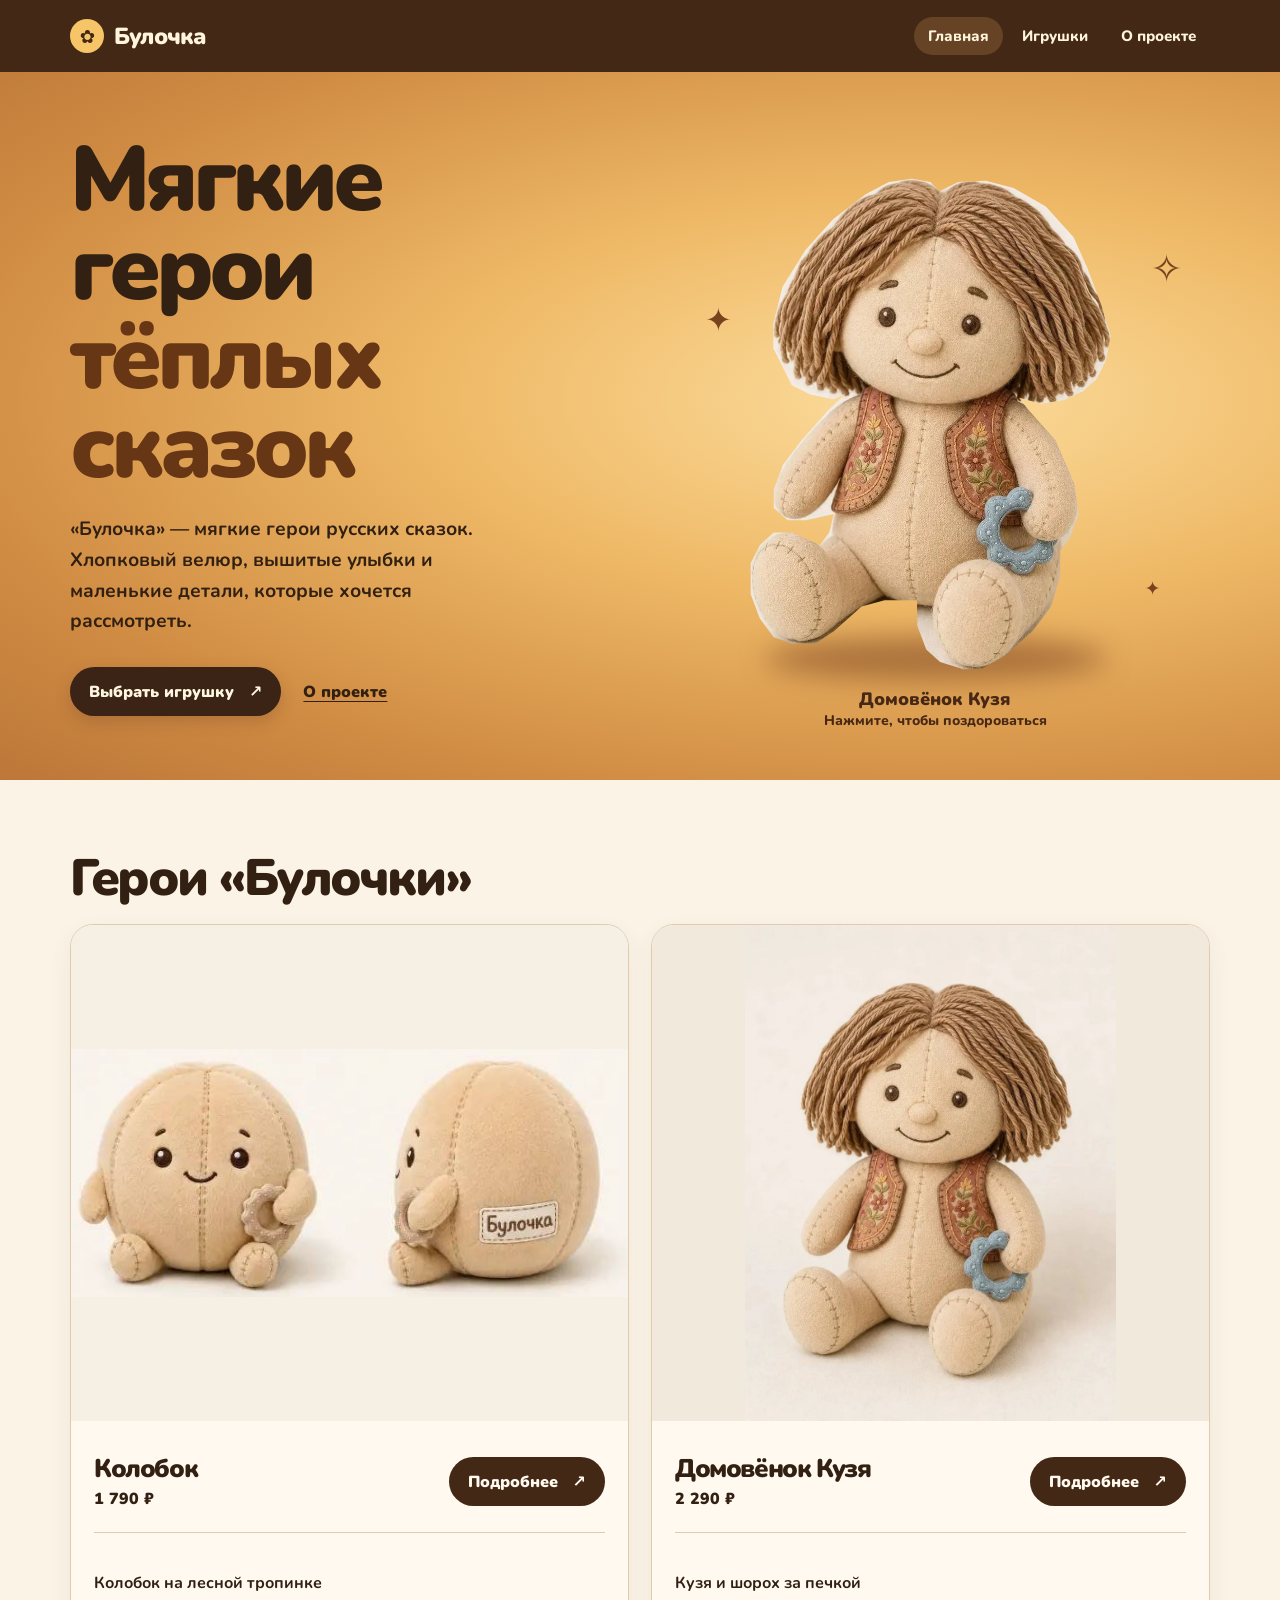
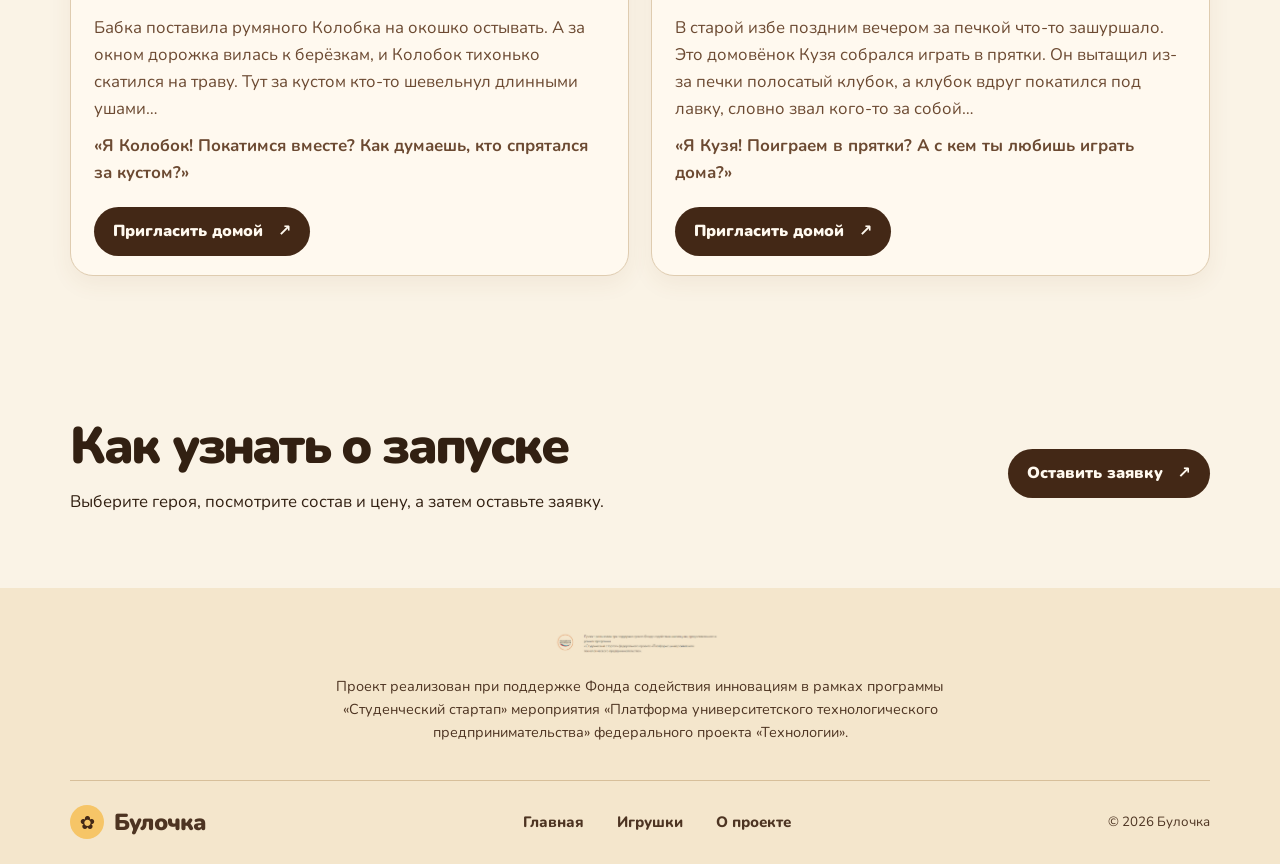
==== index.html @ 4745852c "Save site inquiries to a private Excel-compatible register" ====
<!doctype html>
<html lang="ru"><head><meta charset="utf-8"><meta name="viewport" content="width=device-width, initial-scale=1">
<title>Булочка — мягкие герои тёплых сказок</title><meta name="description" content="Проект мягких текстильных игрушек по мотивам русских сказок.">
<link rel="preconnect" href="https://fonts.googleapis.com"><link rel="preconnect" href="https://fonts.gstatic.com" crossorigin>
<link href="https://fonts.googleapis.com/css2?family=Nunito:wght@400;600;700;800;900;1000&display=swap" rel="stylesheet">
<link rel="stylesheet" href="./css/footage-20261115.css"></head>
<body><a class="skip" href="#main">К содержанию</a><header class="site-header"><div class="wrap header-row">
<a class="brand" href="index.html"><span class="brand-mark" aria-hidden="true">✿</span> Булочка</a>
<nav aria-label="Основная навигация"><a href="index.html" aria-current="page">Главная</a><a href="toys.html">Игрушки</a><a href="about.html">О проекте</a></nav>
</div></header><main id="main"><section class="hero" data-hero>
<div class="wrap hero-grid">
  <div class="hero-copy"><h1>Мягкие герои<br> <em>тёплых сказок</em></h1>
    <p>«Булочка» — мягкие герои русских сказок. Хлопковый велюр, вышитые улыбки и маленькие детали, которые хочется рассмотреть.</p>
    <div class="actions"><a class="button primary" href="#characters">Выбрать игрушку <span aria-hidden="true">↗</span></a><a class="text-link" href="about.html">О проекте</a></div>
  </div>
  <div class="mascot-scene">
    <span class="spark spark-a" aria-hidden="true">✦</span><span class="spark spark-b" aria-hidden="true">✧</span><span class="spark spark-c" aria-hidden="true">✦</span>
    <button class="mascot" type="button" data-mascot aria-label="Поздороваться с Кузей">
      <span class="mascot-shadow"></span>
      <img class="mascot-fallback" src="img/toys/domovenok.jpg" alt="" width="900" height="1200" fetchpriority="high">
      <span class="mascot-body" aria-hidden="true"></span><span class="mascot-head" aria-hidden="true"></span>
    </button>
    <div class="mascot-caption"><strong>Домовёнок Кузя</strong><span>Нажмите, чтобы поздороваться</span></div>
    <p class="greeting" data-greeting aria-live="polite"></p>
  </div>
</div></section>
<section class="section wrap" aria-labelledby="characters">
<div class="section-heading"><h2 id="characters">Герои «Булочки»</h2></div>
<div class="cards">
<article class="product">
  <div class="portrait bun"><img src="img/toys/bulochka.jpg" alt="Мягкая игрушка «Колобок»" width="618" height="275" loading="lazy"></div>
  <div class="product-copy">
    <div class="offer-row">
      <div><h3>Колобок</h3><span class="card-price">1 790 ₽</span></div>
      <a class="button dark request-link" href="toys.html#bulochka" aria-label="Подробнее об игрушке «Колобок»">Подробнее <span aria-hidden="true">↗</span></a>
    </div>
    <div class="specs"><h4>Колобок на лесной тропинке</h4>
      <p>Бабка поставила румяного Колобка на окошко остывать. А за окном дорожка вилась к берёзкам, и Колобок тихонько скатился на траву. Тут за кустом кто-то шевельнул длинными ушами…</p>
      <p><strong>«Я Колобок! Покатимся вместе? Как думаешь, кто спрятался за кустом?»</strong></p>
      <a class="button dark" href="toys.html?toy=bulochka#request">Пригласить домой <span aria-hidden="true">↗</span></a>
    </div>
  </div>
</article>
<article class="product">
  <div class="portrait house"><img src="img/toys/domovenok.jpg" alt="Мягкая игрушка «Домовёнок Кузя»" width="900" height="1200" loading="lazy"></div>
  <div class="product-copy">
    <div class="offer-row">
      <div><h3>Домовёнок Кузя</h3><span class="card-price">2 290 ₽</span></div>
      <a class="button dark request-link" href="toys.html#domovenok" aria-label="Подробнее об игрушке «Домовёнок Кузя»">Подробнее <span aria-hidden="true">↗</span></a>
    </div>
    <div class="specs"><h4>Кузя и шорох за печкой</h4>
      <p>В старой избе поздним вечером за печкой что-то зашуршало. Это домовёнок Кузя собрался играть в прятки. Он вытащил из-за печки полосатый клубок, а клубок вдруг покатился под лавку, словно звал кого-то за собой…</p>
      <p><strong>«Я Кузя! Поиграем в прятки? А с кем ты любишь играть дома?»</strong></p>
      <a class="button dark" href="toys.html?toy=domovenok#request">Пригласить домой <span aria-hidden="true">↗</span></a>
    </div>
  </div>
</article>
</div></section><section class="wrap section home-order"><div><h2>Как узнать о запуске</h2><p>Выберите героя, посмотрите состав и цену, а затем оставьте заявку.</p></div><a class="button dark" href="toys.html#request">Оставить заявку <span aria-hidden="true">↗</span></a></section></main><footer class="footer"><div class="wrap">
<div class="grant"><img src="[data-uri]" alt="Фонд содействия инновациям" width="174" loading="lazy"><p>Проект реализован при поддержке Фонда содействия инновациям в рамках программы «Студенческий стартап» мероприятия «Платформа университетского технологического предпринимательства» федерального проекта «Технологии».</p></div>
<div class="footer-bottom"><a class="brand" href="index.html"><span class="brand-mark" aria-hidden="true">✿</span> Булочка</a><nav aria-label="Навигация внизу"><a href="index.html">Главная</a><a href="toys.html">Игрушки</a><a href="about.html">О проекте</a></nav><small>© 2026 Булочка</small></div></div></footer><script src="./js/site-inquiries-20261115.js" defer></script>
</body></html>
---- css/footage-20261115.css ----
:root {
  color-scheme: light;
  --ink: #322012;
  --muted: #6c4a32;
  --paper: #faf3e6;
  --cream: #fff9ef;
  --gold: #f6c567;
  --line: #dfccb0;
  font-family: Nunito, system-ui, sans-serif;
  color: var(--ink);
  background: var(--paper);
  font-synthesis: none;
}
*, *::before, *::after { box-sizing: border-box; }
body { margin: 0; }
img { max-width: 100%; display: block; }
a { color: inherit; }
button { font: inherit; color: inherit; }
:focus-visible { outline: 3px solid #834014; outline-offset: 5px; }
.wrap { width: min(1140px, calc(100% - 64px)); margin-inline: auto; }
.skip { position: fixed; z-index: 10; left: 1rem; top: 1rem; padding: 12px; background: var(--cream); transform: translateY(-200%); }
.skip:focus { transform: none; }
.site-header { background: #432816; color: #fff4dc; }
.site-header :focus-visible { outline-color: var(--gold); }
.header-row, .footer-bottom { display: flex; align-items: center; justify-content: space-between; gap: 24px; }
.header-row { min-height: 72px; }
.brand { display: inline-flex; align-items: center; gap: 10px; text-decoration: none; font-weight: 1000; font-size: 1.45rem; white-space: nowrap; letter-spacing: -.035em; }
.brand-mark { display: inline-grid; place-items: center; width: 34px; height: 34px; background: var(--gold); border-radius: 50%; color: #432816; font-size: 1.15rem; }
nav { display: flex; align-items: center; flex-wrap: wrap; gap: 5px; }
nav a { padding: 9px 14px; border-radius: 999px; text-decoration: none; font-size: .94rem; font-weight: 800; }
.site-header nav a:hover, .site-header nav a[aria-current=page] { background: #664325; }
.hero {
  background: radial-gradient(ellipse at 72% 46%, #fcdd9e 0%, #efba68 36%, #d08c43 75%, #bc7739 100%);
  overflow: hidden;
}
.hero-grid { display: grid; grid-template-columns: 1.04fr 1fr; align-items: center; gap: 20px; min-height: min(650px, 76vw); }
.hero-copy { position: relative; z-index: 2; padding-block: 64px; }
h1, h2, h3, p { margin-top: 0; }
h1, h2, h3 { font-weight: 1000; letter-spacing: -.055em; }
h1 { margin-bottom: 22px; font-size: clamp(3.25rem, 7.1vw, 6.15rem); line-height: .98; }
h1 em { font-style: normal; color: #673615; }
h2 { margin-bottom: 16px; font-size: clamp(2rem, 4vw, 3.3rem); line-height: 1.05; }
h3 { margin: 0; font-size: 1.6rem; line-height: 1.15; }
p { font-size: 1.05rem; line-height: 1.6; }
.hero-copy p, .subhero p { max-width: 37ch; font-weight: 700; font-size: clamp(1.05rem, 2vw, 1.2rem); }
.actions { display: flex; flex-wrap: wrap; align-items: center; gap: 16px 22px; margin-top: 30px; }
.button { display: inline-flex; gap: 15px; align-items: center; justify-content: center; min-height: 49px; padding: 12px 19px; border-radius: 999px; text-decoration: none; font-weight: 900; }
.primary { background: #3b2315; color: #fff6df; box-shadow: 0 6px 15px #683b2b40; }
.primary:hover, .dark:hover { background: #60371d; }
.dark { margin-top: 10px; background: #432816; color: var(--cream); }
.text-link { font-weight: 900; text-underline-offset: .24em; text-decoration-thickness: .09em; }
.text-link:hover { text-decoration-thickness: .15em; }
.mascot-scene { position: relative; display: grid; place-items: center; min-width: 0; isolation: isolate; padding: 34px 0 55px; }
.mascot { position: relative; width: min(100%, 462px); aspect-ratio: 3/4; padding: 0; border: 0; background: transparent; cursor: pointer; -webkit-tap-highlight-color: transparent; }
.mascot-fallback { width: 100%; height: 100%; object-fit: cover; border-radius: 45% 45% 22% 22%; }
.mascot-body, .mascot-head { display: none; }
.mascot-shadow { position: absolute; left: 13%; right: 13%; bottom: 7%; height: 7%; border-radius: 50%; filter: blur(14px); background: #6e371b80; }
@supports (clip-path: polygon(0 0, 100% 0, 0 100%)) {
  .mascot-fallback { opacity: 0; }
  .mascot-body, .mascot-head { display: block; position: absolute; inset: 0; background: url("../img/toys/domovenok.jpg") center / 100% 100% no-repeat; pointer-events: none; }
  .mascot-body {
    clip-path: polygon(34% 44%, 65% 44%, 70% 49%, 76% 54%, 80% 61%, 81% 66%, 79% 70%, 77% 72%, 77% 76%, 75% 81%, 71% 85%, 65% 89%, 60% 91.1%, 56% 91.2%, 51% 90%, 48% 88%, 46% 84%, 46% 80%, 39% 80%, 34% 81%, 28% 85%, 24% 87%, 19% 87%, 15% 86%, 12% 83%, 10% 79%, 10% 74%, 12% 71%, 15% 69%, 19% 69%, 25% 71%, 27% 69%, 28% 66%, 22% 67%, 18% 67%, 15% 65%, 15% 62%, 17% 58%, 21% 54%, 27% 49%);
  }
  .mascot-head {
    clip-path: polygon(15% 35%, 17% 29%, 22% 23%, 28% 18%, 35% 14%, 40% 12%, 45% 11.5%, 49% 12%, 51% 13.5%, 55% 12%, 61% 11.8%, 67% 13%, 74% 16%, 80% 21%, 83% 26%, 86% 32%, 88% 37%, 87% 41%, 85% 44%, 82% 46%, 78% 47.4%, 73% 48%, 68% 47%, 65% 46%, 60% 47.5%, 55% 48.5%, 48% 48.8%, 42% 48.2%, 36% 47%, 32% 46%, 28% 47.3%, 23% 46.5%, 19% 45%, 17% 42%, 15% 39%);
    transform-origin: 50% 46%;
    transform: perspective(720px) translate(var(--x, 0px), var(--y, 0px)) rotateY(var(--yaw, 0deg)) rotateX(var(--pitch, 0deg)) rotate(var(--tilt, 0deg));
    transition: transform 175ms ease-out;
  }
  .mascot.is-greeting .mascot-head { animation: nod 600ms ease-in-out; }
}
@keyframes nod {
  0%, 100% { transform: none; }
  30% { transform: translateY(10px) rotate(5deg) scaleY(.97); }
  65% { transform: translateY(-4px) rotate(-3deg); }
}
.spark { position: absolute; pointer-events: none; color: #78421f; }
.spark-a { left: 8%; top: 32%; font-size: 2rem; }
.spark-b { right: 5%; top: 24%; font-size: 2.4rem; }
.spark-c { right: 9%; bottom: 25%; font-size: 1.2rem; }
.mascot-caption { position: absolute; bottom: 49px; left: 50%; width: max-content; max-width: 100%; transform: translateX(-50%); text-align: center; color: #472814; }
.mascot-caption strong, .mascot-caption span { display: block; }
.mascot-caption strong { font-size: 1.12rem; font-weight: 1000; }
.mascot-caption span { font-weight: 800; font-size: .87rem; }
.greeting { position: absolute; z-index: 3; bottom: 52%; right: 1%; max-width: calc(100% - 16px); pointer-events: none; margin: 0; background: var(--cream); border-radius: 20px 20px 20px 5px; padding: 8px 15px; font-size: .94rem; font-weight: 900; box-shadow: 0 4px 20px #6a3d2726; }
.greeting:empty { display: none; }
.section { padding-block: 72px; }
.section-heading { display: flex; justify-content: space-between; gap: 12px 20px; flex-wrap: wrap; align-items: baseline; margin-bottom: 18px; }
.section-heading h2 { margin-bottom: 0; }
.cards, .product-grid { display: grid; grid-template-columns: repeat(2,minmax(0,1fr)); gap: 22px; }
.character-card, .product { display: block; text-decoration: none; overflow: hidden; border: 1px solid var(--line); background: var(--cream); border-radius: 23px; box-shadow: 0 8px 22px #81582912; }
.character-card { transition: transform 180ms, box-shadow 180ms; }
.character-card:hover { transform: translateY(-5px); box-shadow: 0 14px 24px #81582925; }
.portrait { overflow: hidden; aspect-ratio: 16/9; background: #eee0c8; }
.portrait img { width: 100%; height: 100%; object-fit: cover; }
.portrait.bun img { object-fit: contain; background: #f5efe4; }
.portrait.house img { object-fit: contain; background: #f2e9dd; }
.card-copy, .product-copy { padding: 19px 23px; }
.card-copy { display: flex; justify-content: space-between; align-items: center; gap: 12px; }
.card-arrow { display: grid; place-items: center; width: 37px; aspect-ratio: 1; border-radius: 50%; background: #efd5a5; font-weight: 1000; }
.story { background: #f0dfc0; padding-block: 62px; }
.story-grid { display: grid; grid-template-columns: 1fr 1fr; gap: 34px 55px; align-items: start; }
.story-grid p { color: var(--muted); }
.accordion details { border-bottom: 1px solid #bca27e; }
.accordion summary { padding: 15px 0; cursor: pointer; font-weight: 900; font-size: 1.06rem; }
.accordion p { margin-bottom: 15px; }
.subhero { padding-block: 62px; background: radial-gradient(ellipse at 75% 20%, #ffe3a6, #eab469); }
.subhero h1 { font-size: clamp(3rem, 7vw, 5.6rem); }
.subhero p { margin-bottom: 0; }
.product { scroll-margin: 20px; }
.product .portrait { aspect-ratio: 618/550; }
.product-copy p { margin-bottom: 10px; color: var(--muted); }
.gallery { background: #f5efe4 url("../img/toys/bulochka.jpg") left center / 200% auto no-repeat; transition: background-position 240ms; }
.gallery[data-view=side] { background-position: right center; }
.view-controls { display: flex; flex-wrap: wrap; gap: 7px; margin-bottom: 16px; }
.view-controls button { min-height: 42px; padding: 5px 14px; border: 1px solid #bc9f77; border-radius: 999px; background: transparent; font-weight: 800; cursor: pointer; }
.view-controls [aria-pressed=true] { background: #432816; border-color: #432816; color: var(--cream); }
.footer { background: #f4e6cc; color: #4d3422; }
.grant { display: grid; justify-items: center; text-align: center; gap: 15px; padding: 40px 0 35px; }
.grant img { width: min(174px, 65vw); height: auto; background: transparent; mix-blend-mode: multiply; }
.grant p { max-width: 73ch; margin: 0; font-size: .9rem; }
.footer-bottom { min-height: 84px; padding-block: 14px; border-top: 1px solid #d7bf9a; }
.footer nav a:hover { background: #ead4ac; }
@media (max-width: 760px) {
  .wrap { width: calc(100% - 36px); }
  .hero-grid, .story-grid { grid-template-columns: 1fr; }
  .hero-grid { gap: 0; }
  .hero-copy { padding: 46px 0 0; }
  .mascot-scene { padding: 0 0 37px; }
  .mascot { width: min(100%, 340px); }
  .mascot-caption { bottom: 24px; }
  .section, .story, .subhero { padding-block: 46px; }
}
@media (max-width: 480px) {
  .header-row { gap: 6px; flex-wrap: wrap; padding-block: 12px; }
  .brand { font-size: 1.24rem; }
  nav a { padding: 8px; font-size: .85rem; }
  .cards, .product-grid { grid-template-columns: 1fr; }
  .footer-bottom { flex-wrap: wrap; gap: 10px; }
}
@media (prefers-reduced-motion: reduce) {
  *, *::before, *::after { animation-duration: 0s !important; transition-duration: 0s !important; }
}

.product-heading, .offer-row { display: flex; align-items: center; justify-content: space-between; gap: 12px; flex-wrap: wrap; }
.product-heading h2 { margin-bottom: 0; }
.age-label { display: inline-grid; place-items: center; min-width: 45px; height: 38px; border-radius: 999px; background: #f1d69e; font-weight: 1000; }
.offer-row { margin: 14px 0 18px; }
.price, .card-price { display: block; font-weight: 1000; }
.price { font-size: 1.65rem; line-height: 1.1; }
.card-price { margin-top: 5px; }
.price-note, .small-note, .optional, .card-price small { color: var(--muted); font-size: .85rem; }
.card-price small { font-weight: 700; }
.request-link { margin: 0; }
.specs { margin-top: 22px; padding-top: 18px; border-top: 1px solid var(--line); }
.specs h3 { font-size: 1.21rem; letter-spacing: -.03em; }
.specs dl { margin: 8px 0 12px; }
.specs dl div { display: grid; grid-template-columns: minmax(78px, 32%) 1fr; gap: 8px; padding: 8px 0; border-bottom: 1px solid var(--line); }
.specs dt { font-weight: 900; }
.specs dd { margin: 0; }
.order-guide { background: #f1e2c7; }
.steps { display: grid; grid-template-columns: repeat(3,minmax(0,1fr)); gap: 19px; margin: 24px 0 0; padding: 0; list-style: none; }
.steps li { padding: 20px; background: var(--cream); border: 1px solid var(--line); border-radius: 19px; }
.steps strong { display: block; margin-bottom: 6px; font-size: 1.16rem; font-weight: 1000; }
.steps p { margin: 0; color: var(--muted); }
.request-section, .home-order { scroll-margin: 24px; }
.request-form { padding: 21px; background: var(--cream); border: 1px solid var(--line); border-radius: 21px; }
.request-form label { display: block; margin-bottom: 13px; font-weight: 900; }
.request-form input, .request-form select, .request-form textarea { display: block; width: 100%; margin-top: 5px; border: 1px solid #b99873; border-radius: 10px; background: #fffaf0; color: var(--ink); padding: 9px 11px; font: inherit; font-weight: 700; }
.request-form textarea { resize: vertical; }
.request-form button { border: 0; cursor: pointer; margin: 0 0 9px; }
.request-form .small-note, .request-status { margin: 0; }
.request-status:not(:empty) { margin-top: 8px; }
.home-order { display: flex; align-items: center; justify-content: space-between; gap: 16px 30px; flex-wrap: wrap; }
.home-order p { margin-bottom: 0; }
@media(max-width: 650px) { .steps { grid-template-columns: 1fr; gap: 10px; } }

.toy-scale { display:flex; align-items:baseline; flex-wrap:wrap; gap:6px 12px; margin: 0 0 13px; }
.toy-scale strong { font-size: 1.16rem; font-weight: 1000; }
.toy-scale span { color: var(--muted); font-size: .86rem; }
.toy-footage { margin: 0 0 18px; border: 1px solid var(--line); border-radius: 17px; background: #f6ead4; overflow: hidden; }
.toy-footage summary { min-height: 55px; padding: 9px 12px; display: flex; align-items: center; gap: 10px; cursor:pointer; list-style:none; font-weight: 900; }
.toy-footage summary::-webkit-details-marker { display: none; }
.toy-footage summary:focus-visible { outline-offset: -4px; border-radius: 16px; }
.footage-play { display:grid; place-items:center; flex: 0 0 31px; height:31px; border-radius: 50%; background:#432816; color:var(--cream); font-size:.73rem; }
.footage-chevron { margin-inline-start:auto; font-size:1.25rem; line-height:1; }
.toy-footage[open] .footage-chevron { transform:rotate(180deg); }
.footage-body { display:grid; grid-template-columns:minmax(0,1fr) minmax(0,1fr); align-items:start; gap:10px; padding:0 10px 12px; }
.footage-body video { display:block; width:100%; aspect-ratio:9/16; object-fit:contain; background:#38281c; border-radius:12px; }
.footage-details { display:grid; gap:10px; }
.footage-details figure { margin:0; }
.footage-details img { width:100%; aspect-ratio:4/3; object-fit:cover; border-radius: 10px; }
.footage-details figcaption { margin-top:4px; color:var(--muted); font-size:.85rem; font-weight:800; line-height:1.25; }
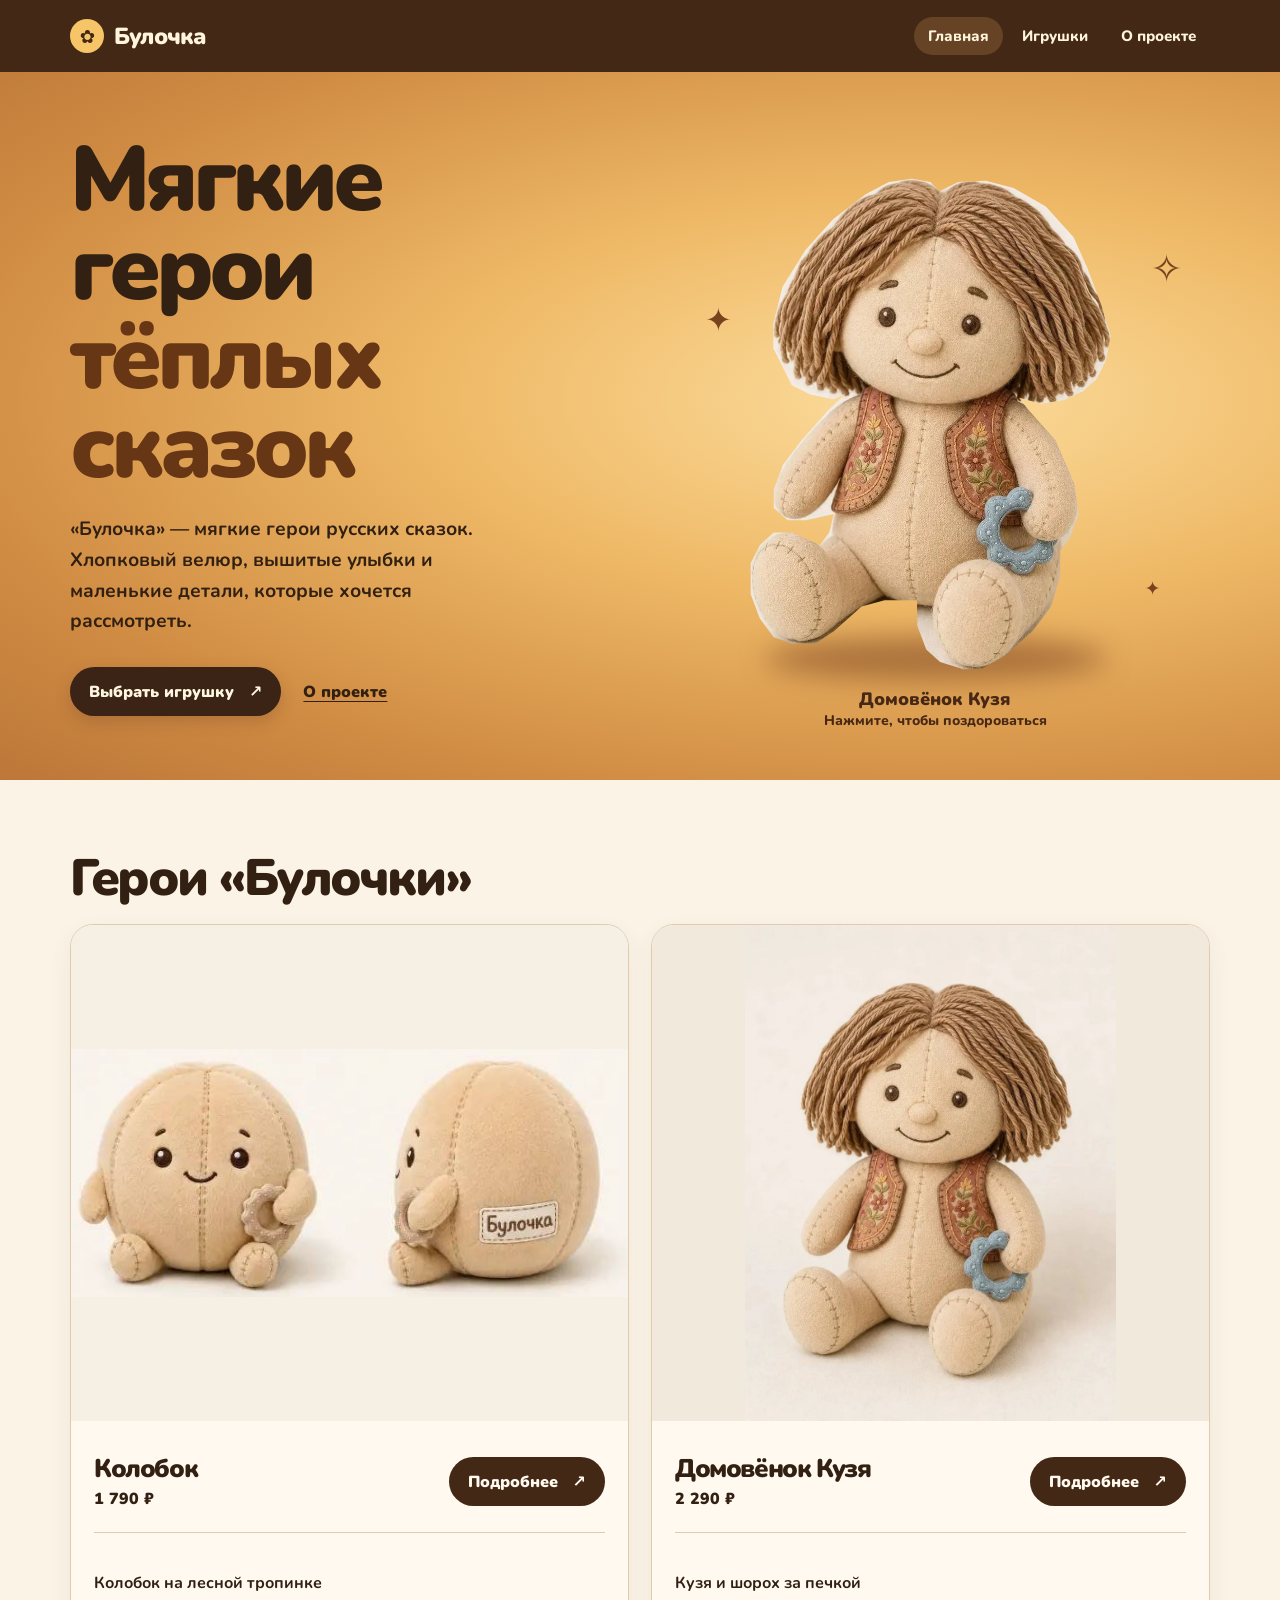
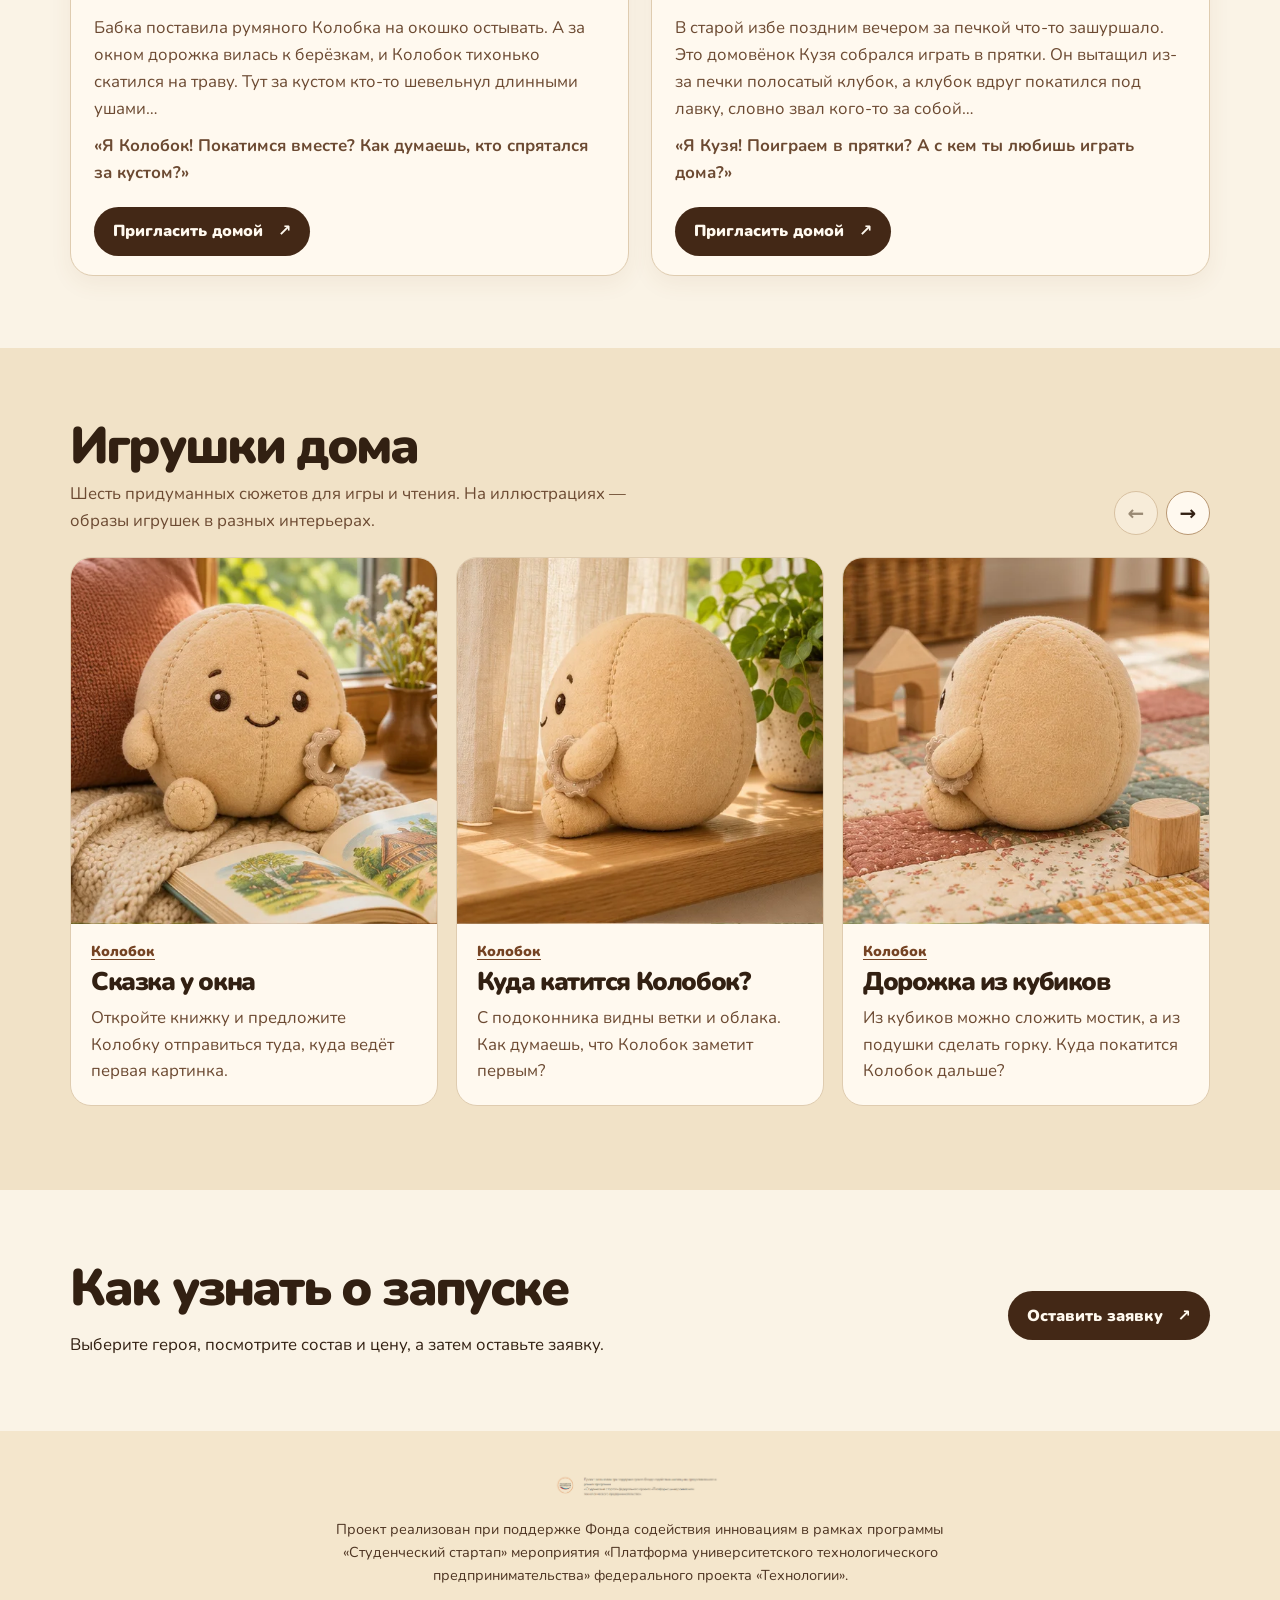
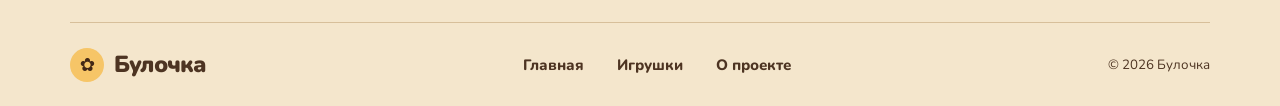
==== commit bfc0a3de: "Add an illustrated six-scene carousel after the toy cards" ====
--- a/index.html
+++ b/index.html
@@ -3,7 +3,7 @@
 <title>Булочка — мягкие герои тёплых сказок</title><meta name="description" content="Проект мягких текстильных игрушек по мотивам русских сказок.">
 <link rel="preconnect" href="https://fonts.googleapis.com"><link rel="preconnect" href="https://fonts.gstatic.com" crossorigin>
 <link href="https://fonts.googleapis.com/css2?family=Nunito:wght@400;600;700;800;900;1000&display=swap" rel="stylesheet">
-<link rel="stylesheet" href="./css/footage-20261115.css"></head>
+<link rel="stylesheet" href="./css/home-scenes-20261115.css"></head>
 <body><a class="skip" href="#main">К содержанию</a><header class="site-header"><div class="wrap header-row">
 <a class="brand" href="index.html"><span class="brand-mark" aria-hidden="true">✿</span> Булочка</a>
 <nav aria-label="Основная навигация"><a href="index.html" aria-current="page">Главная</a><a href="toys.html">Игрушки</a><a href="about.html">О проекте</a></nav>
@@ -55,7 +55,40 @@
     </div>
   </div>
 </article>
+</div></section><section class="scene-section" aria-labelledby="home-scenes"><div class="wrap section" data-scenes>
+  <div class="scene-heading"><div><h2 id="home-scenes">Игрушки дома</h2><p>Шесть придуманных сюжетов для игры и чтения. На иллюстрациях — образы игрушек в разных интерьерах.</p></div>
+    <div class="scene-controls" aria-label="Листать сюжеты">
+      <button type="button" data-scenes-prev aria-controls="home-scene-list" aria-label="Предыдущий сюжет">←</button>
+      <button type="button" data-scenes-next aria-controls="home-scene-list" aria-label="Следующий сюжет">→</button>
+    </div>
+  </div>
+  <ul class="scene-list" id="home-scene-list" tabindex="0" aria-label="Примеры игр с Колобком и Кузей">
+  <li class="scene-card">
+  <div class="scene-photo scene-photo-1"><img src="./img/toys/home-scenes.webp" alt="Колобок рядом с раскрытой книгой у окна" loading="lazy" decoding="async" width="1536" height="1024"></div>
+  <div class="scene-copy"><a class="scene-toy" href="toys.html#bulochka">Колобок</a><h3>Сказка у окна</h3><p>Откройте книжку и предложите Колобку отправиться туда, куда ведёт первая картинка.</p></div>
+</li>
+<li class="scene-card">
+  <div class="scene-photo scene-photo-2"><img src="./img/toys/home-scenes.webp" alt="Колобок сбоку на деревянном подоконнике" loading="lazy" decoding="async" width="1536" height="1024"></div>
+  <div class="scene-copy"><a class="scene-toy" href="toys.html#bulochka">Колобок</a><h3>Куда катится Колобок?</h3><p>С подоконника видны ветки и облака. Как думаешь, что Колобок заметит первым?</p></div>
+</li>
+<li class="scene-card">
+  <div class="scene-photo scene-photo-3"><img src="./img/toys/home-scenes.webp" alt="Колобок на лоскутном коврике рядом с кубиками" loading="lazy" decoding="async" width="1536" height="1024"></div>
+  <div class="scene-copy"><a class="scene-toy" href="toys.html#bulochka">Колобок</a><h3>Дорожка из кубиков</h3><p>Из кубиков можно сложить мостик, а из подушки сделать горку. Куда покатится Колобок дальше?</p></div>
+</li>
+<li class="scene-card">
+  <div class="scene-photo scene-photo-4"><img src="./img/toys/home-scenes.webp" alt="Кузя на плетёном ковре рядом с книгой" loading="lazy" decoding="async" width="1536" height="1024"></div>
+  <div class="scene-copy"><a class="scene-toy" href="toys.html#domovenok">Домовёнок Кузя</a><h3>Кузя слушает сказку</h3><p>Кузя устроился рядом с книжкой. Закончив читать, придумайте вместе ещё одну страничку.</p></div>
+</li>
+<li class="scene-card">
+  <div class="scene-photo scene-photo-5"><img src="./img/toys/home-scenes.webp" alt="Кузя сбоку на деревянной полке рядом с игрушками" loading="lazy" decoding="async" width="1536" height="1024"></div>
+  <div class="scene-copy"><a class="scene-toy" href="toys.html#domovenok">Домовёнок Кузя</a><h3>Прятки на полке</h3><p>Кузя выглядывает с полки. Можно загадать подсказку и предложить найти его по цвету жилета.</p></div>
+</li>
+<li class="scene-card">
+  <div class="scene-photo scene-photo-6"><img src="./img/toys/home-scenes.webp" alt="Детские руки держат Кузю в светлой комнате" loading="lazy" decoding="async" width="1536" height="1024"></div>
+  <div class="scene-copy"><a class="scene-toy" href="toys.html#domovenok">Домовёнок Кузя</a><h3>Знакомство с Кузей</h3><p>Рассмотрите героя вместе. Какого цвета его колечко и что вышито на жилете?</p></div>
+</li>
+  </ul>
 </div></section><section class="wrap section home-order"><div><h2>Как узнать о запуске</h2><p>Выберите героя, посмотрите состав и цену, а затем оставьте заявку.</p></div><a class="button dark" href="toys.html#request">Оставить заявку <span aria-hidden="true">↗</span></a></section></main><footer class="footer"><div class="wrap">
 <div class="grant"><img src="[data-uri]" alt="Фонд содействия инновациям" width="174" loading="lazy"><p>Проект реализован при поддержке Фонда содействия инновациям в рамках программы «Студенческий стартап» мероприятия «Платформа университетского технологического предпринимательства» федерального проекта «Технологии».</p></div>
-<div class="footer-bottom"><a class="brand" href="index.html"><span class="brand-mark" aria-hidden="true">✿</span> Булочка</a><nav aria-label="Навигация внизу"><a href="index.html">Главная</a><a href="toys.html">Игрушки</a><a href="about.html">О проекте</a></nav><small>© 2026 Булочка</small></div></div></footer><script src="./js/site-inquiries-20261115.js" defer></script>
+<div class="footer-bottom"><a class="brand" href="index.html"><span class="brand-mark" aria-hidden="true">✿</span> Булочка</a><nav aria-label="Навигация внизу"><a href="index.html">Главная</a><a href="toys.html">Игрушки</a><a href="about.html">О проекте</a></nav><small>© 2026 Булочка</small></div></div></footer><script src="./js/home-scenes-20261115.js" defer></script>
 </body></html>
--- a/css/home-scenes-20261115.css
+++ b/css/home-scenes-20261115.css
@@ -0,0 +1,215 @@
+:root {
+  color-scheme: light;
+  --ink: #322012;
+  --muted: #6c4a32;
+  --paper: #faf3e6;
+  --cream: #fff9ef;
+  --gold: #f6c567;
+  --line: #dfccb0;
+  font-family: Nunito, system-ui, sans-serif;
+  color: var(--ink);
+  background: var(--paper);
+  font-synthesis: none;
+}
+*, *::before, *::after { box-sizing: border-box; }
+body { margin: 0; }
+img { max-width: 100%; display: block; }
+a { color: inherit; }
+button { font: inherit; color: inherit; }
+:focus-visible { outline: 3px solid #834014; outline-offset: 5px; }
+.wrap { width: min(1140px, calc(100% - 64px)); margin-inline: auto; }
+.skip { position: fixed; z-index: 10; left: 1rem; top: 1rem; padding: 12px; background: var(--cream); transform: translateY(-200%); }
+.skip:focus { transform: none; }
+.site-header { background: #432816; color: #fff4dc; }
+.site-header :focus-visible { outline-color: var(--gold); }
+.header-row, .footer-bottom { display: flex; align-items: center; justify-content: space-between; gap: 24px; }
+.header-row { min-height: 72px; }
+.brand { display: inline-flex; align-items: center; gap: 10px; text-decoration: none; font-weight: 1000; font-size: 1.45rem; white-space: nowrap; letter-spacing: -.035em; }
+.brand-mark { display: inline-grid; place-items: center; width: 34px; height: 34px; background: var(--gold); border-radius: 50%; color: #432816; font-size: 1.15rem; }
+nav { display: flex; align-items: center; flex-wrap: wrap; gap: 5px; }
+nav a { padding: 9px 14px; border-radius: 999px; text-decoration: none; font-size: .94rem; font-weight: 800; }
+.site-header nav a:hover, .site-header nav a[aria-current=page] { background: #664325; }
+.hero {
+  background: radial-gradient(ellipse at 72% 46%, #fcdd9e 0%, #efba68 36%, #d08c43 75%, #bc7739 100%);
+  overflow: hidden;
+}
+.hero-grid { display: grid; grid-template-columns: 1.04fr 1fr; align-items: center; gap: 20px; min-height: min(650px, 76vw); }
+.hero-copy { position: relative; z-index: 2; padding-block: 64px; }
+h1, h2, h3, p { margin-top: 0; }
+h1, h2, h3 { font-weight: 1000; letter-spacing: -.055em; }
+h1 { margin-bottom: 22px; font-size: clamp(3.25rem, 7.1vw, 6.15rem); line-height: .98; }
+h1 em { font-style: normal; color: #673615; }
+h2 { margin-bottom: 16px; font-size: clamp(2rem, 4vw, 3.3rem); line-height: 1.05; }
+h3 { margin: 0; font-size: 1.6rem; line-height: 1.15; }
+p { font-size: 1.05rem; line-height: 1.6; }
+.hero-copy p, .subhero p { max-width: 37ch; font-weight: 700; font-size: clamp(1.05rem, 2vw, 1.2rem); }
+.actions { display: flex; flex-wrap: wrap; align-items: center; gap: 16px 22px; margin-top: 30px; }
+.button { display: inline-flex; gap: 15px; align-items: center; justify-content: center; min-height: 49px; padding: 12px 19px; border-radius: 999px; text-decoration: none; font-weight: 900; }
+.primary { background: #3b2315; color: #fff6df; box-shadow: 0 6px 15px #683b2b40; }
+.primary:hover, .dark:hover { background: #60371d; }
+.dark { margin-top: 10px; background: #432816; color: var(--cream); }
+.text-link { font-weight: 900; text-underline-offset: .24em; text-decoration-thickness: .09em; }
+.text-link:hover { text-decoration-thickness: .15em; }
+.mascot-scene { position: relative; display: grid; place-items: center; min-width: 0; isolation: isolate; padding: 34px 0 55px; }
+.mascot { position: relative; width: min(100%, 462px); aspect-ratio: 3/4; padding: 0; border: 0; background: transparent; cursor: pointer; -webkit-tap-highlight-color: transparent; }
+.mascot-fallback { width: 100%; height: 100%; object-fit: cover; border-radius: 45% 45% 22% 22%; }
+.mascot-body, .mascot-head { display: none; }
+.mascot-shadow { position: absolute; left: 13%; right: 13%; bottom: 7%; height: 7%; border-radius: 50%; filter: blur(14px); background: #6e371b80; }
+@supports (clip-path: polygon(0 0, 100% 0, 0 100%)) {
+  .mascot-fallback { opacity: 0; }
+  .mascot-body, .mascot-head { display: block; position: absolute; inset: 0; background: url("../img/toys/domovenok.jpg") center / 100% 100% no-repeat; pointer-events: none; }
+  .mascot-body {
+    clip-path: polygon(34% 44%, 65% 44%, 70% 49%, 76% 54%, 80% 61%, 81% 66%, 79% 70%, 77% 72%, 77% 76%, 75% 81%, 71% 85%, 65% 89%, 60% 91.1%, 56% 91.2%, 51% 90%, 48% 88%, 46% 84%, 46% 80%, 39% 80%, 34% 81%, 28% 85%, 24% 87%, 19% 87%, 15% 86%, 12% 83%, 10% 79%, 10% 74%, 12% 71%, 15% 69%, 19% 69%, 25% 71%, 27% 69%, 28% 66%, 22% 67%, 18% 67%, 15% 65%, 15% 62%, 17% 58%, 21% 54%, 27% 49%);
+  }
+  .mascot-head {
+    clip-path: polygon(15% 35%, 17% 29%, 22% 23%, 28% 18%, 35% 14%, 40% 12%, 45% 11.5%, 49% 12%, 51% 13.5%, 55% 12%, 61% 11.8%, 67% 13%, 74% 16%, 80% 21%, 83% 26%, 86% 32%, 88% 37%, 87% 41%, 85% 44%, 82% 46%, 78% 47.4%, 73% 48%, 68% 47%, 65% 46%, 60% 47.5%, 55% 48.5%, 48% 48.8%, 42% 48.2%, 36% 47%, 32% 46%, 28% 47.3%, 23% 46.5%, 19% 45%, 17% 42%, 15% 39%);
+    transform-origin: 50% 46%;
+    transform: perspective(720px) translate(var(--x, 0px), var(--y, 0px)) rotateY(var(--yaw, 0deg)) rotateX(var(--pitch, 0deg)) rotate(var(--tilt, 0deg));
+    transition: transform 175ms ease-out;
+  }
+  .mascot.is-greeting .mascot-head { animation: nod 600ms ease-in-out; }
+}
+@keyframes nod {
+  0%, 100% { transform: none; }
+  30% { transform: translateY(10px) rotate(5deg) scaleY(.97); }
+  65% { transform: translateY(-4px) rotate(-3deg); }
+}
+.spark { position: absolute; pointer-events: none; color: #78421f; }
+.spark-a { left: 8%; top: 32%; font-size: 2rem; }
+.spark-b { right: 5%; top: 24%; font-size: 2.4rem; }
+.spark-c { right: 9%; bottom: 25%; font-size: 1.2rem; }
+.mascot-caption { position: absolute; bottom: 49px; left: 50%; width: max-content; max-width: 100%; transform: translateX(-50%); text-align: center; color: #472814; }
+.mascot-caption strong, .mascot-caption span { display: block; }
+.mascot-caption strong { font-size: 1.12rem; font-weight: 1000; }
+.mascot-caption span { font-weight: 800; font-size: .87rem; }
+.greeting { position: absolute; z-index: 3; bottom: 52%; right: 1%; max-width: calc(100% - 16px); pointer-events: none; margin: 0; background: var(--cream); border-radius: 20px 20px 20px 5px; padding: 8px 15px; font-size: .94rem; font-weight: 900; box-shadow: 0 4px 20px #6a3d2726; }
+.greeting:empty { display: none; }
+.section { padding-block: 72px; }
+.section-heading { display: flex; justify-content: space-between; gap: 12px 20px; flex-wrap: wrap; align-items: baseline; margin-bottom: 18px; }
+.section-heading h2 { margin-bottom: 0; }
+.cards, .product-grid { display: grid; grid-template-columns: repeat(2,minmax(0,1fr)); gap: 22px; }
+.character-card, .product { display: block; text-decoration: none; overflow: hidden; border: 1px solid var(--line); background: var(--cream); border-radius: 23px; box-shadow: 0 8px 22px #81582912; }
+.character-card { transition: transform 180ms, box-shadow 180ms; }
+.character-card:hover { transform: translateY(-5px); box-shadow: 0 14px 24px #81582925; }
+.portrait { overflow: hidden; aspect-ratio: 16/9; background: #eee0c8; }
+.portrait img { width: 100%; height: 100%; object-fit: cover; }
+.portrait.bun img { object-fit: contain; background: #f5efe4; }
+.portrait.house img { object-fit: contain; background: #f2e9dd; }
+.card-copy, .product-copy { padding: 19px 23px; }
+.card-copy { display: flex; justify-content: space-between; align-items: center; gap: 12px; }
+.card-arrow { display: grid; place-items: center; width: 37px; aspect-ratio: 1; border-radius: 50%; background: #efd5a5; font-weight: 1000; }
+.story { background: #f0dfc0; padding-block: 62px; }
+.story-grid { display: grid; grid-template-columns: 1fr 1fr; gap: 34px 55px; align-items: start; }
+.story-grid p { color: var(--muted); }
+.accordion details { border-bottom: 1px solid #bca27e; }
+.accordion summary { padding: 15px 0; cursor: pointer; font-weight: 900; font-size: 1.06rem; }
+.accordion p { margin-bottom: 15px; }
+.subhero { padding-block: 62px; background: radial-gradient(ellipse at 75% 20%, #ffe3a6, #eab469); }
+.subhero h1 { font-size: clamp(3rem, 7vw, 5.6rem); }
+.subhero p { margin-bottom: 0; }
+.product { scroll-margin: 20px; }
+.product .portrait { aspect-ratio: 618/550; }
+.product-copy p { margin-bottom: 10px; color: var(--muted); }
+.gallery { background: #f5efe4 url("../img/toys/bulochka.jpg") left center / 200% auto no-repeat; transition: background-position 240ms; }
+.gallery[data-view=side] { background-position: right center; }
+.view-controls { display: flex; flex-wrap: wrap; gap: 7px; margin-bottom: 16px; }
+.view-controls button { min-height: 42px; padding: 5px 14px; border: 1px solid #bc9f77; border-radius: 999px; background: transparent; font-weight: 800; cursor: pointer; }
+.view-controls [aria-pressed=true] { background: #432816; border-color: #432816; color: var(--cream); }
+.footer { background: #f4e6cc; color: #4d3422; }
+.grant { display: grid; justify-items: center; text-align: center; gap: 15px; padding: 40px 0 35px; }
+.grant img { width: min(174px, 65vw); height: auto; background: transparent; mix-blend-mode: multiply; }
+.grant p { max-width: 73ch; margin: 0; font-size: .9rem; }
+.footer-bottom { min-height: 84px; padding-block: 14px; border-top: 1px solid #d7bf9a; }
+.footer nav a:hover { background: #ead4ac; }
+@media (max-width: 760px) {
+  .wrap { width: calc(100% - 36px); }
+  .hero-grid, .story-grid { grid-template-columns: 1fr; }
+  .hero-grid { gap: 0; }
+  .hero-copy { padding: 46px 0 0; }
+  .mascot-scene { padding: 0 0 37px; }
+  .mascot { width: min(100%, 340px); }
+  .mascot-caption { bottom: 24px; }
+  .section, .story, .subhero { padding-block: 46px; }
+}
+@media (max-width: 480px) {
+  .header-row { gap: 6px; flex-wrap: wrap; padding-block: 12px; }
+  .brand { font-size: 1.24rem; }
+  nav a { padding: 8px; font-size: .85rem; }
+  .cards, .product-grid { grid-template-columns: 1fr; }
+  .footer-bottom { flex-wrap: wrap; gap: 10px; }
+}
+@media (prefers-reduced-motion: reduce) {
+  *, *::before, *::after { animation-duration: 0s !important; transition-duration: 0s !important; }
+}
+
+.product-heading, .offer-row { display: flex; align-items: center; justify-content: space-between; gap: 12px; flex-wrap: wrap; }
+.product-heading h2 { margin-bottom: 0; }
+.age-label { display: inline-grid; place-items: center; min-width: 45px; height: 38px; border-radius: 999px; background: #f1d69e; font-weight: 1000; }
+.offer-row { margin: 14px 0 18px; }
+.price, .card-price { display: block; font-weight: 1000; }
+.price { font-size: 1.65rem; line-height: 1.1; }
+.card-price { margin-top: 5px; }
+.price-note, .small-note, .optional, .card-price small { color: var(--muted); font-size: .85rem; }
+.card-price small { font-weight: 700; }
+.request-link { margin: 0; }
+.specs { margin-top: 22px; padding-top: 18px; border-top: 1px solid var(--line); }
+.specs h3 { font-size: 1.21rem; letter-spacing: -.03em; }
+.specs dl { margin: 8px 0 12px; }
+.specs dl div { display: grid; grid-template-columns: minmax(78px, 32%) 1fr; gap: 8px; padding: 8px 0; border-bottom: 1px solid var(--line); }
+.specs dt { font-weight: 900; }
+.specs dd { margin: 0; }
+.order-guide { background: #f1e2c7; }
+.steps { display: grid; grid-template-columns: repeat(3,minmax(0,1fr)); gap: 19px; margin: 24px 0 0; padding: 0; list-style: none; }
+.steps li { padding: 20px; background: var(--cream); border: 1px solid var(--line); border-radius: 19px; }
+.steps strong { display: block; margin-bottom: 6px; font-size: 1.16rem; font-weight: 1000; }
+.steps p { margin: 0; color: var(--muted); }
+.request-section, .home-order { scroll-margin: 24px; }
+.request-form { padding: 21px; background: var(--cream); border: 1px solid var(--line); border-radius: 21px; }
+.request-form label { display: block; margin-bottom: 13px; font-weight: 900; }
+.request-form input, .request-form select, .request-form textarea { display: block; width: 100%; margin-top: 5px; border: 1px solid #b99873; border-radius: 10px; background: #fffaf0; color: var(--ink); padding: 9px 11px; font: inherit; font-weight: 700; }
+.request-form textarea { resize: vertical; }
+.request-form button { border: 0; cursor: pointer; margin: 0 0 9px; }
+.request-form .small-note, .request-status { margin: 0; }
+.request-status:not(:empty) { margin-top: 8px; }
+.home-order { display: flex; align-items: center; justify-content: space-between; gap: 16px 30px; flex-wrap: wrap; }
+.home-order p { margin-bottom: 0; }
+@media(max-width: 650px) { .steps { grid-template-columns: 1fr; gap: 10px; } }
+
+.toy-scale { display:flex; align-items:baseline; flex-wrap:wrap; gap:6px 12px; margin: 0 0 13px; }
+.toy-scale strong { font-size: 1.16rem; font-weight: 1000; }
+.toy-scale span { color: var(--muted); font-size: .86rem; }
+.toy-footage { margin: 0 0 18px; border: 1px solid var(--line); border-radius: 17px; background: #f6ead4; overflow: hidden; }
+.toy-footage summary { min-height: 55px; padding: 9px 12px; display: flex; align-items: center; gap: 10px; cursor:pointer; list-style:none; font-weight: 900; }
+.toy-footage summary::-webkit-details-marker { display: none; }
+.toy-footage summary:focus-visible { outline-offset: -4px; border-radius: 16px; }
+.footage-play { display:grid; place-items:center; flex: 0 0 31px; height:31px; border-radius: 50%; background:#432816; color:var(--cream); font-size:.73rem; }
+.footage-chevron { margin-inline-start:auto; font-size:1.25rem; line-height:1; }
+.toy-footage[open] .footage-chevron { transform:rotate(180deg); }
+.footage-body { display:grid; grid-template-columns:minmax(0,1fr) minmax(0,1fr); align-items:start; gap:10px; padding:0 10px 12px; }
+.footage-body video { display:block; width:100%; aspect-ratio:9/16; object-fit:contain; background:#38281c; border-radius:12px; }
+.footage-details { display:grid; gap:10px; }
+.footage-details figure { margin:0; }
+.footage-details img { width:100%; aspect-ratio:4/3; object-fit:cover; border-radius: 10px; }
+.footage-details figcaption { margin-top:4px; color:var(--muted); font-size:.85rem; font-weight:800; line-height:1.25; }
+
+.scene-section { background: #f1e2c7; }
+.scene-heading { display: flex; justify-content: space-between; align-items: flex-end; gap: 16px; margin-bottom: 22px; }
+.scene-heading h2 { margin-bottom: 8px; }
+.scene-heading p { margin: 0; color: var(--muted); max-width: 57ch; }
+.scene-controls { display: flex; gap: 8px; }
+.scene-controls button { width: 44px; height: 44px; display: grid; place-items: center; border: 1px solid #b99873; background: var(--cream); border-radius: 50%; cursor: pointer; font-size: 1.25rem; font-weight: 900; }
+.scene-controls button:hover:not(:disabled) { background: var(--gold); }
+.scene-controls button:disabled { opacity: .45; cursor: default; }
+.scene-list { display: grid; grid-auto-flow: column; grid-auto-columns: calc((100% - 36px) / 3); gap: 18px; margin: 0; padding: 0 0 12px; list-style: none; overflow-x: auto; scroll-snap-type: x mandatory; scrollbar-color: #a9794c #e9d5b4; }
+.scene-card { min-width: 0; scroll-snap-align: start; overflow: hidden; background: var(--cream); border: 1px solid var(--line); border-radius: 21px; }
+.scene-photo { position: relative; overflow: hidden; aspect-ratio: 1; background: #e8d3ad; }
+.scene-photo img { position: absolute; width: 300%; height: 200%; max-width: none; bottom: auto; right: auto; top: var(--image-y, 0%); left: var(--image-x, 0%); }
+.scene-photo-2, .scene-photo-5 { --image-x: -100%; }
+.scene-photo-3, .scene-photo-6 { --image-x: -200%; }
+.scene-photo-4, .scene-photo-5, .scene-photo-6 { --image-y: -100%; }
+.scene-copy { padding: 16px 20px 20px; }
+.scene-copy h3 { margin: 5px 0 8px; }
+.scene-copy p { margin: 0; color: var(--muted); }
+.scene-toy { color: #754323; font-size: .9rem; font-weight: 900; text-underline-offset: .18em; }
+@media (max-width: 800px) { .scene-list { grid-auto-columns: calc((100% - 18px) / 2); } }
+@media (max-width: 510px) { .scene-list { grid-auto-columns: 85%; gap: 12px; } .scene-heading { align-items: flex-start; flex-wrap: wrap; } }
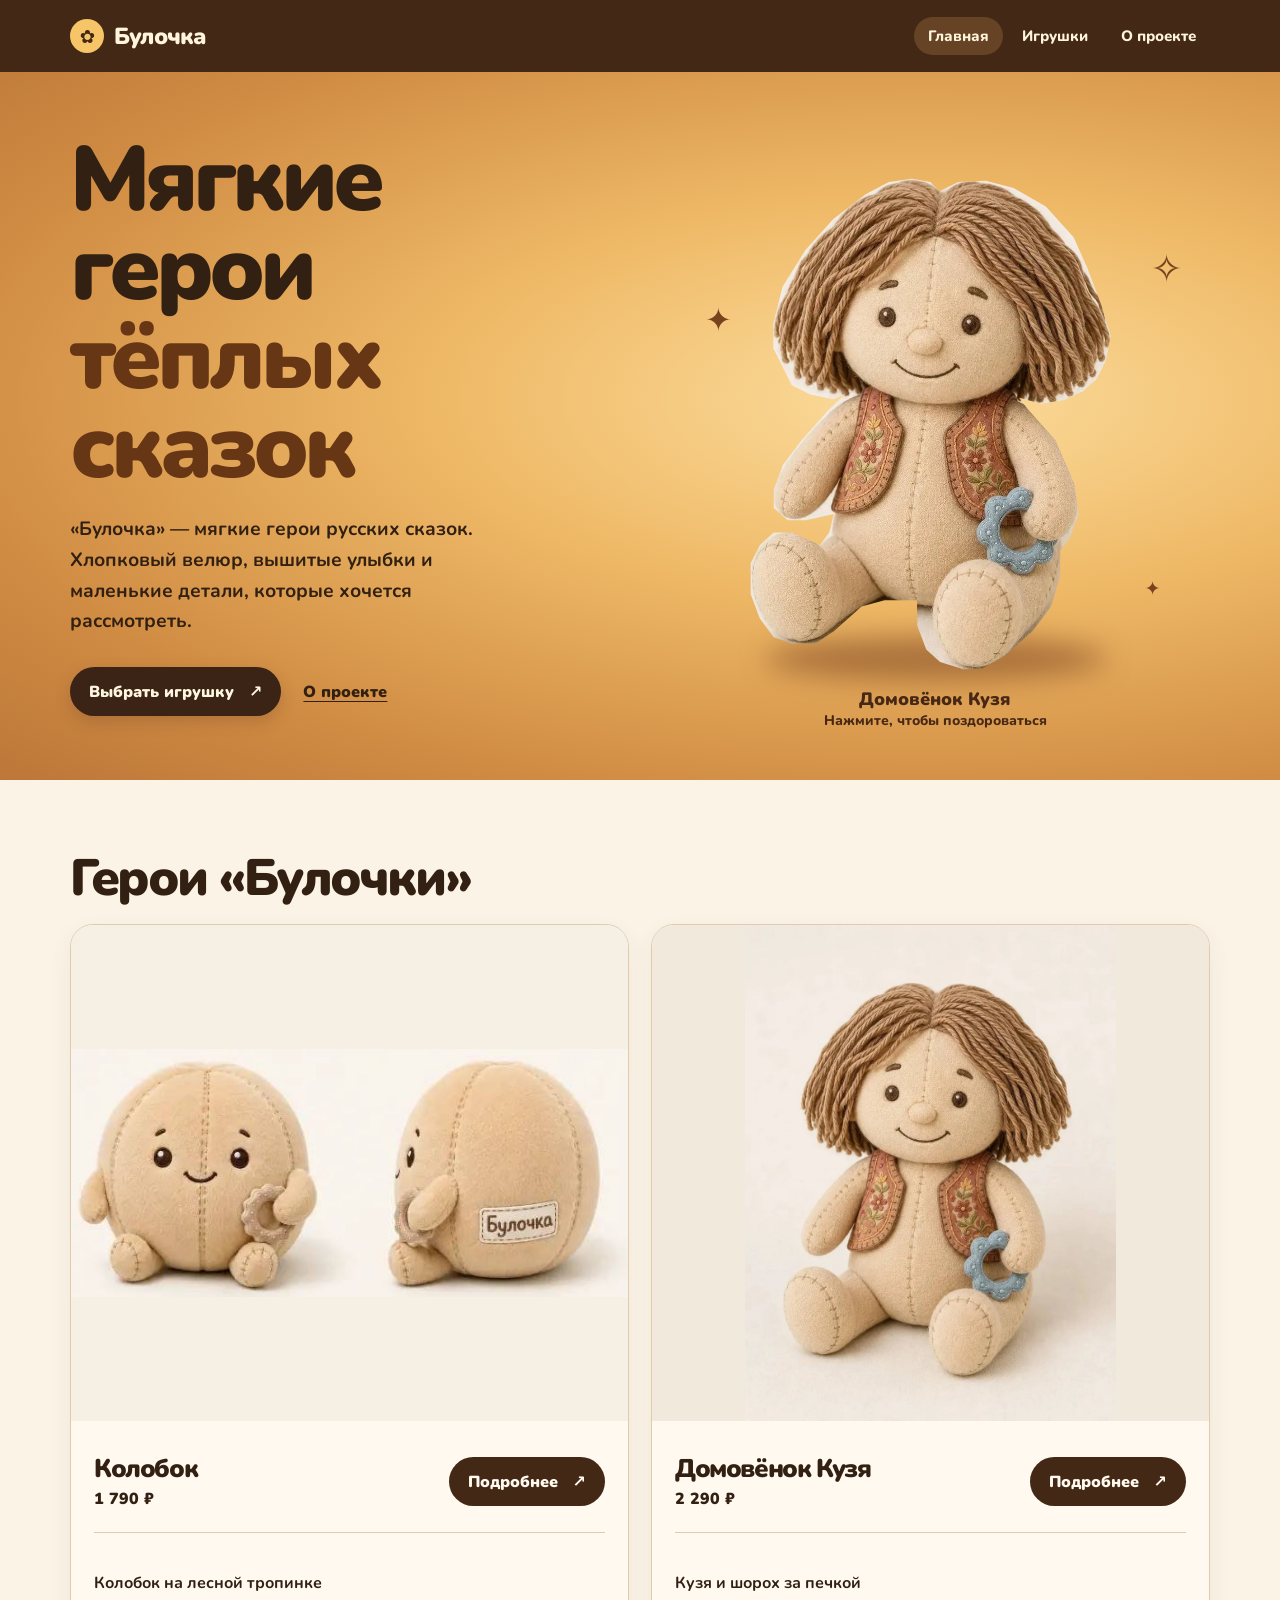
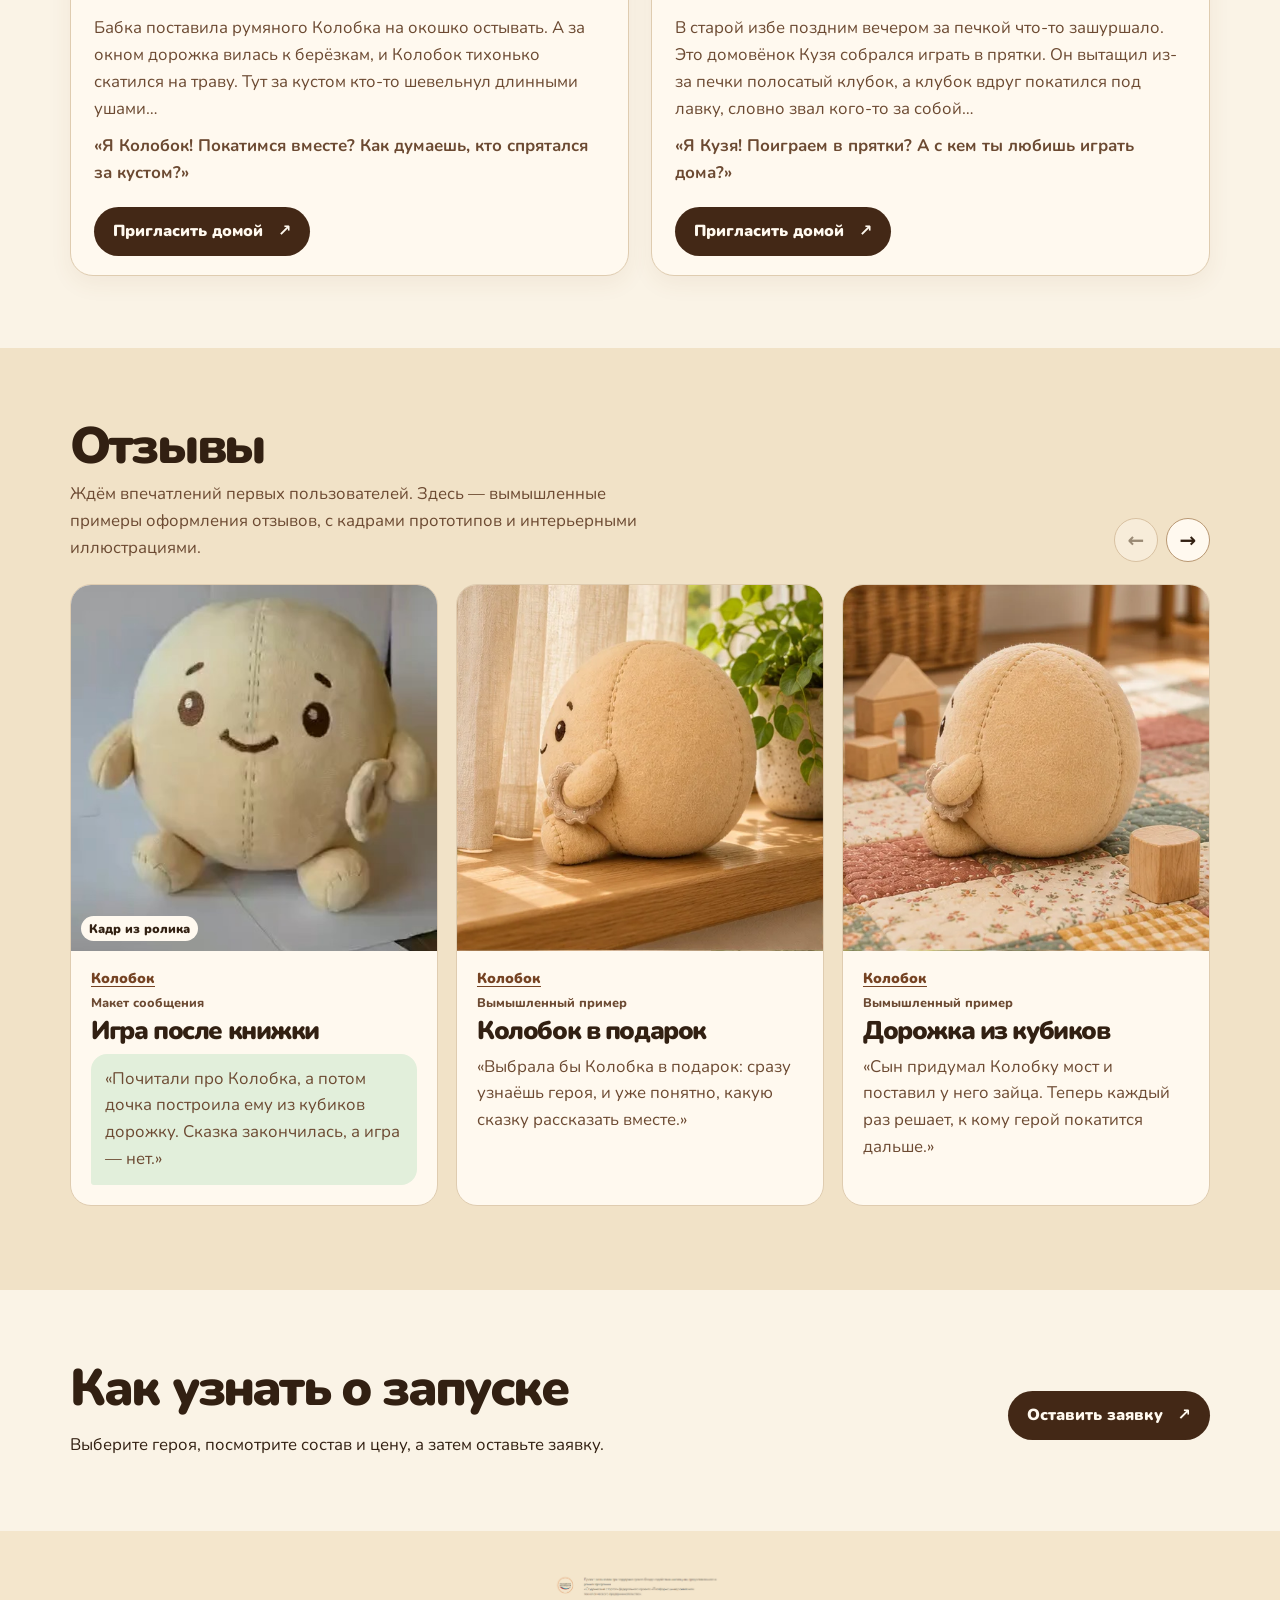
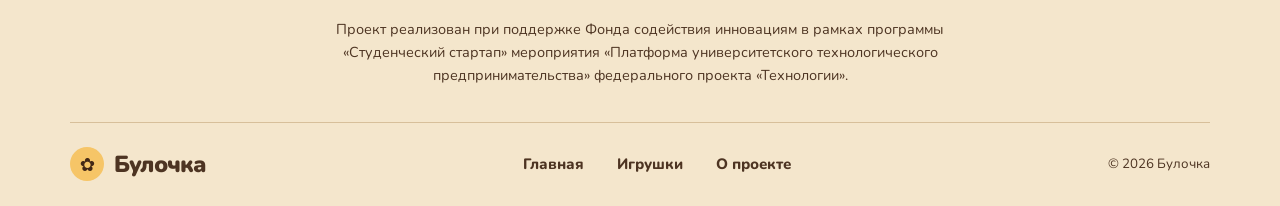
==== commit 3e101b39: "Style six clearly labeled example reviews with real prototype frames" ====
--- a/index.html
+++ b/index.html
@@ -3,7 +3,7 @@
 <title>Булочка — мягкие герои тёплых сказок</title><meta name="description" content="Проект мягких текстильных игрушек по мотивам русских сказок.">
 <link rel="preconnect" href="https://fonts.googleapis.com"><link rel="preconnect" href="https://fonts.gstatic.com" crossorigin>
 <link href="https://fonts.googleapis.com/css2?family=Nunito:wght@400;600;700;800;900;1000&display=swap" rel="stylesheet">
-<link rel="stylesheet" href="./css/home-scenes-20261115.css"></head>
+<link rel="stylesheet" href="./css/reviews-20261115.css"></head>
 <body><a class="skip" href="#main">К содержанию</a><header class="site-header"><div class="wrap header-row">
 <a class="brand" href="index.html"><span class="brand-mark" aria-hidden="true">✿</span> Булочка</a>
 <nav aria-label="Основная навигация"><a href="index.html" aria-current="page">Главная</a><a href="toys.html">Игрушки</a><a href="about.html">О проекте</a></nav>
@@ -56,36 +56,36 @@
   </div>
 </article>
 </div></section><section class="scene-section" aria-labelledby="home-scenes"><div class="wrap section" data-scenes>
-  <div class="scene-heading"><div><h2 id="home-scenes">Игрушки дома</h2><p>Шесть придуманных сюжетов для игры и чтения. На иллюстрациях — образы игрушек в разных интерьерах.</p></div>
+  <div class="scene-heading"><div><h2 id="home-scenes">Отзывы</h2><p>Ждём впечатлений первых пользователей. Здесь — вымышленные примеры оформления отзывов, с кадрами прототипов и интерьерными иллюстрациями.</p></div>
     <div class="scene-controls" aria-label="Листать сюжеты">
       <button type="button" data-scenes-prev aria-controls="home-scene-list" aria-label="Предыдущий сюжет">←</button>
       <button type="button" data-scenes-next aria-controls="home-scene-list" aria-label="Следующий сюжет">→</button>
     </div>
   </div>
-  <ul class="scene-list" id="home-scene-list" tabindex="0" aria-label="Примеры игр с Колобком и Кузей">
+  <ul class="scene-list" id="home-scene-list" tabindex="0" aria-label="Вымышленные примеры отзывов о Колобке и Кузе">
   <li class="scene-card">
-  <div class="scene-photo scene-photo-1"><img src="./img/toys/home-scenes.webp" alt="Колобок рядом с раскрытой книгой у окна" loading="lazy" decoding="async" width="1536" height="1024"></div>
-  <div class="scene-copy"><a class="scene-toy" href="toys.html#bulochka">Колобок</a><h3>Сказка у окна</h3><p>Откройте книжку и предложите Колобку отправиться туда, куда ведёт первая картинка.</p></div>
+  <div class="scene-photo review-footage"><img src="./img/toys/footage/bulochka-poster.jpg" alt="Колобок, кадр из видео прототипа" loading="lazy" decoding="async"><span>Кадр из ролика</span></div>
+  <div class="scene-copy"><a class="scene-toy" href="toys.html#bulochka">Колобок</a><span class="review-example">Макет сообщения</span><h3>Игра после книжки</h3><blockquote class="review-message"><p>«Почитали про Колобка, а потом дочка построила ему из кубиков дорожку. Сказка закончилась, а игра — нет.»</p></blockquote></div>
 </li>
 <li class="scene-card">
   <div class="scene-photo scene-photo-2"><img src="./img/toys/home-scenes.webp" alt="Колобок сбоку на деревянном подоконнике" loading="lazy" decoding="async" width="1536" height="1024"></div>
-  <div class="scene-copy"><a class="scene-toy" href="toys.html#bulochka">Колобок</a><h3>Куда катится Колобок?</h3><p>С подоконника видны ветки и облака. Как думаешь, что Колобок заметит первым?</p></div>
+  <div class="scene-copy"><a class="scene-toy" href="toys.html#bulochka">Колобок</a><span class="review-example">Вымышленный пример</span><h3>Колобок в подарок</h3><blockquote><p>«Выбрала бы Колобка в подарок: сразу узнаёшь героя, и уже понятно, какую сказку рассказать вместе.»</p></blockquote></div>
 </li>
 <li class="scene-card">
   <div class="scene-photo scene-photo-3"><img src="./img/toys/home-scenes.webp" alt="Колобок на лоскутном коврике рядом с кубиками" loading="lazy" decoding="async" width="1536" height="1024"></div>
-  <div class="scene-copy"><a class="scene-toy" href="toys.html#bulochka">Колобок</a><h3>Дорожка из кубиков</h3><p>Из кубиков можно сложить мостик, а из подушки сделать горку. Куда покатится Колобок дальше?</p></div>
+  <div class="scene-copy"><a class="scene-toy" href="toys.html#bulochka">Колобок</a><span class="review-example">Вымышленный пример</span><h3>Дорожка из кубиков</h3><blockquote><p>«Сын придумал Колобку мост и поставил у него зайца. Теперь каждый раз решает, к кому герой покатится дальше.»</p></blockquote></div>
 </li>
 <li class="scene-card">
-  <div class="scene-photo scene-photo-4"><img src="./img/toys/home-scenes.webp" alt="Кузя на плетёном ковре рядом с книгой" loading="lazy" decoding="async" width="1536" height="1024"></div>
-  <div class="scene-copy"><a class="scene-toy" href="toys.html#domovenok">Домовёнок Кузя</a><h3>Кузя слушает сказку</h3><p>Кузя устроился рядом с книжкой. Закончив читать, придумайте вместе ещё одну страничку.</p></div>
+  <div class="scene-photo review-footage"><img src="./img/toys/footage/domovenok-poster.jpg" alt="Кузя, кадр из видео прототипа" loading="lazy" decoding="async"><span>Кадр из ролика</span></div>
+  <div class="scene-copy"><a class="scene-toy" href="toys.html#domovenok">Домовёнок Кузя</a><span class="review-example">Вымышленный пример</span><h3>Сказка перед сном</h3><blockquote><p>«Когда читаем сказку, Кузя сидит рядом и слушает. Ребёнок потом сам пересказывает ему любимый кусочек.»</p></blockquote></div>
 </li>
 <li class="scene-card">
   <div class="scene-photo scene-photo-5"><img src="./img/toys/home-scenes.webp" alt="Кузя сбоку на деревянной полке рядом с игрушками" loading="lazy" decoding="async" width="1536" height="1024"></div>
-  <div class="scene-copy"><a class="scene-toy" href="toys.html#domovenok">Домовёнок Кузя</a><h3>Прятки на полке</h3><p>Кузя выглядывает с полки. Можно загадать подсказку и предложить найти его по цвету жилета.</p></div>
+  <div class="scene-copy"><a class="scene-toy" href="toys.html#domovenok">Домовёнок Кузя</a><span class="review-example">Вымышленный пример</span><h3>Прятки с Кузей</h3><blockquote><p>«Спрятали Кузю на полке и искали по подсказкам. Самой удачной оказалась: «У кого жилет в цветочек?»»</p></blockquote></div>
 </li>
 <li class="scene-card">
   <div class="scene-photo scene-photo-6"><img src="./img/toys/home-scenes.webp" alt="Детские руки держат Кузю в светлой комнате" loading="lazy" decoding="async" width="1536" height="1024"></div>
-  <div class="scene-copy"><a class="scene-toy" href="toys.html#domovenok">Домовёнок Кузя</a><h3>Знакомство с Кузей</h3><p>Рассмотрите героя вместе. Какого цвета его колечко и что вышито на жилете?</p></div>
+  <div class="scene-copy"><a class="scene-toy" href="toys.html#domovenok">Домовёнок Кузя</a><span class="review-example">Вымышленный пример</span><h3>Рассматриваем детали</h3><blockquote><p>«Дочка первым делом заметила синее колечко, а потом стала искать цветы на жилете. Придумали, что это Кузина праздничная одежда.»</p></blockquote></div>
 </li>
   </ul>
 </div></section><section class="wrap section home-order"><div><h2>Как узнать о запуске</h2><p>Выберите героя, посмотрите состав и цену, а затем оставьте заявку.</p></div><a class="button dark" href="toys.html#request">Оставить заявку <span aria-hidden="true">↗</span></a></section></main><footer class="footer"><div class="wrap">
--- a/css/reviews-20261115.css
+++ b/css/reviews-20261115.css
@@ -0,0 +1,221 @@
+:root {
+  color-scheme: light;
+  --ink: #322012;
+  --muted: #6c4a32;
+  --paper: #faf3e6;
+  --cream: #fff9ef;
+  --gold: #f6c567;
+  --line: #dfccb0;
+  font-family: Nunito, system-ui, sans-serif;
+  color: var(--ink);
+  background: var(--paper);
+  font-synthesis: none;
+}
+*, *::before, *::after { box-sizing: border-box; }
+body { margin: 0; }
+img { max-width: 100%; display: block; }
+a { color: inherit; }
+button { font: inherit; color: inherit; }
+:focus-visible { outline: 3px solid #834014; outline-offset: 5px; }
+.wrap { width: min(1140px, calc(100% - 64px)); margin-inline: auto; }
+.skip { position: fixed; z-index: 10; left: 1rem; top: 1rem; padding: 12px; background: var(--cream); transform: translateY(-200%); }
+.skip:focus { transform: none; }
+.site-header { background: #432816; color: #fff4dc; }
+.site-header :focus-visible { outline-color: var(--gold); }
+.header-row, .footer-bottom { display: flex; align-items: center; justify-content: space-between; gap: 24px; }
+.header-row { min-height: 72px; }
+.brand { display: inline-flex; align-items: center; gap: 10px; text-decoration: none; font-weight: 1000; font-size: 1.45rem; white-space: nowrap; letter-spacing: -.035em; }
+.brand-mark { display: inline-grid; place-items: center; width: 34px; height: 34px; background: var(--gold); border-radius: 50%; color: #432816; font-size: 1.15rem; }
+nav { display: flex; align-items: center; flex-wrap: wrap; gap: 5px; }
+nav a { padding: 9px 14px; border-radius: 999px; text-decoration: none; font-size: .94rem; font-weight: 800; }
+.site-header nav a:hover, .site-header nav a[aria-current=page] { background: #664325; }
+.hero {
+  background: radial-gradient(ellipse at 72% 46%, #fcdd9e 0%, #efba68 36%, #d08c43 75%, #bc7739 100%);
+  overflow: hidden;
+}
+.hero-grid { display: grid; grid-template-columns: 1.04fr 1fr; align-items: center; gap: 20px; min-height: min(650px, 76vw); }
+.hero-copy { position: relative; z-index: 2; padding-block: 64px; }
+h1, h2, h3, p { margin-top: 0; }
+h1, h2, h3 { font-weight: 1000; letter-spacing: -.055em; }
+h1 { margin-bottom: 22px; font-size: clamp(3.25rem, 7.1vw, 6.15rem); line-height: .98; }
+h1 em { font-style: normal; color: #673615; }
+h2 { margin-bottom: 16px; font-size: clamp(2rem, 4vw, 3.3rem); line-height: 1.05; }
+h3 { margin: 0; font-size: 1.6rem; line-height: 1.15; }
+p { font-size: 1.05rem; line-height: 1.6; }
+.hero-copy p, .subhero p { max-width: 37ch; font-weight: 700; font-size: clamp(1.05rem, 2vw, 1.2rem); }
+.actions { display: flex; flex-wrap: wrap; align-items: center; gap: 16px 22px; margin-top: 30px; }
+.button { display: inline-flex; gap: 15px; align-items: center; justify-content: center; min-height: 49px; padding: 12px 19px; border-radius: 999px; text-decoration: none; font-weight: 900; }
+.primary { background: #3b2315; color: #fff6df; box-shadow: 0 6px 15px #683b2b40; }
+.primary:hover, .dark:hover { background: #60371d; }
+.dark { margin-top: 10px; background: #432816; color: var(--cream); }
+.text-link { font-weight: 900; text-underline-offset: .24em; text-decoration-thickness: .09em; }
+.text-link:hover { text-decoration-thickness: .15em; }
+.mascot-scene { position: relative; display: grid; place-items: center; min-width: 0; isolation: isolate; padding: 34px 0 55px; }
+.mascot { position: relative; width: min(100%, 462px); aspect-ratio: 3/4; padding: 0; border: 0; background: transparent; cursor: pointer; -webkit-tap-highlight-color: transparent; }
+.mascot-fallback { width: 100%; height: 100%; object-fit: cover; border-radius: 45% 45% 22% 22%; }
+.mascot-body, .mascot-head { display: none; }
+.mascot-shadow { position: absolute; left: 13%; right: 13%; bottom: 7%; height: 7%; border-radius: 50%; filter: blur(14px); background: #6e371b80; }
+@supports (clip-path: polygon(0 0, 100% 0, 0 100%)) {
+  .mascot-fallback { opacity: 0; }
+  .mascot-body, .mascot-head { display: block; position: absolute; inset: 0; background: url("../img/toys/domovenok.jpg") center / 100% 100% no-repeat; pointer-events: none; }
+  .mascot-body {
+    clip-path: polygon(34% 44%, 65% 44%, 70% 49%, 76% 54%, 80% 61%, 81% 66%, 79% 70%, 77% 72%, 77% 76%, 75% 81%, 71% 85%, 65% 89%, 60% 91.1%, 56% 91.2%, 51% 90%, 48% 88%, 46% 84%, 46% 80%, 39% 80%, 34% 81%, 28% 85%, 24% 87%, 19% 87%, 15% 86%, 12% 83%, 10% 79%, 10% 74%, 12% 71%, 15% 69%, 19% 69%, 25% 71%, 27% 69%, 28% 66%, 22% 67%, 18% 67%, 15% 65%, 15% 62%, 17% 58%, 21% 54%, 27% 49%);
+  }
+  .mascot-head {
+    clip-path: polygon(15% 35%, 17% 29%, 22% 23%, 28% 18%, 35% 14%, 40% 12%, 45% 11.5%, 49% 12%, 51% 13.5%, 55% 12%, 61% 11.8%, 67% 13%, 74% 16%, 80% 21%, 83% 26%, 86% 32%, 88% 37%, 87% 41%, 85% 44%, 82% 46%, 78% 47.4%, 73% 48%, 68% 47%, 65% 46%, 60% 47.5%, 55% 48.5%, 48% 48.8%, 42% 48.2%, 36% 47%, 32% 46%, 28% 47.3%, 23% 46.5%, 19% 45%, 17% 42%, 15% 39%);
+    transform-origin: 50% 46%;
+    transform: perspective(720px) translate(var(--x, 0px), var(--y, 0px)) rotateY(var(--yaw, 0deg)) rotateX(var(--pitch, 0deg)) rotate(var(--tilt, 0deg));
+    transition: transform 175ms ease-out;
+  }
+  .mascot.is-greeting .mascot-head { animation: nod 600ms ease-in-out; }
+}
+@keyframes nod {
+  0%, 100% { transform: none; }
+  30% { transform: translateY(10px) rotate(5deg) scaleY(.97); }
+  65% { transform: translateY(-4px) rotate(-3deg); }
+}
+.spark { position: absolute; pointer-events: none; color: #78421f; }
+.spark-a { left: 8%; top: 32%; font-size: 2rem; }
+.spark-b { right: 5%; top: 24%; font-size: 2.4rem; }
+.spark-c { right: 9%; bottom: 25%; font-size: 1.2rem; }
+.mascot-caption { position: absolute; bottom: 49px; left: 50%; width: max-content; max-width: 100%; transform: translateX(-50%); text-align: center; color: #472814; }
+.mascot-caption strong, .mascot-caption span { display: block; }
+.mascot-caption strong { font-size: 1.12rem; font-weight: 1000; }
+.mascot-caption span { font-weight: 800; font-size: .87rem; }
+.greeting { position: absolute; z-index: 3; bottom: 52%; right: 1%; max-width: calc(100% - 16px); pointer-events: none; margin: 0; background: var(--cream); border-radius: 20px 20px 20px 5px; padding: 8px 15px; font-size: .94rem; font-weight: 900; box-shadow: 0 4px 20px #6a3d2726; }
+.greeting:empty { display: none; }
+.section { padding-block: 72px; }
+.section-heading { display: flex; justify-content: space-between; gap: 12px 20px; flex-wrap: wrap; align-items: baseline; margin-bottom: 18px; }
+.section-heading h2 { margin-bottom: 0; }
+.cards, .product-grid { display: grid; grid-template-columns: repeat(2,minmax(0,1fr)); gap: 22px; }
+.character-card, .product { display: block; text-decoration: none; overflow: hidden; border: 1px solid var(--line); background: var(--cream); border-radius: 23px; box-shadow: 0 8px 22px #81582912; }
+.character-card { transition: transform 180ms, box-shadow 180ms; }
+.character-card:hover { transform: translateY(-5px); box-shadow: 0 14px 24px #81582925; }
+.portrait { overflow: hidden; aspect-ratio: 16/9; background: #eee0c8; }
+.portrait img { width: 100%; height: 100%; object-fit: cover; }
+.portrait.bun img { object-fit: contain; background: #f5efe4; }
+.portrait.house img { object-fit: contain; background: #f2e9dd; }
+.card-copy, .product-copy { padding: 19px 23px; }
+.card-copy { display: flex; justify-content: space-between; align-items: center; gap: 12px; }
+.card-arrow { display: grid; place-items: center; width: 37px; aspect-ratio: 1; border-radius: 50%; background: #efd5a5; font-weight: 1000; }
+.story { background: #f0dfc0; padding-block: 62px; }
+.story-grid { display: grid; grid-template-columns: 1fr 1fr; gap: 34px 55px; align-items: start; }
+.story-grid p { color: var(--muted); }
+.accordion details { border-bottom: 1px solid #bca27e; }
+.accordion summary { padding: 15px 0; cursor: pointer; font-weight: 900; font-size: 1.06rem; }
+.accordion p { margin-bottom: 15px; }
+.subhero { padding-block: 62px; background: radial-gradient(ellipse at 75% 20%, #ffe3a6, #eab469); }
+.subhero h1 { font-size: clamp(3rem, 7vw, 5.6rem); }
+.subhero p { margin-bottom: 0; }
+.product { scroll-margin: 20px; }
+.product .portrait { aspect-ratio: 618/550; }
+.product-copy p { margin-bottom: 10px; color: var(--muted); }
+.gallery { background: #f5efe4 url("../img/toys/bulochka.jpg") left center / 200% auto no-repeat; transition: background-position 240ms; }
+.gallery[data-view=side] { background-position: right center; }
+.view-controls { display: flex; flex-wrap: wrap; gap: 7px; margin-bottom: 16px; }
+.view-controls button { min-height: 42px; padding: 5px 14px; border: 1px solid #bc9f77; border-radius: 999px; background: transparent; font-weight: 800; cursor: pointer; }
+.view-controls [aria-pressed=true] { background: #432816; border-color: #432816; color: var(--cream); }
+.footer { background: #f4e6cc; color: #4d3422; }
+.grant { display: grid; justify-items: center; text-align: center; gap: 15px; padding: 40px 0 35px; }
+.grant img { width: min(174px, 65vw); height: auto; background: transparent; mix-blend-mode: multiply; }
+.grant p { max-width: 73ch; margin: 0; font-size: .9rem; }
+.footer-bottom { min-height: 84px; padding-block: 14px; border-top: 1px solid #d7bf9a; }
+.footer nav a:hover { background: #ead4ac; }
+@media (max-width: 760px) {
+  .wrap { width: calc(100% - 36px); }
+  .hero-grid, .story-grid { grid-template-columns: 1fr; }
+  .hero-grid { gap: 0; }
+  .hero-copy { padding: 46px 0 0; }
+  .mascot-scene { padding: 0 0 37px; }
+  .mascot { width: min(100%, 340px); }
+  .mascot-caption { bottom: 24px; }
+  .section, .story, .subhero { padding-block: 46px; }
+}
+@media (max-width: 480px) {
+  .header-row { gap: 6px; flex-wrap: wrap; padding-block: 12px; }
+  .brand { font-size: 1.24rem; }
+  nav a { padding: 8px; font-size: .85rem; }
+  .cards, .product-grid { grid-template-columns: 1fr; }
+  .footer-bottom { flex-wrap: wrap; gap: 10px; }
+}
+@media (prefers-reduced-motion: reduce) {
+  *, *::before, *::after { animation-duration: 0s !important; transition-duration: 0s !important; }
+}
+
+.product-heading, .offer-row { display: flex; align-items: center; justify-content: space-between; gap: 12px; flex-wrap: wrap; }
+.product-heading h2 { margin-bottom: 0; }
+.age-label { display: inline-grid; place-items: center; min-width: 45px; height: 38px; border-radius: 999px; background: #f1d69e; font-weight: 1000; }
+.offer-row { margin: 14px 0 18px; }
+.price, .card-price { display: block; font-weight: 1000; }
+.price { font-size: 1.65rem; line-height: 1.1; }
+.card-price { margin-top: 5px; }
+.price-note, .small-note, .optional, .card-price small { color: var(--muted); font-size: .85rem; }
+.card-price small { font-weight: 700; }
+.request-link { margin: 0; }
+.specs { margin-top: 22px; padding-top: 18px; border-top: 1px solid var(--line); }
+.specs h3 { font-size: 1.21rem; letter-spacing: -.03em; }
+.specs dl { margin: 8px 0 12px; }
+.specs dl div { display: grid; grid-template-columns: minmax(78px, 32%) 1fr; gap: 8px; padding: 8px 0; border-bottom: 1px solid var(--line); }
+.specs dt { font-weight: 900; }
+.specs dd { margin: 0; }
+.order-guide { background: #f1e2c7; }
+.steps { display: grid; grid-template-columns: repeat(3,minmax(0,1fr)); gap: 19px; margin: 24px 0 0; padding: 0; list-style: none; }
+.steps li { padding: 20px; background: var(--cream); border: 1px solid var(--line); border-radius: 19px; }
+.steps strong { display: block; margin-bottom: 6px; font-size: 1.16rem; font-weight: 1000; }
+.steps p { margin: 0; color: var(--muted); }
+.request-section, .home-order { scroll-margin: 24px; }
+.request-form { padding: 21px; background: var(--cream); border: 1px solid var(--line); border-radius: 21px; }
+.request-form label { display: block; margin-bottom: 13px; font-weight: 900; }
+.request-form input, .request-form select, .request-form textarea { display: block; width: 100%; margin-top: 5px; border: 1px solid #b99873; border-radius: 10px; background: #fffaf0; color: var(--ink); padding: 9px 11px; font: inherit; font-weight: 700; }
+.request-form textarea { resize: vertical; }
+.request-form button { border: 0; cursor: pointer; margin: 0 0 9px; }
+.request-form .small-note, .request-status { margin: 0; }
+.request-status:not(:empty) { margin-top: 8px; }
+.home-order { display: flex; align-items: center; justify-content: space-between; gap: 16px 30px; flex-wrap: wrap; }
+.home-order p { margin-bottom: 0; }
+@media(max-width: 650px) { .steps { grid-template-columns: 1fr; gap: 10px; } }
+
+.toy-scale { display:flex; align-items:baseline; flex-wrap:wrap; gap:6px 12px; margin: 0 0 13px; }
+.toy-scale strong { font-size: 1.16rem; font-weight: 1000; }
+.toy-scale span { color: var(--muted); font-size: .86rem; }
+.toy-footage { margin: 0 0 18px; border: 1px solid var(--line); border-radius: 17px; background: #f6ead4; overflow: hidden; }
+.toy-footage summary { min-height: 55px; padding: 9px 12px; display: flex; align-items: center; gap: 10px; cursor:pointer; list-style:none; font-weight: 900; }
+.toy-footage summary::-webkit-details-marker { display: none; }
+.toy-footage summary:focus-visible { outline-offset: -4px; border-radius: 16px; }
+.footage-play { display:grid; place-items:center; flex: 0 0 31px; height:31px; border-radius: 50%; background:#432816; color:var(--cream); font-size:.73rem; }
+.footage-chevron { margin-inline-start:auto; font-size:1.25rem; line-height:1; }
+.toy-footage[open] .footage-chevron { transform:rotate(180deg); }
+.footage-body { display:grid; grid-template-columns:minmax(0,1fr) minmax(0,1fr); align-items:start; gap:10px; padding:0 10px 12px; }
+.footage-body video { display:block; width:100%; aspect-ratio:9/16; object-fit:contain; background:#38281c; border-radius:12px; }
+.footage-details { display:grid; gap:10px; }
+.footage-details figure { margin:0; }
+.footage-details img { width:100%; aspect-ratio:4/3; object-fit:cover; border-radius: 10px; }
+.footage-details figcaption { margin-top:4px; color:var(--muted); font-size:.85rem; font-weight:800; line-height:1.25; }
+
+.scene-section { background: #f1e2c7; }
+.scene-heading { display: flex; justify-content: space-between; align-items: flex-end; gap: 16px; margin-bottom: 22px; }
+.scene-heading h2 { margin-bottom: 8px; }
+.scene-heading p { margin: 0; color: var(--muted); max-width: 57ch; }
+.scene-controls { display: flex; gap: 8px; }
+.scene-controls button { width: 44px; height: 44px; display: grid; place-items: center; border: 1px solid #b99873; background: var(--cream); border-radius: 50%; cursor: pointer; font-size: 1.25rem; font-weight: 900; }
+.scene-controls button:hover:not(:disabled) { background: var(--gold); }
+.scene-controls button:disabled { opacity: .45; cursor: default; }
+.scene-list { display: grid; grid-auto-flow: column; grid-auto-columns: calc((100% - 36px) / 3); gap: 18px; margin: 0; padding: 0 0 12px; list-style: none; overflow-x: auto; scroll-snap-type: x mandatory; scrollbar-color: #a9794c #e9d5b4; }
+.scene-card { min-width: 0; scroll-snap-align: start; overflow: hidden; background: var(--cream); border: 1px solid var(--line); border-radius: 21px; }
+.scene-photo { position: relative; overflow: hidden; aspect-ratio: 1; background: #e8d3ad; }
+.scene-photo img { position: absolute; width: 300%; height: 200%; max-width: none; bottom: auto; right: auto; top: var(--image-y, 0%); left: var(--image-x, 0%); }
+.scene-photo-2, .scene-photo-5 { --image-x: -100%; }
+.scene-photo-3, .scene-photo-6 { --image-x: -200%; }
+.scene-photo-4, .scene-photo-5, .scene-photo-6 { --image-y: -100%; }
+.scene-copy { padding: 16px 20px 20px; }
+.scene-copy h3 { margin: 5px 0 8px; }
+.scene-copy p { margin: 0; color: var(--muted); }
+.scene-toy { color: #754323; font-size: .9rem; font-weight: 900; text-underline-offset: .18em; }
+@media (max-width: 800px) { .scene-list { grid-auto-columns: calc((100% - 18px) / 2); } }
+@media (max-width: 510px) { .scene-list { grid-auto-columns: 85%; gap: 12px; } .scene-heading { align-items: flex-start; flex-wrap: wrap; } }
+
+.review-example { display:block; margin-top:5px; color:var(--muted); font-size:.79rem; font-weight:800; }
+.scene-copy blockquote { margin:0; }
+.scene-copy .review-message { position:relative; padding:12px 14px; border-radius:16px 16px 16px 3px; background:#e2efdb; }
+.review-footage img { position:static; width:100%; height:100%; object-fit:cover; }
+.review-footage span { position:absolute; inset:auto auto 10px 10px; padding:4px 8px; border-radius:999px; background:var(--cream); font-size:.78rem; font-weight:900; }
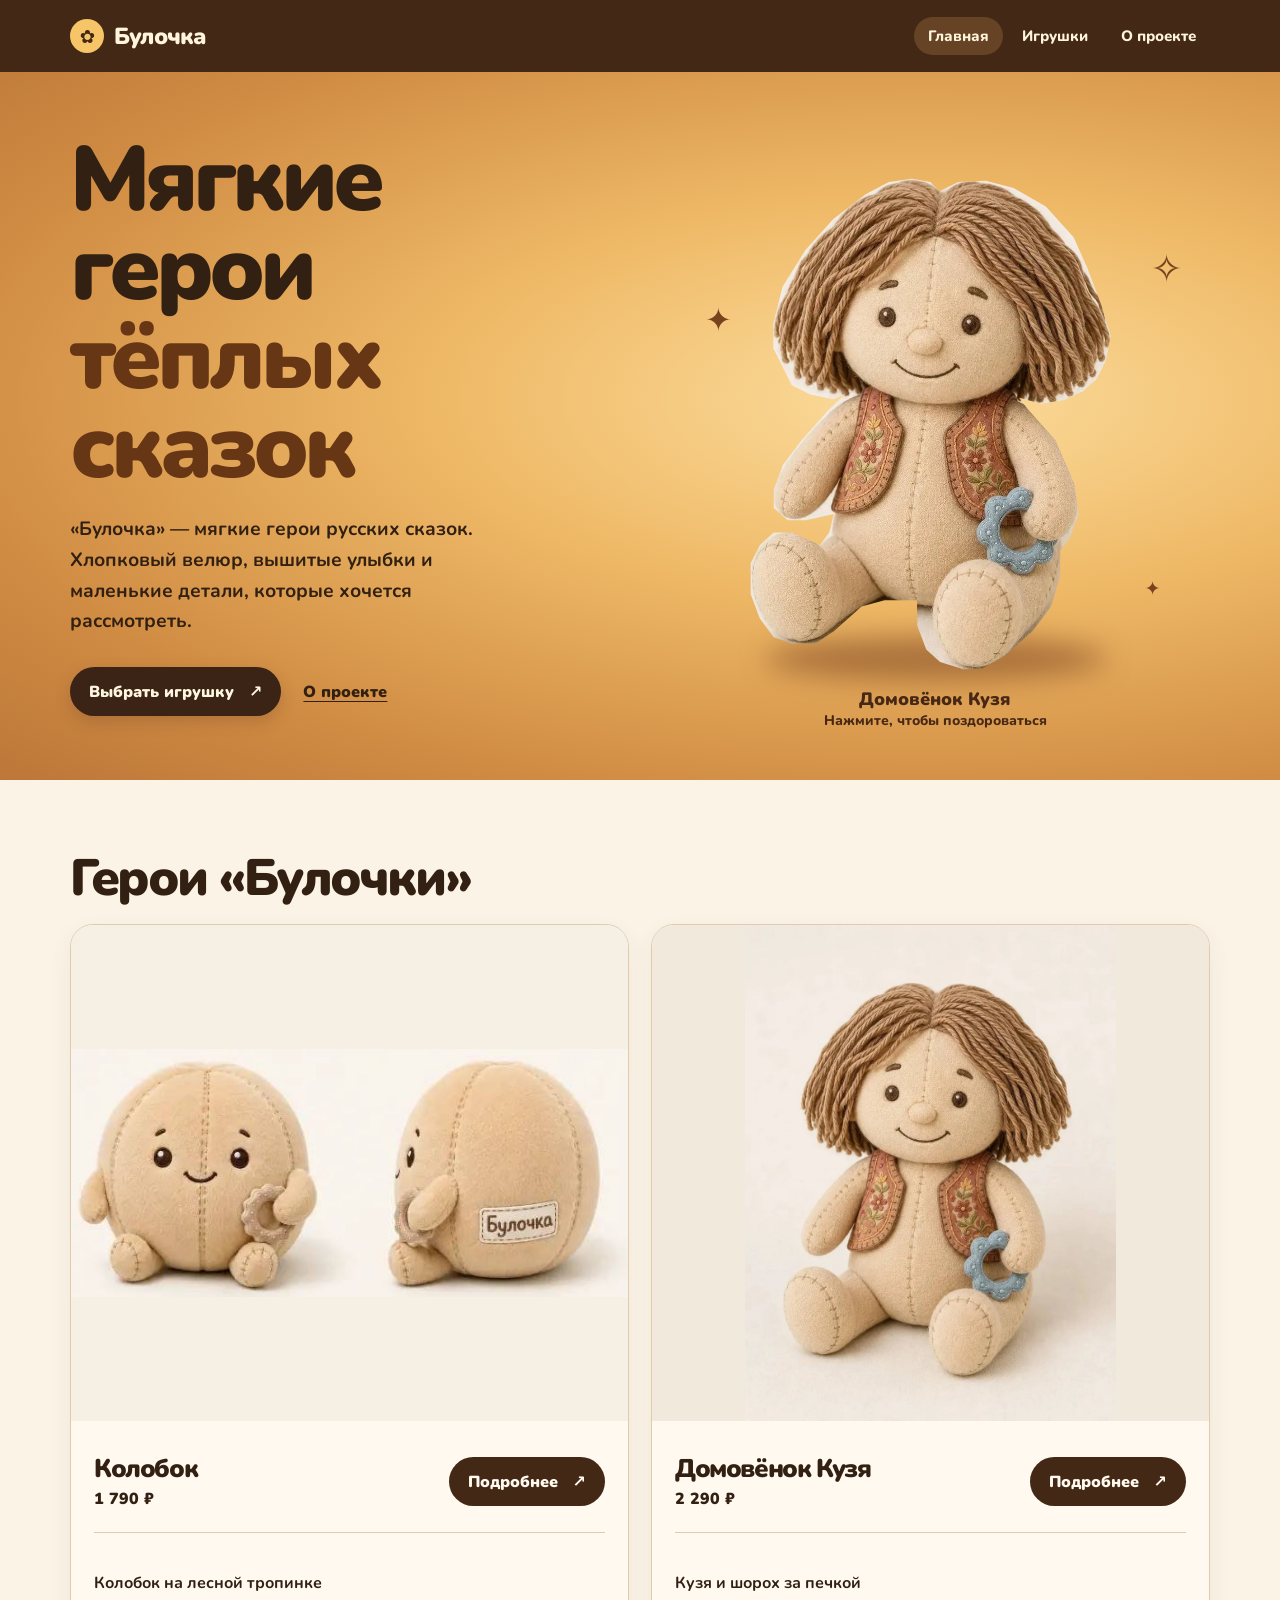
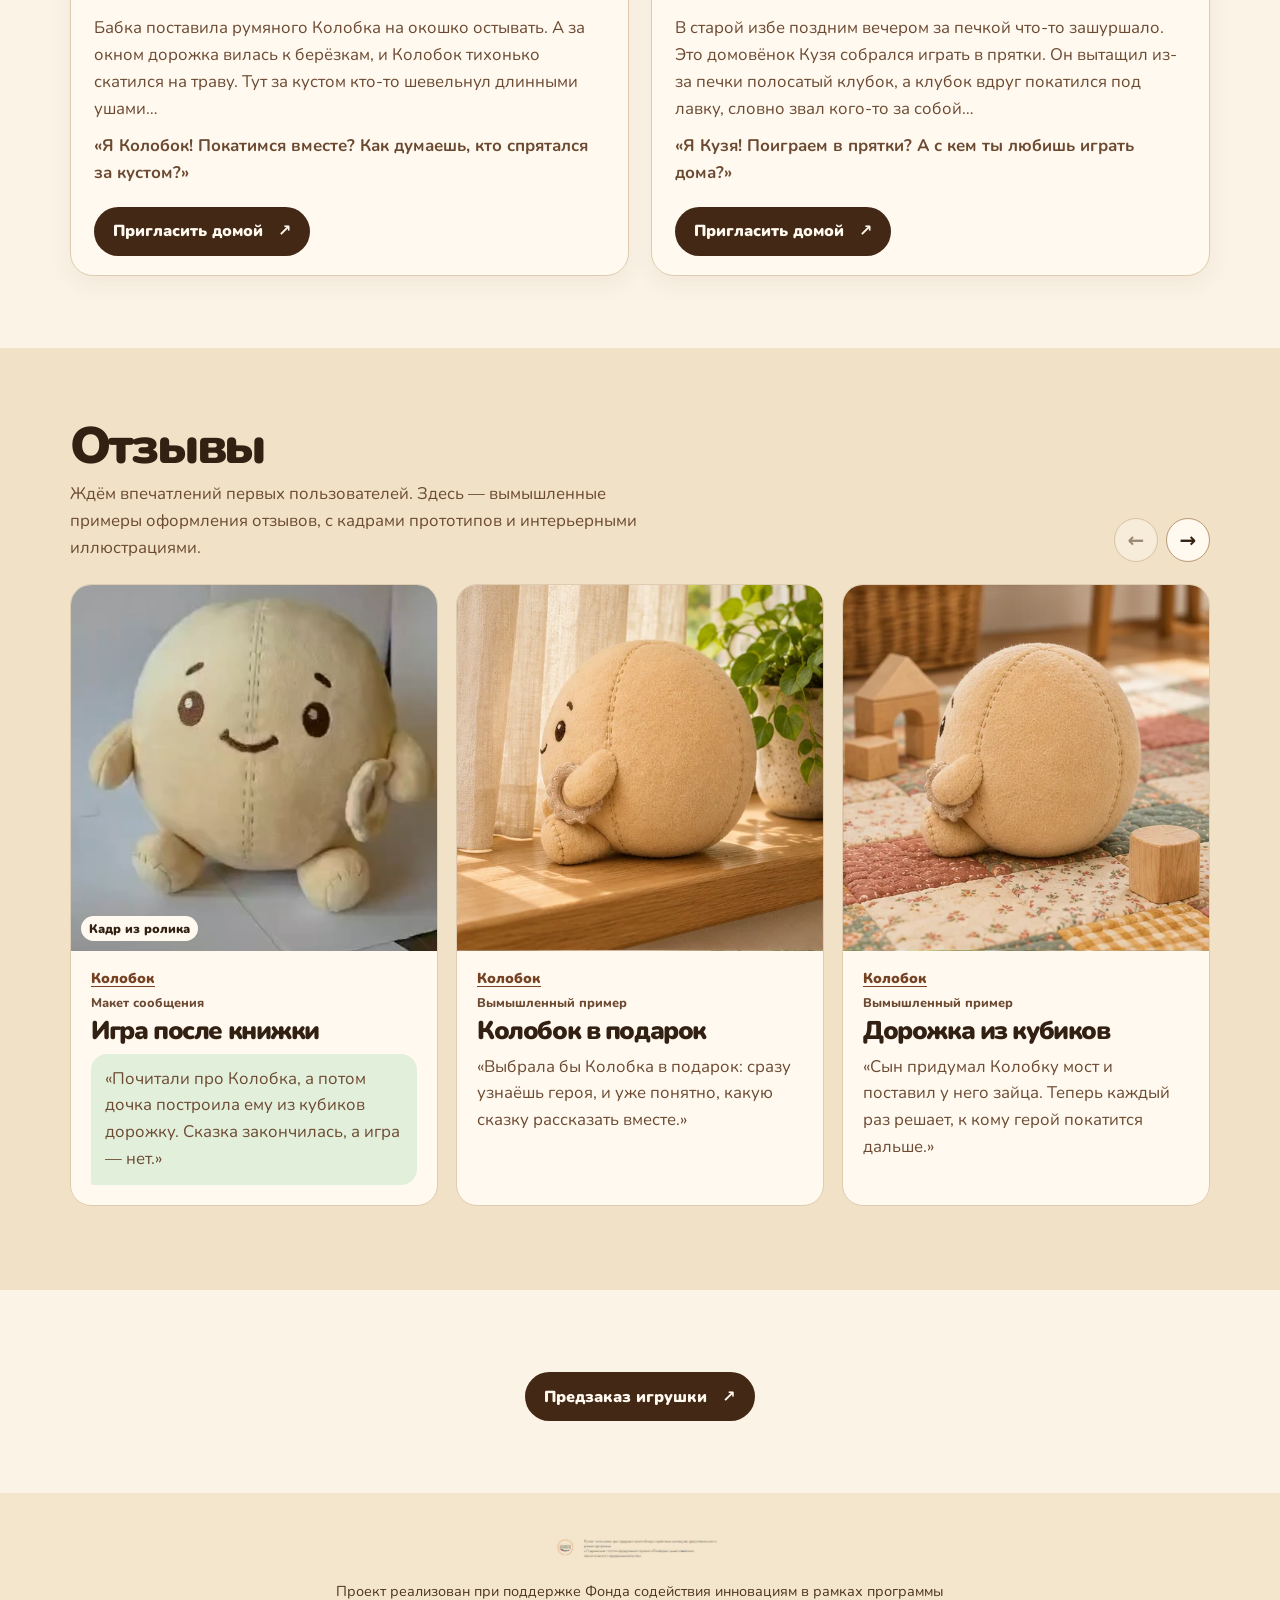
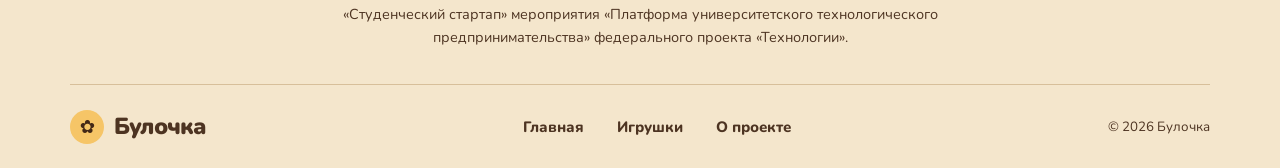
==== commit 7be300d5: "Replace launch information with a centered toy preorder button" ====
--- a/index.html
+++ b/index.html
@@ -88,7 +88,7 @@
   <div class="scene-copy"><a class="scene-toy" href="toys.html#domovenok">Домовёнок Кузя</a><span class="review-example">Вымышленный пример</span><h3>Рассматриваем детали</h3><blockquote><p>«Дочка первым делом заметила синее колечко, а потом стала искать цветы на жилете. Придумали, что это Кузина праздничная одежда.»</p></blockquote></div>
 </li>
   </ul>
-</div></section><section class="wrap section home-order"><div><h2>Как узнать о запуске</h2><p>Выберите героя, посмотрите состав и цену, а затем оставьте заявку.</p></div><a class="button dark" href="toys.html#request">Оставить заявку <span aria-hidden="true">↗</span></a></section></main><footer class="footer"><div class="wrap">
+</div></section><div class="wrap section home-order" style="justify-content:center"><a class="button dark" href="toys.html#request">Предзаказ игрушки <span aria-hidden="true">↗</span></a></div></main><footer class="footer"><div class="wrap">
 <div class="grant"><img src="[data-uri]" alt="Фонд содействия инновациям" width="174" loading="lazy"><p>Проект реализован при поддержке Фонда содействия инновациям в рамках программы «Студенческий стартап» мероприятия «Платформа университетского технологического предпринимательства» федерального проекта «Технологии».</p></div>
 <div class="footer-bottom"><a class="brand" href="index.html"><span class="brand-mark" aria-hidden="true">✿</span> Булочка</a><nav aria-label="Навигация внизу"><a href="index.html">Главная</a><a href="toys.html">Игрушки</a><a href="about.html">О проекте</a></nav><small>© 2026 Булочка</small></div></div></footer><script src="./js/home-scenes-20261115.js" defer></script>
 </body></html>
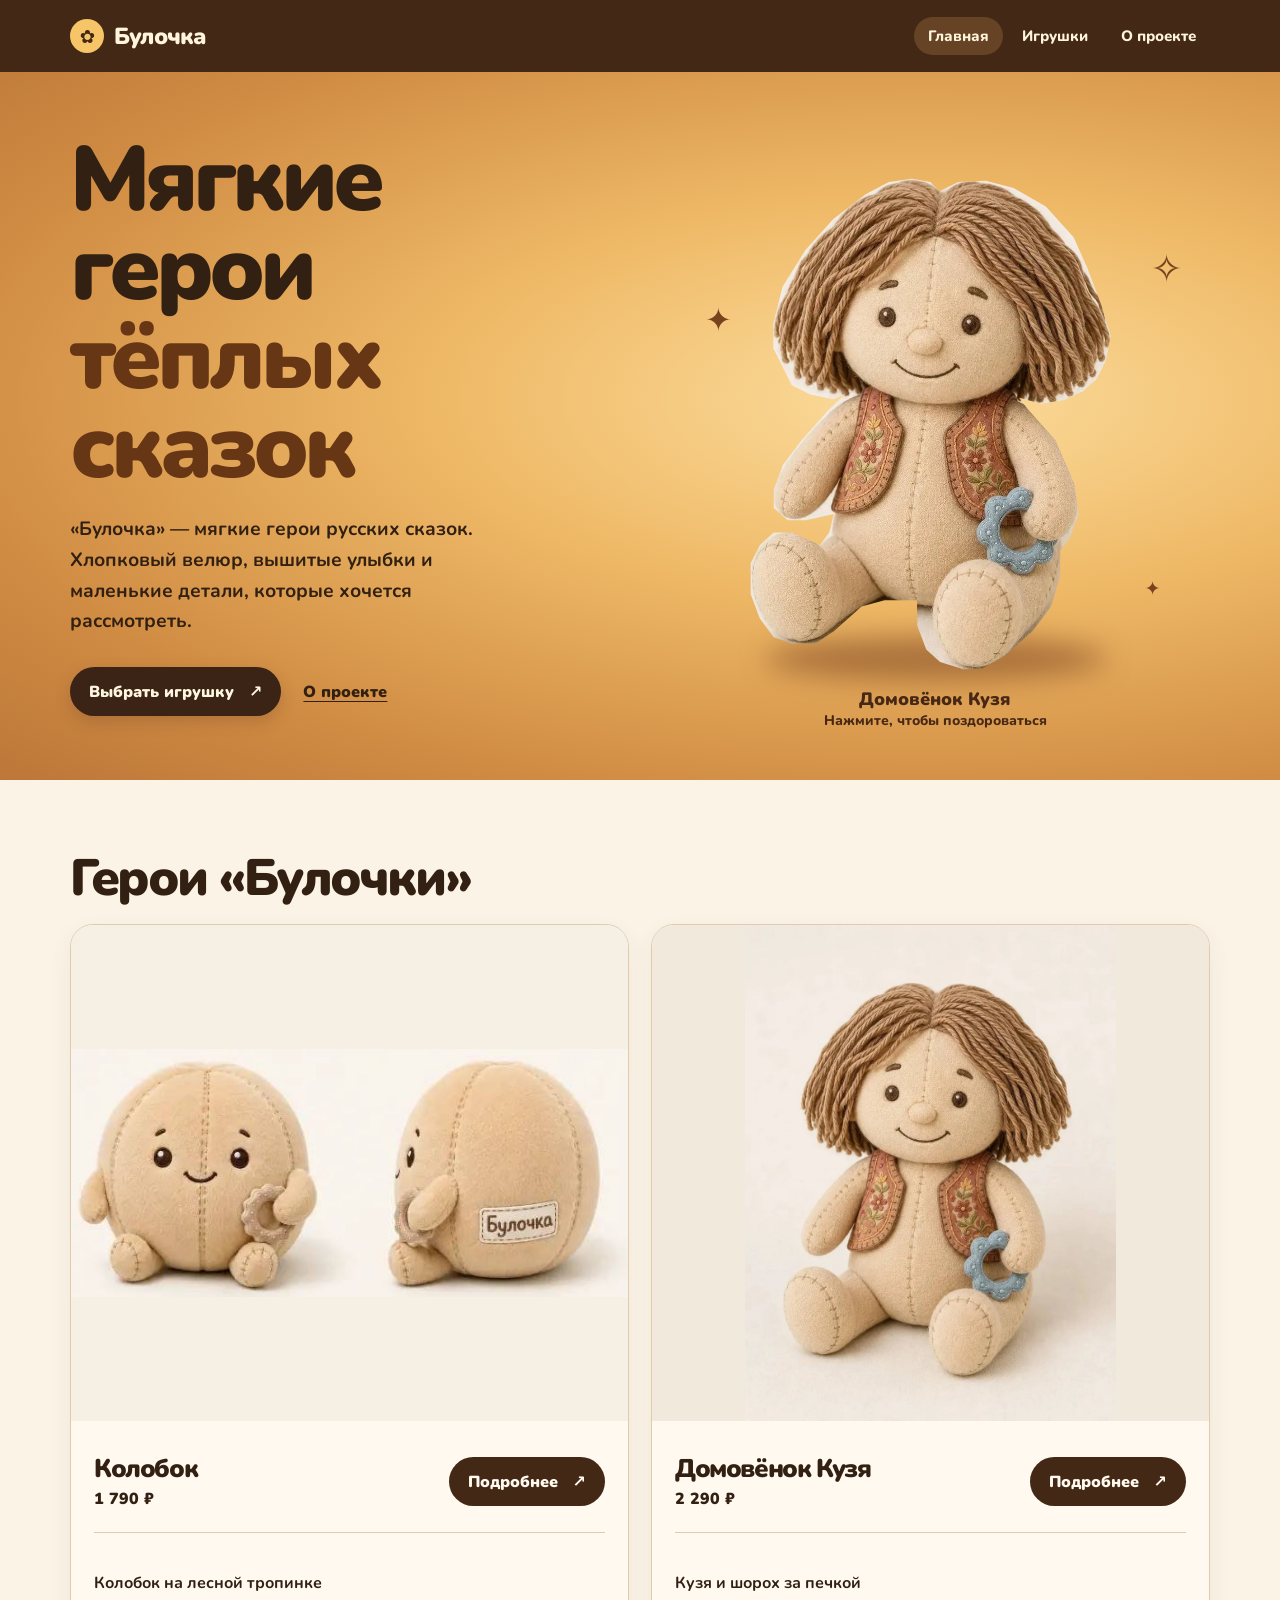
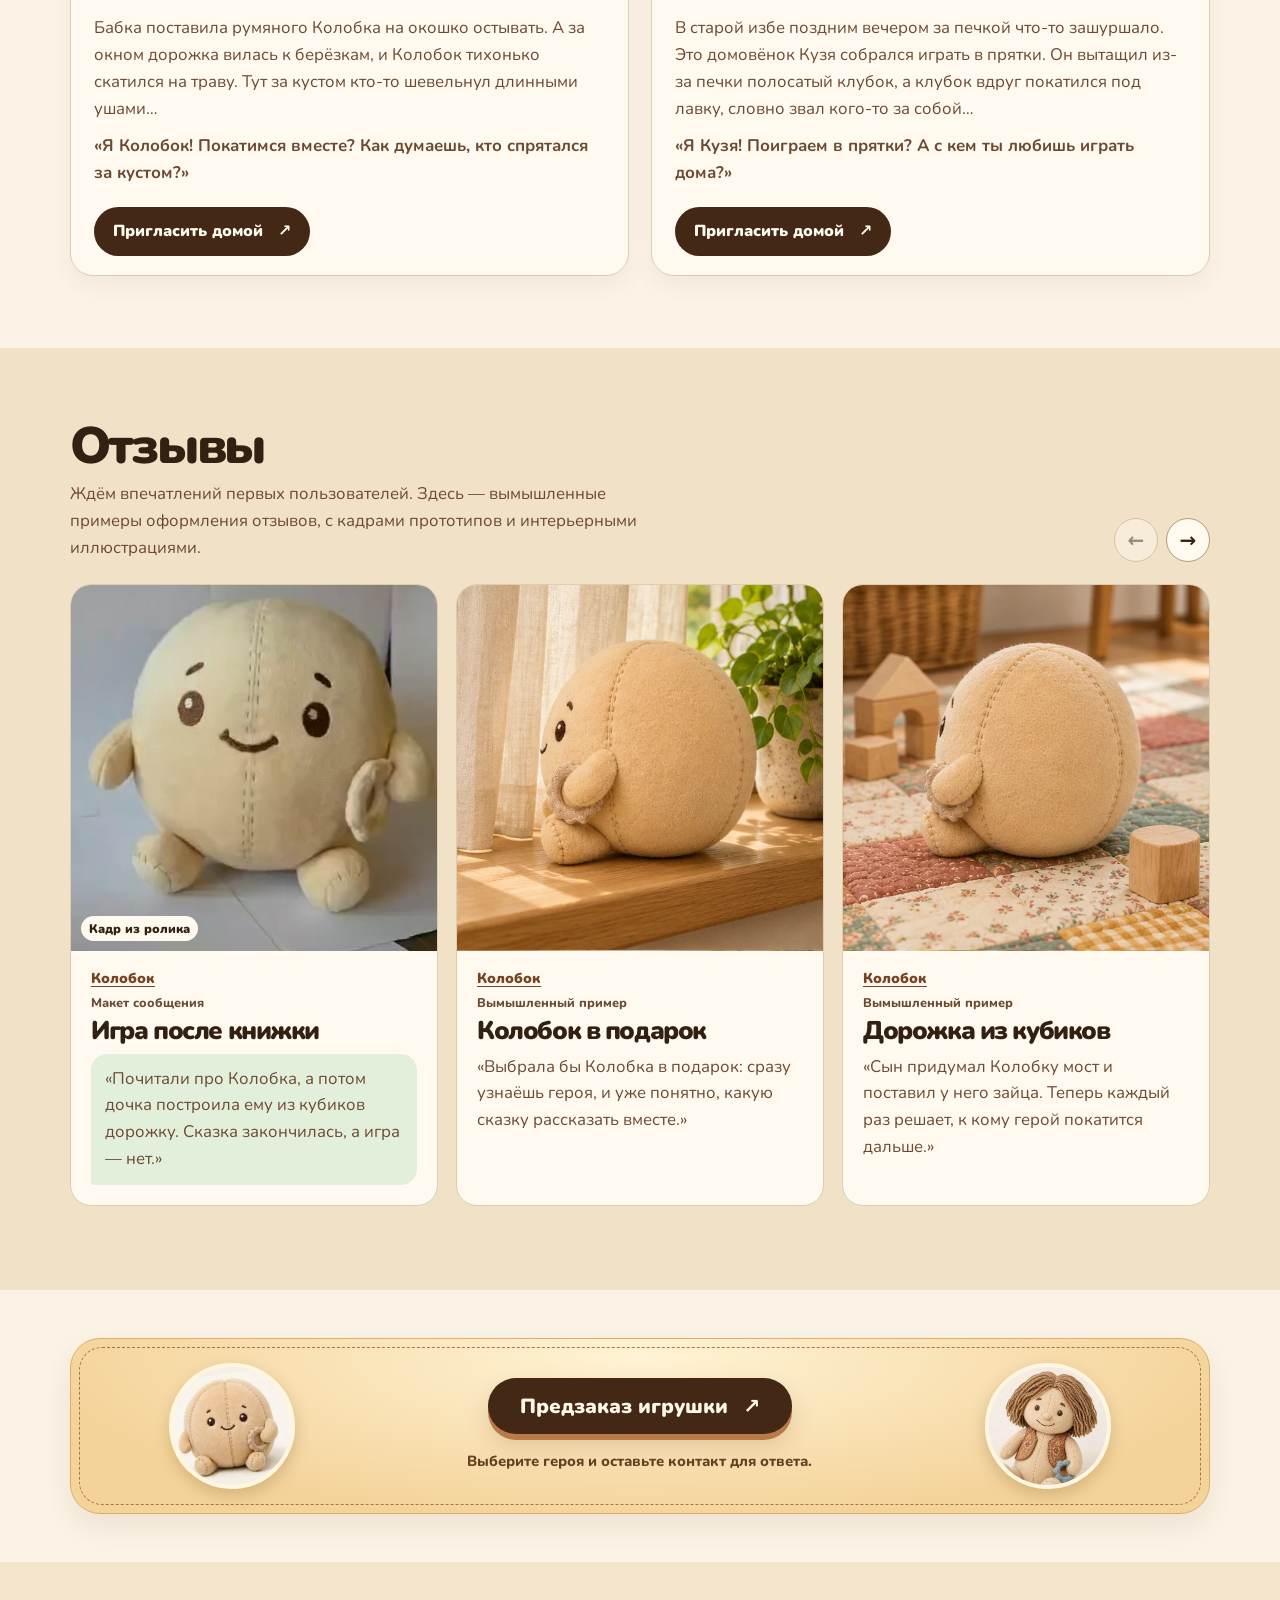
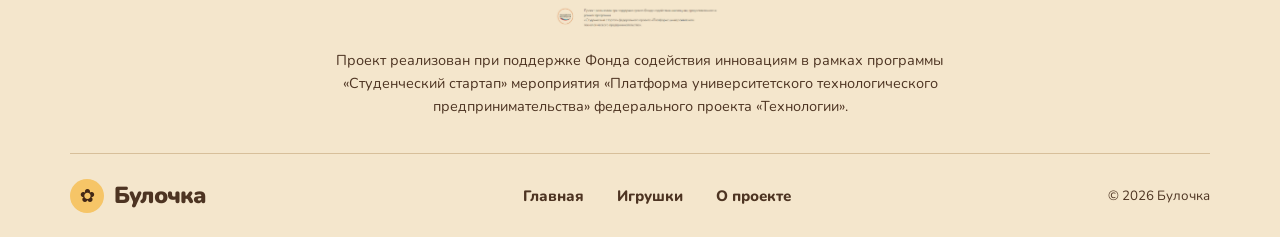
==== commit 6e4b4c77: "Frame the homepage preorder action with toy portraits" ====
--- a/index.html
+++ b/index.html
@@ -3,7 +3,7 @@
 <title>Булочка — мягкие герои тёплых сказок</title><meta name="description" content="Проект мягких текстильных игрушек по мотивам русских сказок.">
 <link rel="preconnect" href="https://fonts.googleapis.com"><link rel="preconnect" href="https://fonts.gstatic.com" crossorigin>
 <link href="https://fonts.googleapis.com/css2?family=Nunito:wght@400;600;700;800;900;1000&display=swap" rel="stylesheet">
-<link rel="stylesheet" href="./css/reviews-20261115.css"></head>
+<link rel="stylesheet" href="./css/preorder-20261115.css"></head>
 <body><a class="skip" href="#main">К содержанию</a><header class="site-header"><div class="wrap header-row">
 <a class="brand" href="index.html"><span class="brand-mark" aria-hidden="true">✿</span> Булочка</a>
 <nav aria-label="Основная навигация"><a href="index.html" aria-current="page">Главная</a><a href="toys.html">Игрушки</a><a href="about.html">О проекте</a></nav>
@@ -88,7 +88,16 @@
   <div class="scene-copy"><a class="scene-toy" href="toys.html#domovenok">Домовёнок Кузя</a><span class="review-example">Вымышленный пример</span><h3>Рассматриваем детали</h3><blockquote><p>«Дочка первым делом заметила синее колечко, а потом стала искать цветы на жилете. Придумали, что это Кузина праздничная одежда.»</p></blockquote></div>
 </li>
   </ul>
-</div></section><div class="wrap section home-order" style="justify-content:center"><a class="button dark" href="toys.html#request">Предзаказ игрушки <span aria-hidden="true">↗</span></a></div></main><footer class="footer"><div class="wrap">
+</div></section><section class="wrap preorder-section" aria-label="Предзаказ">
+  <div class="preorder-panel">
+    <div class="preorder-portrait preorder-kolobok" aria-hidden="true"></div>
+    <div class="preorder-content">
+      <a class="button preorder-button" href="toys.html#request">Предзаказ игрушки <span aria-hidden="true">↗</span></a>
+      <p>Выберите героя и оставьте контакт для ответа.</p>
+    </div>
+    <div class="preorder-portrait preorder-kuzya" aria-hidden="true"></div>
+  </div>
+</section></main><footer class="footer"><div class="wrap">
 <div class="grant"><img src="[data-uri]" alt="Фонд содействия инновациям" width="174" loading="lazy"><p>Проект реализован при поддержке Фонда содействия инновациям в рамках программы «Студенческий стартап» мероприятия «Платформа университетского технологического предпринимательства» федерального проекта «Технологии».</p></div>
 <div class="footer-bottom"><a class="brand" href="index.html"><span class="brand-mark" aria-hidden="true">✿</span> Булочка</a><nav aria-label="Навигация внизу"><a href="index.html">Главная</a><a href="toys.html">Игрушки</a><a href="about.html">О проекте</a></nav><small>© 2026 Булочка</small></div></div></footer><script src="./js/home-scenes-20261115.js" defer></script>
 </body></html>
--- a/css/preorder-20261115.css
+++ b/css/preorder-20261115.css
@@ -0,0 +1,276 @@
+:root {
+  color-scheme: light;
+  --ink: #322012;
+  --muted: #6c4a32;
+  --paper: #faf3e6;
+  --cream: #fff9ef;
+  --gold: #f6c567;
+  --line: #dfccb0;
+  font-family: Nunito, system-ui, sans-serif;
+  color: var(--ink);
+  background: var(--paper);
+  font-synthesis: none;
+}
+*, *::before, *::after { box-sizing: border-box; }
+body { margin: 0; }
+img { max-width: 100%; display: block; }
+a { color: inherit; }
+button { font: inherit; color: inherit; }
+:focus-visible { outline: 3px solid #834014; outline-offset: 5px; }
+.wrap { width: min(1140px, calc(100% - 64px)); margin-inline: auto; }
+.skip { position: fixed; z-index: 10; left: 1rem; top: 1rem; padding: 12px; background: var(--cream); transform: translateY(-200%); }
+.skip:focus { transform: none; }
+.site-header { background: #432816; color: #fff4dc; }
+.site-header :focus-visible { outline-color: var(--gold); }
+.header-row, .footer-bottom { display: flex; align-items: center; justify-content: space-between; gap: 24px; }
+.header-row { min-height: 72px; }
+.brand { display: inline-flex; align-items: center; gap: 10px; text-decoration: none; font-weight: 1000; font-size: 1.45rem; white-space: nowrap; letter-spacing: -.035em; }
+.brand-mark { display: inline-grid; place-items: center; width: 34px; height: 34px; background: var(--gold); border-radius: 50%; color: #432816; font-size: 1.15rem; }
+nav { display: flex; align-items: center; flex-wrap: wrap; gap: 5px; }
+nav a { padding: 9px 14px; border-radius: 999px; text-decoration: none; font-size: .94rem; font-weight: 800; }
+.site-header nav a:hover, .site-header nav a[aria-current=page] { background: #664325; }
+.hero {
+  background: radial-gradient(ellipse at 72% 46%, #fcdd9e 0%, #efba68 36%, #d08c43 75%, #bc7739 100%);
+  overflow: hidden;
+}
+.hero-grid { display: grid; grid-template-columns: 1.04fr 1fr; align-items: center; gap: 20px; min-height: min(650px, 76vw); }
+.hero-copy { position: relative; z-index: 2; padding-block: 64px; }
+h1, h2, h3, p { margin-top: 0; }
+h1, h2, h3 { font-weight: 1000; letter-spacing: -.055em; }
+h1 { margin-bottom: 22px; font-size: clamp(3.25rem, 7.1vw, 6.15rem); line-height: .98; }
+h1 em { font-style: normal; color: #673615; }
+h2 { margin-bottom: 16px; font-size: clamp(2rem, 4vw, 3.3rem); line-height: 1.05; }
+h3 { margin: 0; font-size: 1.6rem; line-height: 1.15; }
+p { font-size: 1.05rem; line-height: 1.6; }
+.hero-copy p, .subhero p { max-width: 37ch; font-weight: 700; font-size: clamp(1.05rem, 2vw, 1.2rem); }
+.actions { display: flex; flex-wrap: wrap; align-items: center; gap: 16px 22px; margin-top: 30px; }
+.button { display: inline-flex; gap: 15px; align-items: center; justify-content: center; min-height: 49px; padding: 12px 19px; border-radius: 999px; text-decoration: none; font-weight: 900; }
+.primary { background: #3b2315; color: #fff6df; box-shadow: 0 6px 15px #683b2b40; }
+.primary:hover, .dark:hover { background: #60371d; }
+.dark { margin-top: 10px; background: #432816; color: var(--cream); }
+.text-link { font-weight: 900; text-underline-offset: .24em; text-decoration-thickness: .09em; }
+.text-link:hover { text-decoration-thickness: .15em; }
+.mascot-scene { position: relative; display: grid; place-items: center; min-width: 0; isolation: isolate; padding: 34px 0 55px; }
+.mascot { position: relative; width: min(100%, 462px); aspect-ratio: 3/4; padding: 0; border: 0; background: transparent; cursor: pointer; -webkit-tap-highlight-color: transparent; }
+.mascot-fallback { width: 100%; height: 100%; object-fit: cover; border-radius: 45% 45% 22% 22%; }
+.mascot-body, .mascot-head { display: none; }
+.mascot-shadow { position: absolute; left: 13%; right: 13%; bottom: 7%; height: 7%; border-radius: 50%; filter: blur(14px); background: #6e371b80; }
+@supports (clip-path: polygon(0 0, 100% 0, 0 100%)) {
+  .mascot-fallback { opacity: 0; }
+  .mascot-body, .mascot-head { display: block; position: absolute; inset: 0; background: url("../img/toys/domovenok.jpg") center / 100% 100% no-repeat; pointer-events: none; }
+  .mascot-body {
+    clip-path: polygon(34% 44%, 65% 44%, 70% 49%, 76% 54%, 80% 61%, 81% 66%, 79% 70%, 77% 72%, 77% 76%, 75% 81%, 71% 85%, 65% 89%, 60% 91.1%, 56% 91.2%, 51% 90%, 48% 88%, 46% 84%, 46% 80%, 39% 80%, 34% 81%, 28% 85%, 24% 87%, 19% 87%, 15% 86%, 12% 83%, 10% 79%, 10% 74%, 12% 71%, 15% 69%, 19% 69%, 25% 71%, 27% 69%, 28% 66%, 22% 67%, 18% 67%, 15% 65%, 15% 62%, 17% 58%, 21% 54%, 27% 49%);
+  }
+  .mascot-head {
+    clip-path: polygon(15% 35%, 17% 29%, 22% 23%, 28% 18%, 35% 14%, 40% 12%, 45% 11.5%, 49% 12%, 51% 13.5%, 55% 12%, 61% 11.8%, 67% 13%, 74% 16%, 80% 21%, 83% 26%, 86% 32%, 88% 37%, 87% 41%, 85% 44%, 82% 46%, 78% 47.4%, 73% 48%, 68% 47%, 65% 46%, 60% 47.5%, 55% 48.5%, 48% 48.8%, 42% 48.2%, 36% 47%, 32% 46%, 28% 47.3%, 23% 46.5%, 19% 45%, 17% 42%, 15% 39%);
+    transform-origin: 50% 46%;
+    transform: perspective(720px) translate(var(--x, 0px), var(--y, 0px)) rotateY(var(--yaw, 0deg)) rotateX(var(--pitch, 0deg)) rotate(var(--tilt, 0deg));
+    transition: transform 175ms ease-out;
+  }
+  .mascot.is-greeting .mascot-head { animation: nod 600ms ease-in-out; }
+}
+@keyframes nod {
+  0%, 100% { transform: none; }
+  30% { transform: translateY(10px) rotate(5deg) scaleY(.97); }
+  65% { transform: translateY(-4px) rotate(-3deg); }
+}
+.spark { position: absolute; pointer-events: none; color: #78421f; }
+.spark-a { left: 8%; top: 32%; font-size: 2rem; }
+.spark-b { right: 5%; top: 24%; font-size: 2.4rem; }
+.spark-c { right: 9%; bottom: 25%; font-size: 1.2rem; }
+.mascot-caption { position: absolute; bottom: 49px; left: 50%; width: max-content; max-width: 100%; transform: translateX(-50%); text-align: center; color: #472814; }
+.mascot-caption strong, .mascot-caption span { display: block; }
+.mascot-caption strong { font-size: 1.12rem; font-weight: 1000; }
+.mascot-caption span { font-weight: 800; font-size: .87rem; }
+.greeting { position: absolute; z-index: 3; bottom: 52%; right: 1%; max-width: calc(100% - 16px); pointer-events: none; margin: 0; background: var(--cream); border-radius: 20px 20px 20px 5px; padding: 8px 15px; font-size: .94rem; font-weight: 900; box-shadow: 0 4px 20px #6a3d2726; }
+.greeting:empty { display: none; }
+.section { padding-block: 72px; }
+.section-heading { display: flex; justify-content: space-between; gap: 12px 20px; flex-wrap: wrap; align-items: baseline; margin-bottom: 18px; }
+.section-heading h2 { margin-bottom: 0; }
+.cards, .product-grid { display: grid; grid-template-columns: repeat(2,minmax(0,1fr)); gap: 22px; }
+.character-card, .product { display: block; text-decoration: none; overflow: hidden; border: 1px solid var(--line); background: var(--cream); border-radius: 23px; box-shadow: 0 8px 22px #81582912; }
+.character-card { transition: transform 180ms, box-shadow 180ms; }
+.character-card:hover { transform: translateY(-5px); box-shadow: 0 14px 24px #81582925; }
+.portrait { overflow: hidden; aspect-ratio: 16/9; background: #eee0c8; }
+.portrait img { width: 100%; height: 100%; object-fit: cover; }
+.portrait.bun img { object-fit: contain; background: #f5efe4; }
+.portrait.house img { object-fit: contain; background: #f2e9dd; }
+.card-copy, .product-copy { padding: 19px 23px; }
+.card-copy { display: flex; justify-content: space-between; align-items: center; gap: 12px; }
+.card-arrow { display: grid; place-items: center; width: 37px; aspect-ratio: 1; border-radius: 50%; background: #efd5a5; font-weight: 1000; }
+.story { background: #f0dfc0; padding-block: 62px; }
+.story-grid { display: grid; grid-template-columns: 1fr 1fr; gap: 34px 55px; align-items: start; }
+.story-grid p { color: var(--muted); }
+.accordion details { border-bottom: 1px solid #bca27e; }
+.accordion summary { padding: 15px 0; cursor: pointer; font-weight: 900; font-size: 1.06rem; }
+.accordion p { margin-bottom: 15px; }
+.subhero { padding-block: 62px; background: radial-gradient(ellipse at 75% 20%, #ffe3a6, #eab469); }
+.subhero h1 { font-size: clamp(3rem, 7vw, 5.6rem); }
+.subhero p { margin-bottom: 0; }
+.product { scroll-margin: 20px; }
+.product .portrait { aspect-ratio: 618/550; }
+.product-copy p { margin-bottom: 10px; color: var(--muted); }
+.gallery { background: #f5efe4 url("../img/toys/bulochka.jpg") left center / 200% auto no-repeat; transition: background-position 240ms; }
+.gallery[data-view=side] { background-position: right center; }
+.view-controls { display: flex; flex-wrap: wrap; gap: 7px; margin-bottom: 16px; }
+.view-controls button { min-height: 42px; padding: 5px 14px; border: 1px solid #bc9f77; border-radius: 999px; background: transparent; font-weight: 800; cursor: pointer; }
+.view-controls [aria-pressed=true] { background: #432816; border-color: #432816; color: var(--cream); }
+.footer { background: #f4e6cc; color: #4d3422; }
+.grant { display: grid; justify-items: center; text-align: center; gap: 15px; padding: 40px 0 35px; }
+.grant img { width: min(174px, 65vw); height: auto; background: transparent; mix-blend-mode: multiply; }
+.grant p { max-width: 73ch; margin: 0; font-size: .9rem; }
+.footer-bottom { min-height: 84px; padding-block: 14px; border-top: 1px solid #d7bf9a; }
+.footer nav a:hover { background: #ead4ac; }
+@media (max-width: 760px) {
+  .wrap { width: calc(100% - 36px); }
+  .hero-grid, .story-grid { grid-template-columns: 1fr; }
+  .hero-grid { gap: 0; }
+  .hero-copy { padding: 46px 0 0; }
+  .mascot-scene { padding: 0 0 37px; }
+  .mascot { width: min(100%, 340px); }
+  .mascot-caption { bottom: 24px; }
+  .section, .story, .subhero { padding-block: 46px; }
+}
+@media (max-width: 480px) {
+  .header-row { gap: 6px; flex-wrap: wrap; padding-block: 12px; }
+  .brand { font-size: 1.24rem; }
+  nav a { padding: 8px; font-size: .85rem; }
+  .cards, .product-grid { grid-template-columns: 1fr; }
+  .footer-bottom { flex-wrap: wrap; gap: 10px; }
+}
+@media (prefers-reduced-motion: reduce) {
+  *, *::before, *::after { animation-duration: 0s !important; transition-duration: 0s !important; }
+}
+
+.product-heading, .offer-row { display: flex; align-items: center; justify-content: space-between; gap: 12px; flex-wrap: wrap; }
+.product-heading h2 { margin-bottom: 0; }
+.age-label { display: inline-grid; place-items: center; min-width: 45px; height: 38px; border-radius: 999px; background: #f1d69e; font-weight: 1000; }
+.offer-row { margin: 14px 0 18px; }
+.price, .card-price { display: block; font-weight: 1000; }
+.price { font-size: 1.65rem; line-height: 1.1; }
+.card-price { margin-top: 5px; }
+.price-note, .small-note, .optional, .card-price small { color: var(--muted); font-size: .85rem; }
+.card-price small { font-weight: 700; }
+.request-link { margin: 0; }
+.specs { margin-top: 22px; padding-top: 18px; border-top: 1px solid var(--line); }
+.specs h3 { font-size: 1.21rem; letter-spacing: -.03em; }
+.specs dl { margin: 8px 0 12px; }
+.specs dl div { display: grid; grid-template-columns: minmax(78px, 32%) 1fr; gap: 8px; padding: 8px 0; border-bottom: 1px solid var(--line); }
+.specs dt { font-weight: 900; }
+.specs dd { margin: 0; }
+.order-guide { background: #f1e2c7; }
+.steps { display: grid; grid-template-columns: repeat(3,minmax(0,1fr)); gap: 19px; margin: 24px 0 0; padding: 0; list-style: none; }
+.steps li { padding: 20px; background: var(--cream); border: 1px solid var(--line); border-radius: 19px; }
+.steps strong { display: block; margin-bottom: 6px; font-size: 1.16rem; font-weight: 1000; }
+.steps p { margin: 0; color: var(--muted); }
+.request-section, .home-order { scroll-margin: 24px; }
+.request-form { padding: 21px; background: var(--cream); border: 1px solid var(--line); border-radius: 21px; }
+.request-form label { display: block; margin-bottom: 13px; font-weight: 900; }
+.request-form input, .request-form select, .request-form textarea { display: block; width: 100%; margin-top: 5px; border: 1px solid #b99873; border-radius: 10px; background: #fffaf0; color: var(--ink); padding: 9px 11px; font: inherit; font-weight: 700; }
+.request-form textarea { resize: vertical; }
+.request-form button { border: 0; cursor: pointer; margin: 0 0 9px; }
+.request-form .small-note, .request-status { margin: 0; }
+.request-status:not(:empty) { margin-top: 8px; }
+.home-order { display: flex; align-items: center; justify-content: space-between; gap: 16px 30px; flex-wrap: wrap; }
+.home-order p { margin-bottom: 0; }
+@media(max-width: 650px) { .steps { grid-template-columns: 1fr; gap: 10px; } }
+
+.toy-scale { display:flex; align-items:baseline; flex-wrap:wrap; gap:6px 12px; margin: 0 0 13px; }
+.toy-scale strong { font-size: 1.16rem; font-weight: 1000; }
+.toy-scale span { color: var(--muted); font-size: .86rem; }
+.toy-footage { margin: 0 0 18px; border: 1px solid var(--line); border-radius: 17px; background: #f6ead4; overflow: hidden; }
+.toy-footage summary { min-height: 55px; padding: 9px 12px; display: flex; align-items: center; gap: 10px; cursor:pointer; list-style:none; font-weight: 900; }
+.toy-footage summary::-webkit-details-marker { display: none; }
+.toy-footage summary:focus-visible { outline-offset: -4px; border-radius: 16px; }
+.footage-play { display:grid; place-items:center; flex: 0 0 31px; height:31px; border-radius: 50%; background:#432816; color:var(--cream); font-size:.73rem; }
+.footage-chevron { margin-inline-start:auto; font-size:1.25rem; line-height:1; }
+.toy-footage[open] .footage-chevron { transform:rotate(180deg); }
+.footage-body { display:grid; grid-template-columns:minmax(0,1fr) minmax(0,1fr); align-items:start; gap:10px; padding:0 10px 12px; }
+.footage-body video { display:block; width:100%; aspect-ratio:9/16; object-fit:contain; background:#38281c; border-radius:12px; }
+.footage-details { display:grid; gap:10px; }
+.footage-details figure { margin:0; }
+.footage-details img { width:100%; aspect-ratio:4/3; object-fit:cover; border-radius: 10px; }
+.footage-details figcaption { margin-top:4px; color:var(--muted); font-size:.85rem; font-weight:800; line-height:1.25; }
+
+.scene-section { background: #f1e2c7; }
+.scene-heading { display: flex; justify-content: space-between; align-items: flex-end; gap: 16px; margin-bottom: 22px; }
+.scene-heading h2 { margin-bottom: 8px; }
+.scene-heading p { margin: 0; color: var(--muted); max-width: 57ch; }
+.scene-controls { display: flex; gap: 8px; }
+.scene-controls button { width: 44px; height: 44px; display: grid; place-items: center; border: 1px solid #b99873; background: var(--cream); border-radius: 50%; cursor: pointer; font-size: 1.25rem; font-weight: 900; }
+.scene-controls button:hover:not(:disabled) { background: var(--gold); }
+.scene-controls button:disabled { opacity: .45; cursor: default; }
+.scene-list { display: grid; grid-auto-flow: column; grid-auto-columns: calc((100% - 36px) / 3); gap: 18px; margin: 0; padding: 0 0 12px; list-style: none; overflow-x: auto; scroll-snap-type: x mandatory; scrollbar-color: #a9794c #e9d5b4; }
+.scene-card { min-width: 0; scroll-snap-align: start; overflow: hidden; background: var(--cream); border: 1px solid var(--line); border-radius: 21px; }
+.scene-photo { position: relative; overflow: hidden; aspect-ratio: 1; background: #e8d3ad; }
+.scene-photo img { position: absolute; width: 300%; height: 200%; max-width: none; bottom: auto; right: auto; top: var(--image-y, 0%); left: var(--image-x, 0%); }
+.scene-photo-2, .scene-photo-5 { --image-x: -100%; }
+.scene-photo-3, .scene-photo-6 { --image-x: -200%; }
+.scene-photo-4, .scene-photo-5, .scene-photo-6 { --image-y: -100%; }
+.scene-copy { padding: 16px 20px 20px; }
+.scene-copy h3 { margin: 5px 0 8px; }
+.scene-copy p { margin: 0; color: var(--muted); }
+.scene-toy { color: #754323; font-size: .9rem; font-weight: 900; text-underline-offset: .18em; }
+@media (max-width: 800px) { .scene-list { grid-auto-columns: calc((100% - 18px) / 2); } }
+@media (max-width: 510px) { .scene-list { grid-auto-columns: 85%; gap: 12px; } .scene-heading { align-items: flex-start; flex-wrap: wrap; } }
+
+.review-example { display:block; margin-top:5px; color:var(--muted); font-size:.79rem; font-weight:800; }
+.scene-copy blockquote { margin:0; }
+.scene-copy .review-message { position:relative; padding:12px 14px; border-radius:16px 16px 16px 3px; background:#e2efdb; }
+.review-footage img { position:static; width:100%; height:100%; object-fit:cover; }
+.review-footage span { position:absolute; inset:auto auto 10px 10px; padding:4px 8px; border-radius:999px; background:var(--cream); font-size:.78rem; font-weight:900; }
+
+.preorder-section { padding-block: clamp(26px, 5vw, 48px); }
+.preorder-panel {
+  position: relative;
+  isolation: isolate;
+  display: grid;
+  grid-template-columns: minmax(0, 1fr) minmax(0, 2.5fr) minmax(0, 1fr);
+  align-items: center;
+  gap: clamp(6px, 2vw, 22px);
+  padding: 24px clamp(12px, 4vw, 58px);
+  border: 1px solid #dfad64;
+  border-radius: 30px;
+  background: radial-gradient(ellipse at 50% 10%, #fff3d5, #f4d399 75%);
+  box-shadow: 0 12px 28px #74441418;
+}
+.preorder-panel::before {
+  content: "";
+  position: absolute;
+  inset: 8px;
+  border: 1px dashed #ac7548;
+  border-radius: 23px;
+  pointer-events: none;
+  z-index: -1;
+}
+.preorder-content { position: relative; text-align: center; }
+.preorder-button {
+  min-height: 56px;
+  padding-inline: clamp(16px, 3vw, 32px);
+  background: #432816;
+  color: #fff7e8;
+  font-size: clamp(1.05rem, 2vw, 1.28rem);
+  box-shadow: 0 6px 0 #ba7948, 0 12px 24px #7543232e;
+  transition: transform .18s ease, background-color .18s ease, box-shadow .18s ease;
+}
+.preorder-button:hover { transform: translateY(-2px); background: #5c351d; box-shadow: 0 8px 0 #ba7948, 0 14px 24px #75432338; }
+.preorder-button:active { transform: translateY(3px); box-shadow: 0 3px 0 #ba7948; }
+.preorder-content p { margin: 16px auto 0; color: #654021; font-size: .92rem; font-weight: 800; }
+.preorder-portrait {
+  width: min(100%, 126px);
+  aspect-ratio: 1;
+  justify-self: center;
+  border-radius: 50%;
+  border: 4px solid #fff6e0;
+  box-shadow: 0 6px 16px #58331135;
+}
+.preorder-kolobok { background: #f5efe4 url("../img/toys/bulochka.jpg") left center / 200% auto no-repeat; transform: rotate(-8deg); }
+.preorder-kuzya { background: #f2e9dd url("../img/toys/domovenok.jpg") center 29% / 108% auto no-repeat; transform: rotate(8deg); }
+@media (max-width: 540px) {
+  .preorder-panel { grid-template-columns: 1fr 1fr; padding-block: 17px 22px; border-radius: 24px; }
+  .preorder-panel::before { border-radius: 17px; }
+  .preorder-content { grid-row: 2; grid-column: 1 / -1; padding-top: 6px; }
+  .preorder-portrait { width: 60px; border-width: 3px; }
+  .preorder-kolobok { justify-self: end; margin-right: 8px; }
+  .preorder-kuzya { justify-self: start; margin-left: 8px; }
+}
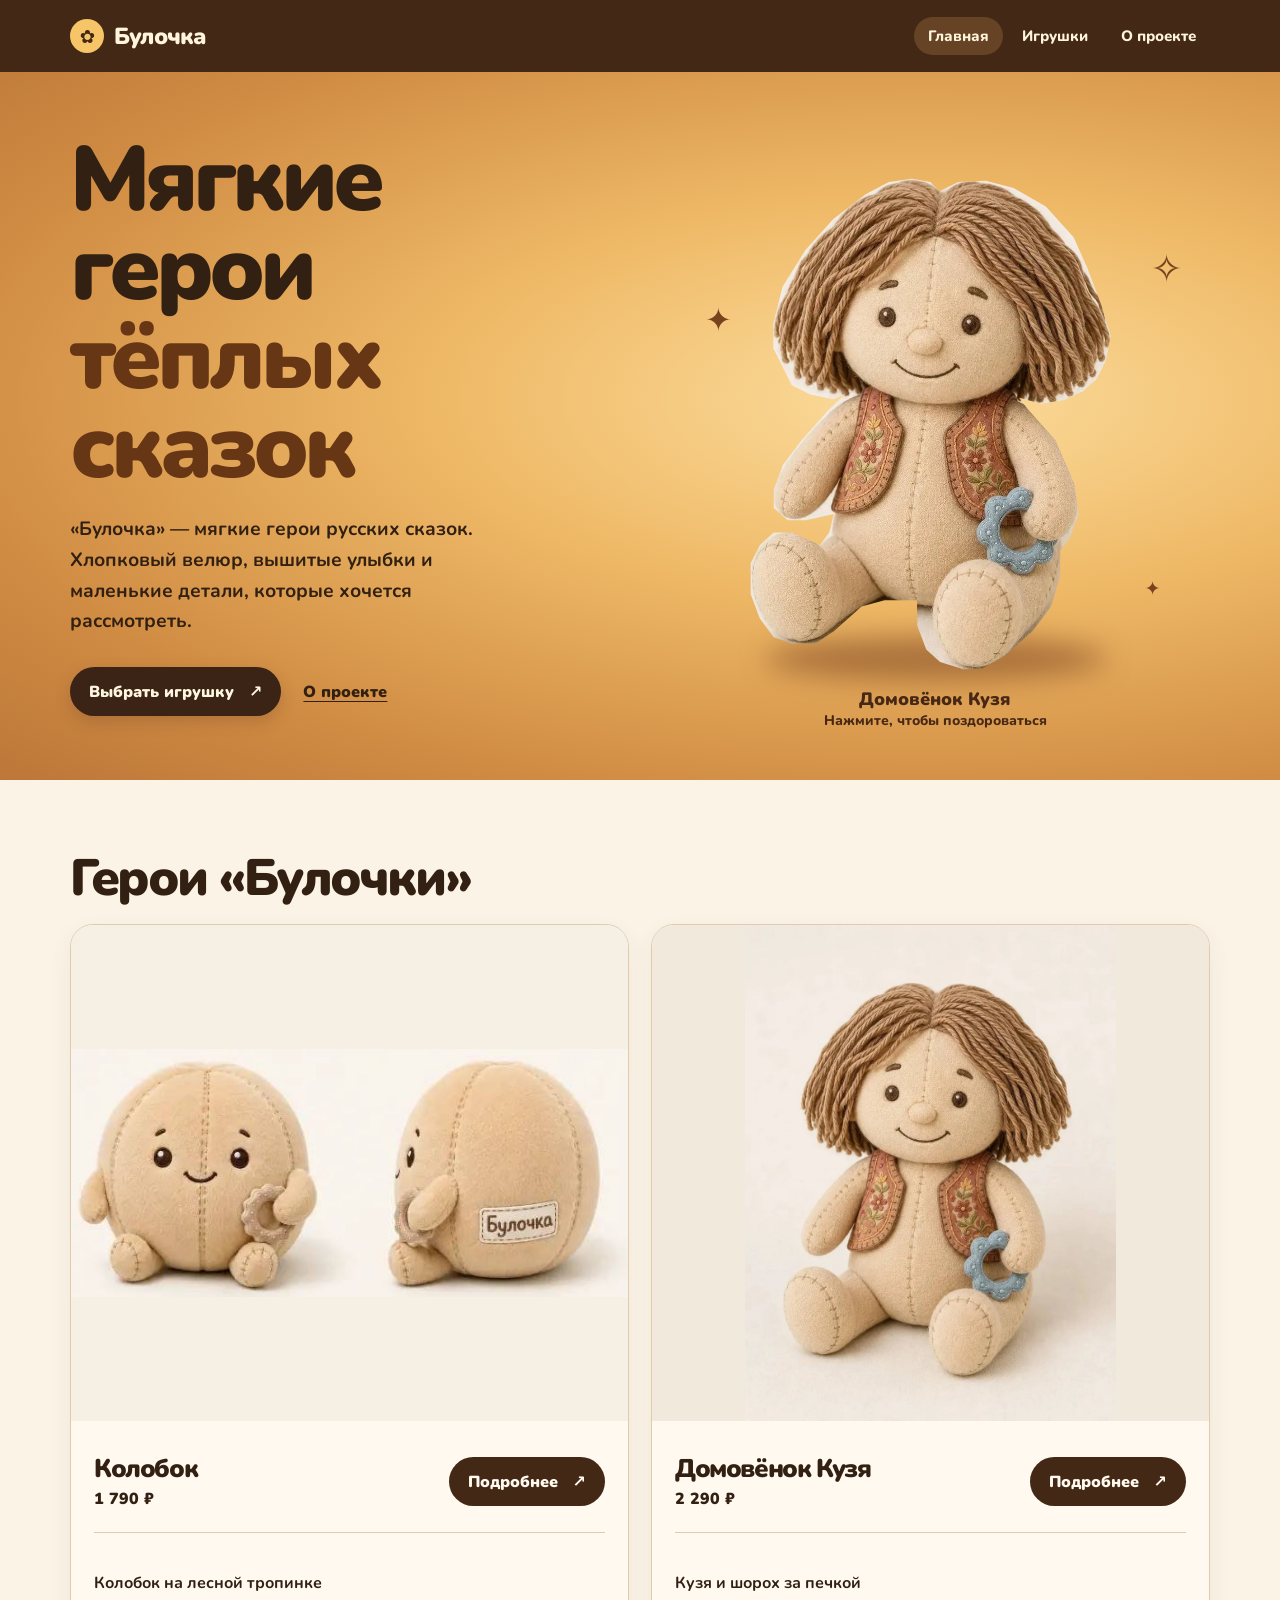
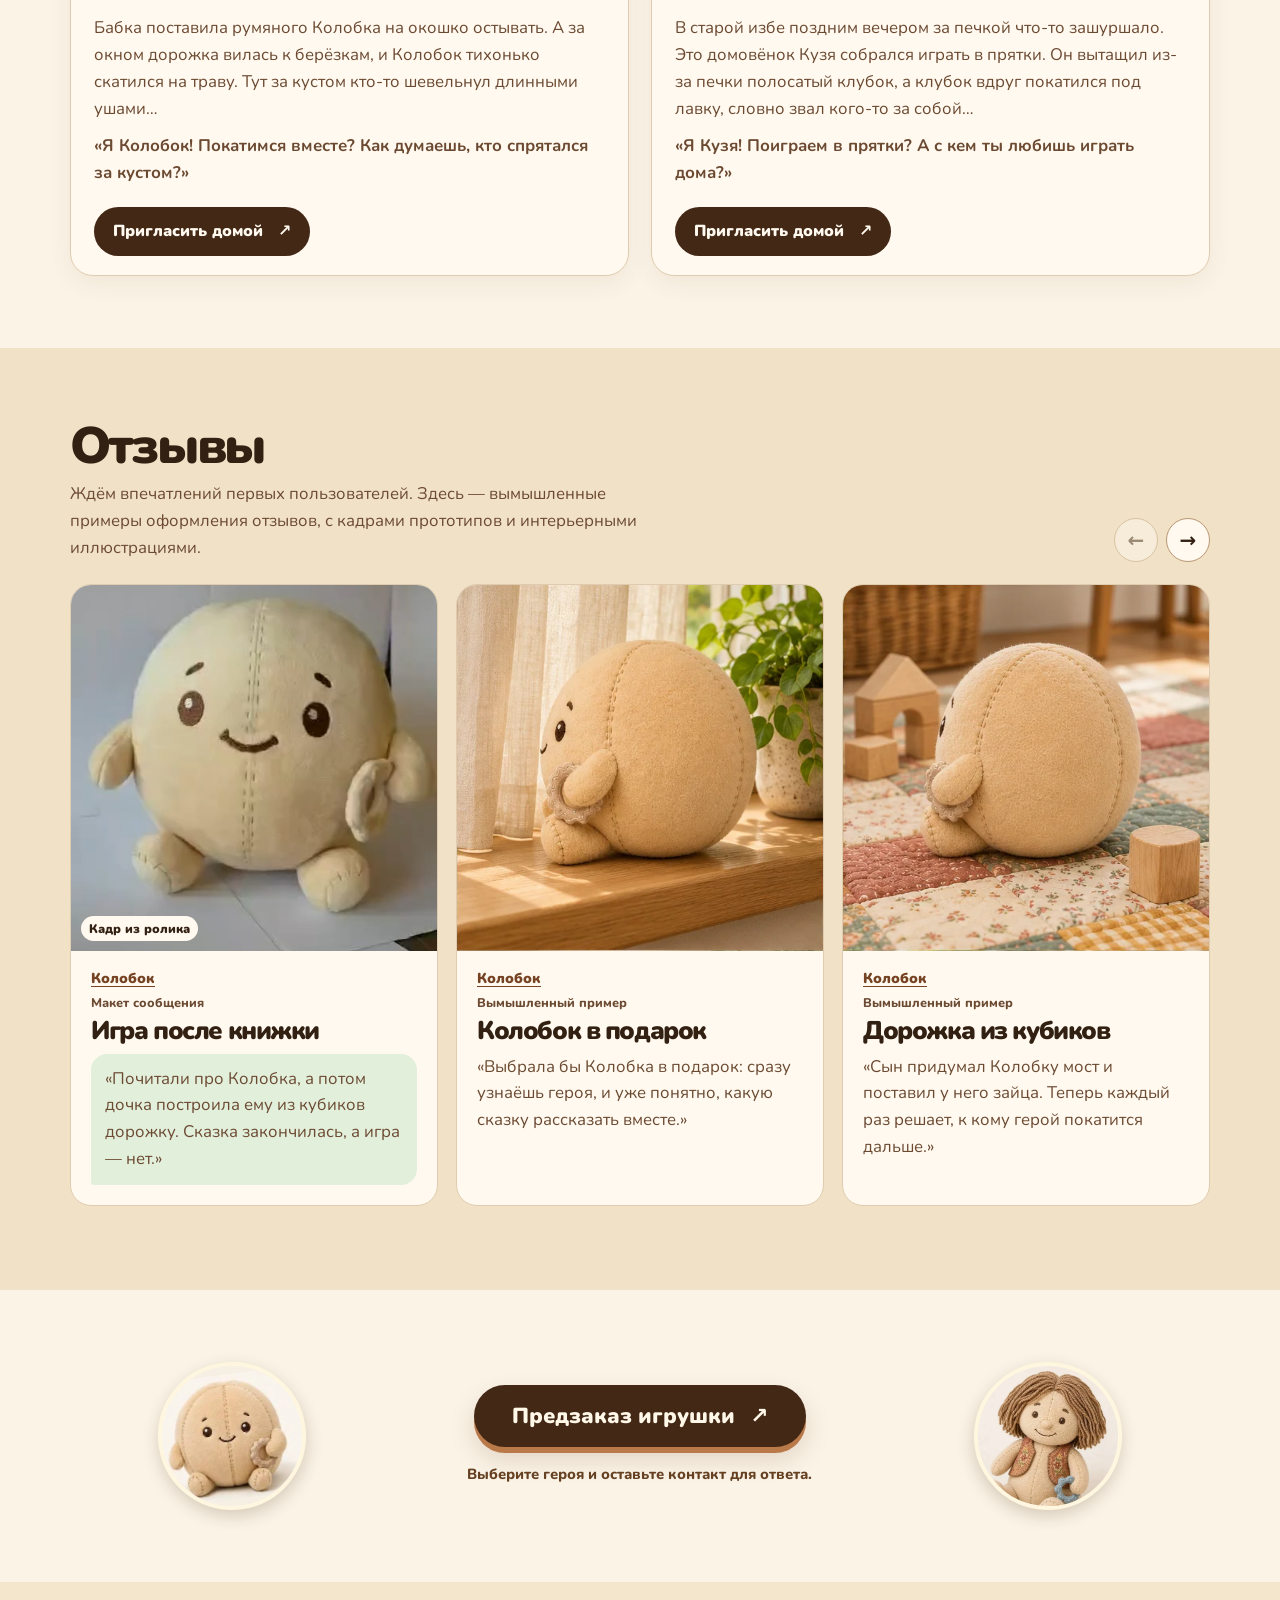
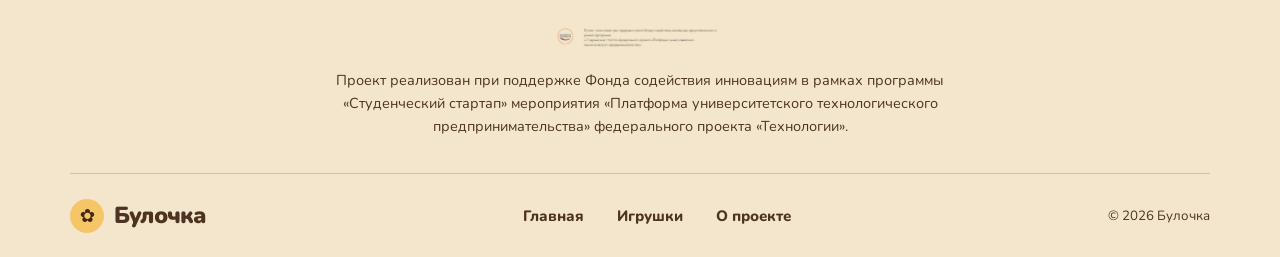
==== commit a0b7242b: "Remove preorder frame and enlarge the button and portraits" ====
--- a/index.html
+++ b/index.html
@@ -3,7 +3,7 @@
 <title>Булочка — мягкие герои тёплых сказок</title><meta name="description" content="Проект мягких текстильных игрушек по мотивам русских сказок.">
 <link rel="preconnect" href="https://fonts.googleapis.com"><link rel="preconnect" href="https://fonts.gstatic.com" crossorigin>
 <link href="https://fonts.googleapis.com/css2?family=Nunito:wght@400;600;700;800;900;1000&display=swap" rel="stylesheet">
-<link rel="stylesheet" href="./css/preorder-20261115.css"></head>
+<link rel="stylesheet" href="./css/preorder-20261115.css?v=2"></head>
 <body><a class="skip" href="#main">К содержанию</a><header class="site-header"><div class="wrap header-row">
 <a class="brand" href="index.html"><span class="brand-mark" aria-hidden="true">✿</span> Булочка</a>
 <nav aria-label="Основная навигация"><a href="index.html" aria-current="page">Главная</a><a href="toys.html">Игрушки</a><a href="about.html">О проекте</a></nav>
--- a/css/preorder-20261115.css
+++ b/css/preorder-20261115.css
@@ -229,27 +229,14 @@
   align-items: center;
   gap: clamp(6px, 2vw, 22px);
   padding: 24px clamp(12px, 4vw, 58px);
-  border: 1px solid #dfad64;
-  border-radius: 30px;
-  background: radial-gradient(ellipse at 50% 10%, #fff3d5, #f4d399 75%);
-  box-shadow: 0 12px 28px #74441418;
-}
-.preorder-panel::before {
-  content: "";
-  position: absolute;
-  inset: 8px;
-  border: 1px dashed #ac7548;
-  border-radius: 23px;
-  pointer-events: none;
-  z-index: -1;
 }
 .preorder-content { position: relative; text-align: center; }
 .preorder-button {
-  min-height: 56px;
-  padding-inline: clamp(16px, 3vw, 32px);
+  min-height: 62px;
+  padding-inline: clamp(21px, 3.5vw, 38px);
   background: #432816;
   color: #fff7e8;
-  font-size: clamp(1.05rem, 2vw, 1.28rem);
+  font-size: clamp(1.12rem, 2.1vw, 1.36rem);
   box-shadow: 0 6px 0 #ba7948, 0 12px 24px #7543232e;
   transition: transform .18s ease, background-color .18s ease, box-shadow .18s ease;
 }
@@ -257,7 +244,7 @@
 .preorder-button:active { transform: translateY(3px); box-shadow: 0 3px 0 #ba7948; }
 .preorder-content p { margin: 16px auto 0; color: #654021; font-size: .92rem; font-weight: 800; }
 .preorder-portrait {
-  width: min(100%, 126px);
+  width: min(100%, 148px);
   aspect-ratio: 1;
   justify-self: center;
   border-radius: 50%;
@@ -267,10 +254,9 @@
 .preorder-kolobok { background: #f5efe4 url("../img/toys/bulochka.jpg") left center / 200% auto no-repeat; transform: rotate(-8deg); }
 .preorder-kuzya { background: #f2e9dd url("../img/toys/domovenok.jpg") center 29% / 108% auto no-repeat; transform: rotate(8deg); }
 @media (max-width: 540px) {
-  .preorder-panel { grid-template-columns: 1fr 1fr; padding-block: 17px 22px; border-radius: 24px; }
-  .preorder-panel::before { border-radius: 17px; }
+  .preorder-panel { grid-template-columns: 1fr 1fr; padding-block: 17px 22px; }
   .preorder-content { grid-row: 2; grid-column: 1 / -1; padding-top: 6px; }
-  .preorder-portrait { width: 60px; border-width: 3px; }
+  .preorder-portrait { width: 72px; border-width: 3px; }
   .preorder-kolobok { justify-self: end; margin-right: 8px; }
   .preorder-kuzya { justify-self: start; margin-left: 8px; }
 }
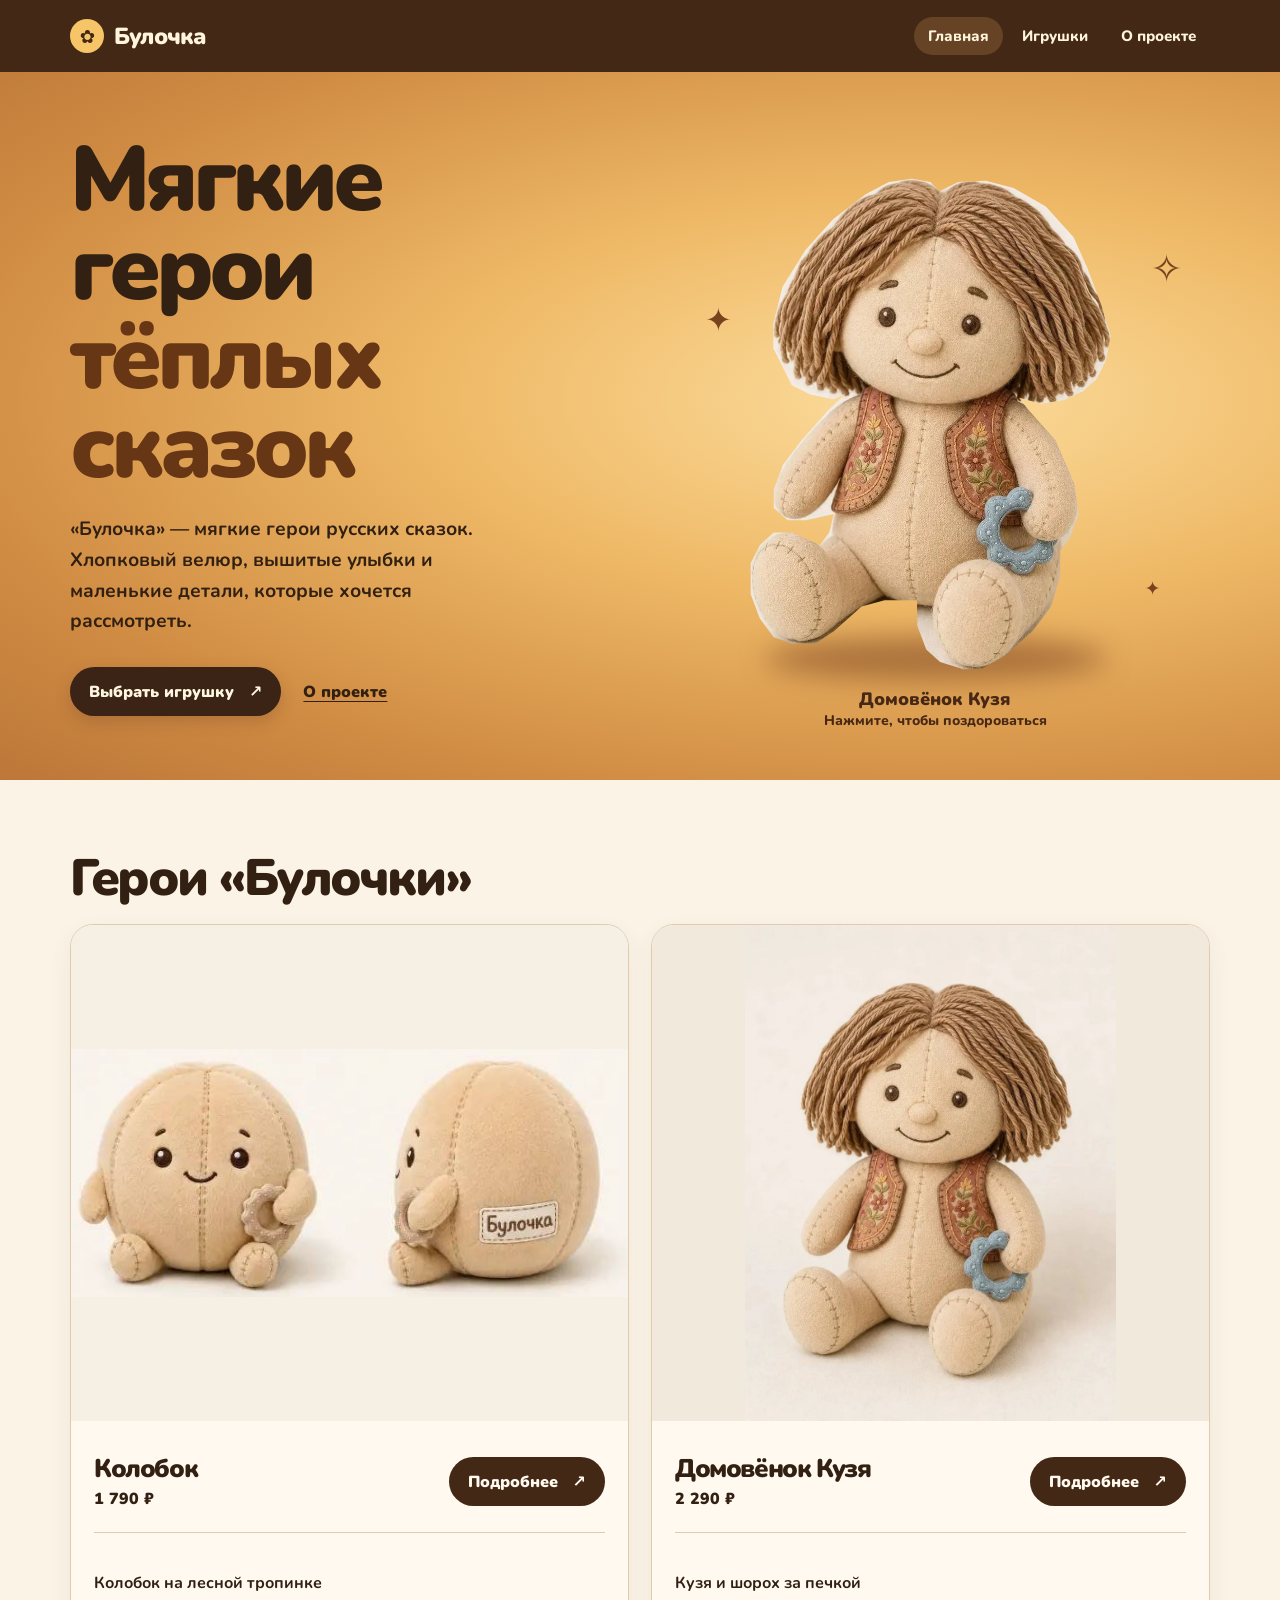
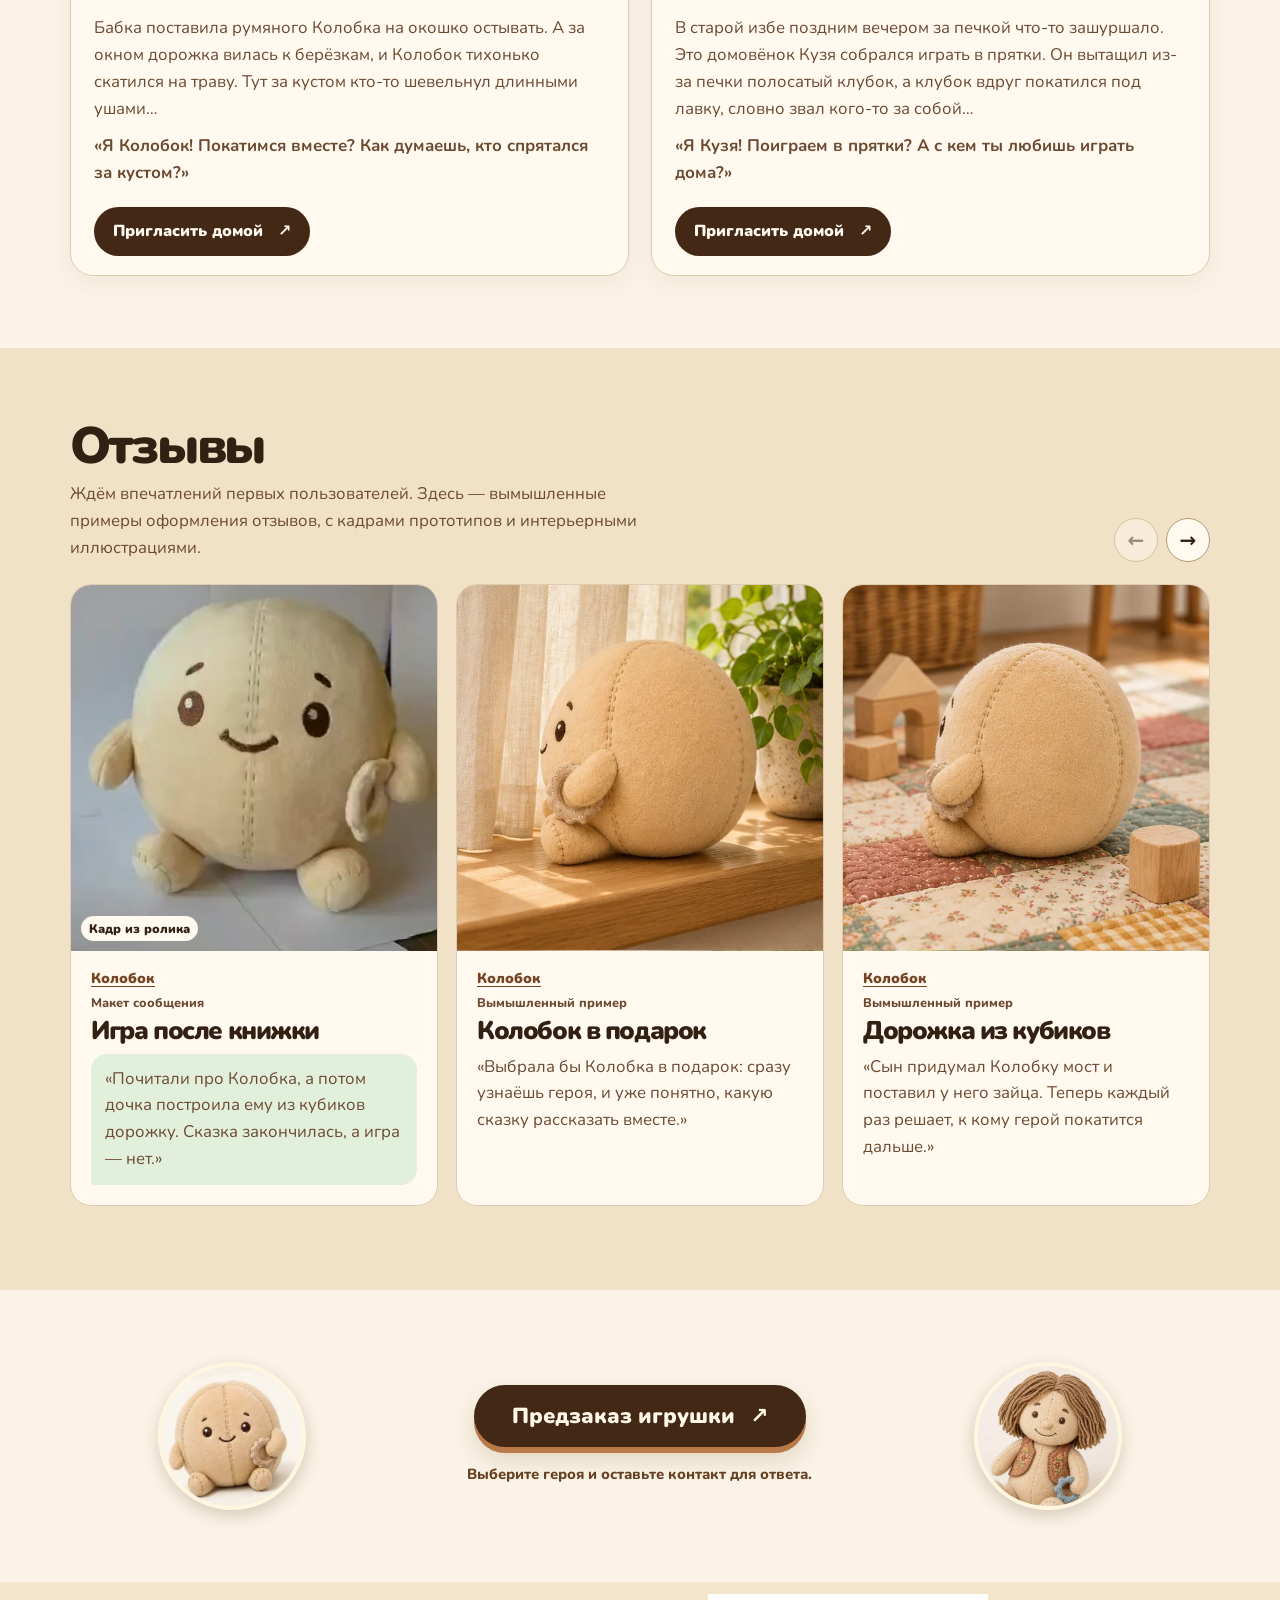
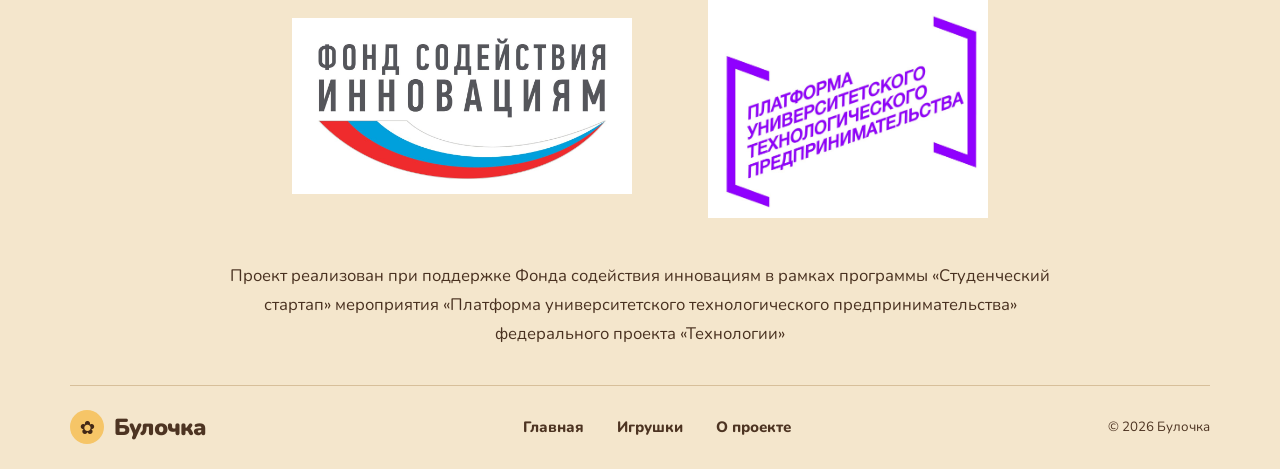
==== commit c335231c: "Make project support text and both partner logos readable in footer" ====
--- a/index.html
+++ b/index.html
@@ -3,7 +3,7 @@
 <title>Булочка — мягкие герои тёплых сказок</title><meta name="description" content="Проект мягких текстильных игрушек по мотивам русских сказок.">
 <link rel="preconnect" href="https://fonts.googleapis.com"><link rel="preconnect" href="https://fonts.gstatic.com" crossorigin>
 <link href="https://fonts.googleapis.com/css2?family=Nunito:wght@400;600;700;800;900;1000&display=swap" rel="stylesheet">
-<link rel="stylesheet" href="./css/preorder-20261115.css?v=2"></head>
+<link rel="stylesheet" href="./css/preorder-20261115.css?v=2"><link rel="stylesheet" href="./css/grant-support-20261123.css"></head>
 <body><a class="skip" href="#main">К содержанию</a><header class="site-header"><div class="wrap header-row">
 <a class="brand" href="index.html"><span class="brand-mark" aria-hidden="true">✿</span> Булочка</a>
 <nav aria-label="Основная навигация"><a href="index.html" aria-current="page">Главная</a><a href="toys.html">Игрушки</a><a href="about.html">О проекте</a></nav>
@@ -98,6 +98,12 @@
     <div class="preorder-portrait preorder-kuzya" aria-hidden="true"></div>
   </div>
 </section></main><footer class="footer"><div class="wrap">
-<div class="grant"><img src="[data-uri]" alt="Фонд содействия инновациям" width="174" loading="lazy"><p>Проект реализован при поддержке Фонда содействия инновациям в рамках программы «Студенческий стартап» мероприятия «Платформа университетского технологического предпринимательства» федерального проекта «Технологии».</p></div>
+<div class="grant grant-support" aria-label="Поддержка проекта">
+  <div class="grant-support-logos">
+    <img class="grant-support-fund" src="./img/support/fund.png" alt="Фонд содействия инновациям" width="1280" height="661" loading="lazy">
+    <img class="grant-support-platform" src="./img/support/platform.png" alt="Платформа университетского технологического предпринимательства" width="1280" height="1025" loading="lazy">
+  </div>
+  <p>Проект реализован при поддержке Фонда содействия инновациям в рамках программы «Студенческий стартап» мероприятия «Платформа университетского технологического предпринимательства» федерального проекта «Технологии»</p>
+</div>
 <div class="footer-bottom"><a class="brand" href="index.html"><span class="brand-mark" aria-hidden="true">✿</span> Булочка</a><nav aria-label="Навигация внизу"><a href="index.html">Главная</a><a href="toys.html">Игрушки</a><a href="about.html">О проекте</a></nav><small>© 2026 Булочка</small></div></div></footer><script src="./js/home-scenes-20261115.js" defer></script>
 </body></html>
--- a/css/grant-support-20261123.css
+++ b/css/grant-support-20261123.css
@@ -0,0 +1,7 @@
+.footer .grant-support{max-width:960px;margin:0 auto;padding:12px 0 36px;text-align:center}
+.footer .grant-support-logos{display:flex;align-items:center;justify-content:center;gap:clamp(32px,6vw,80px);margin:0 auto 28px;isolation:isolate}
+.footer .grant-support-logos img{display:block;height:auto;max-width:100%;object-fit:contain;mix-blend-mode:multiply;background:transparent;border:0;border-radius:0;padding:0}
+.footer .grant-support-logos .grant-support-fund{width:340px}
+.footer .grant-support-logos .grant-support-platform{width:280px}
+.footer .grant-support p{max-width:860px;margin:0 auto;color:#493120;font-size:clamp(16px,1.3vw,18px);line-height:1.75;text-align:center}
+@media(max-width:600px){.footer .grant-support{padding:8px 0 28px}.footer .grant-support-logos{flex-direction:column;gap:24px;margin-bottom:26px}.footer .grant-support-logos .grant-support-fund{width:min(100%,300px)}.footer .grant-support-logos .grant-support-platform{width:min(85%,235px)}}
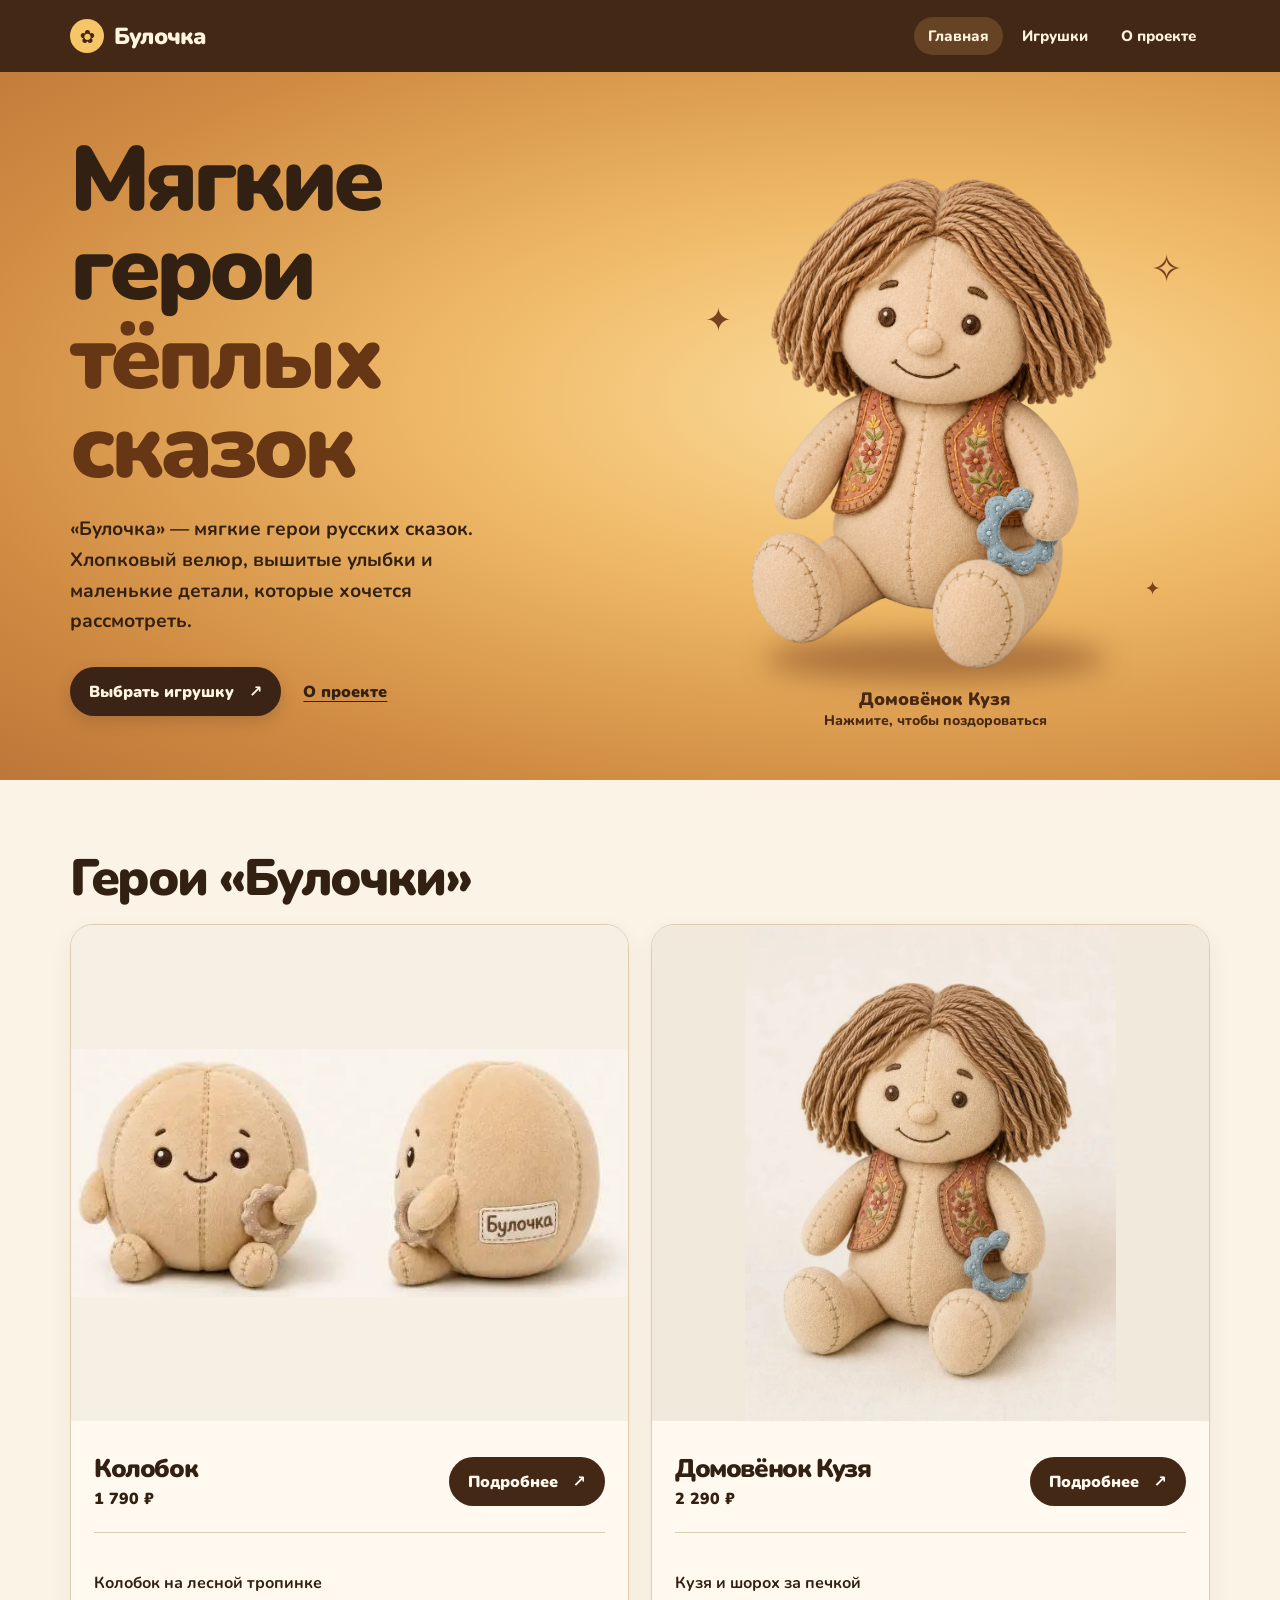
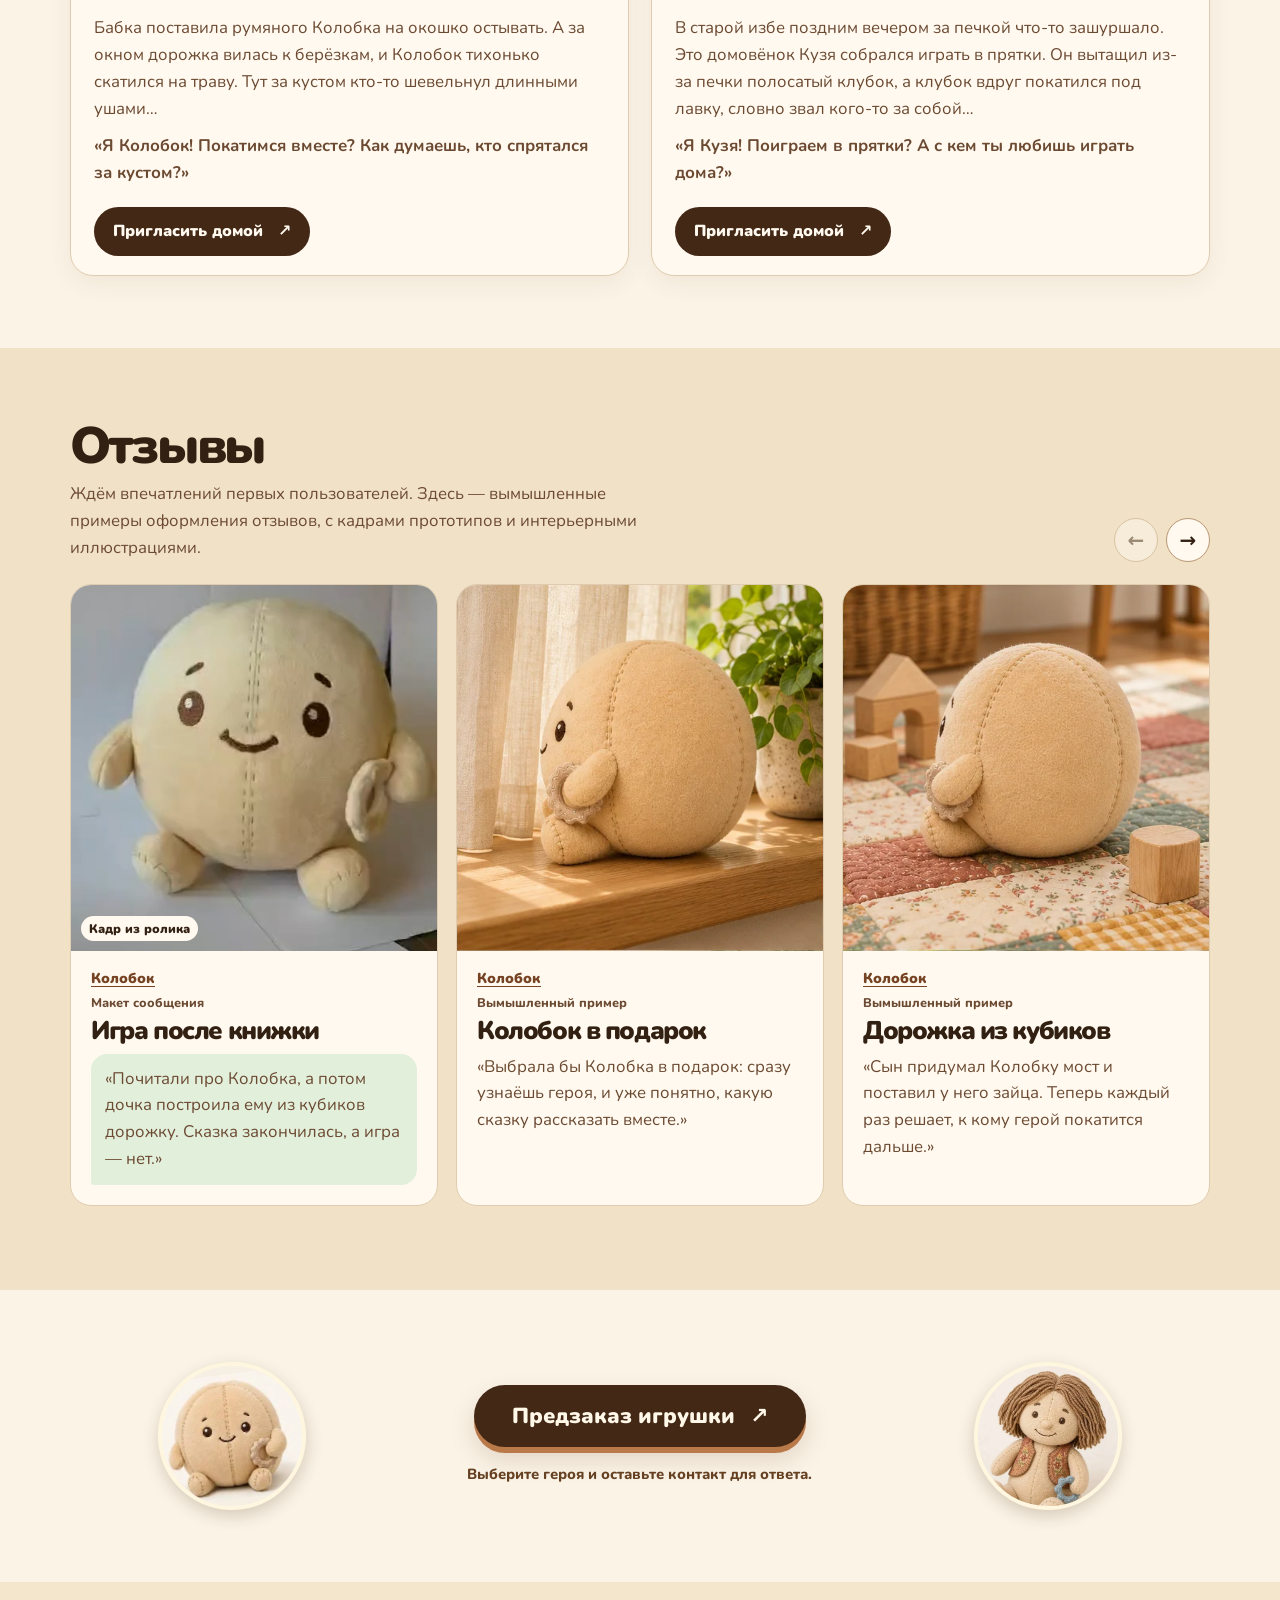
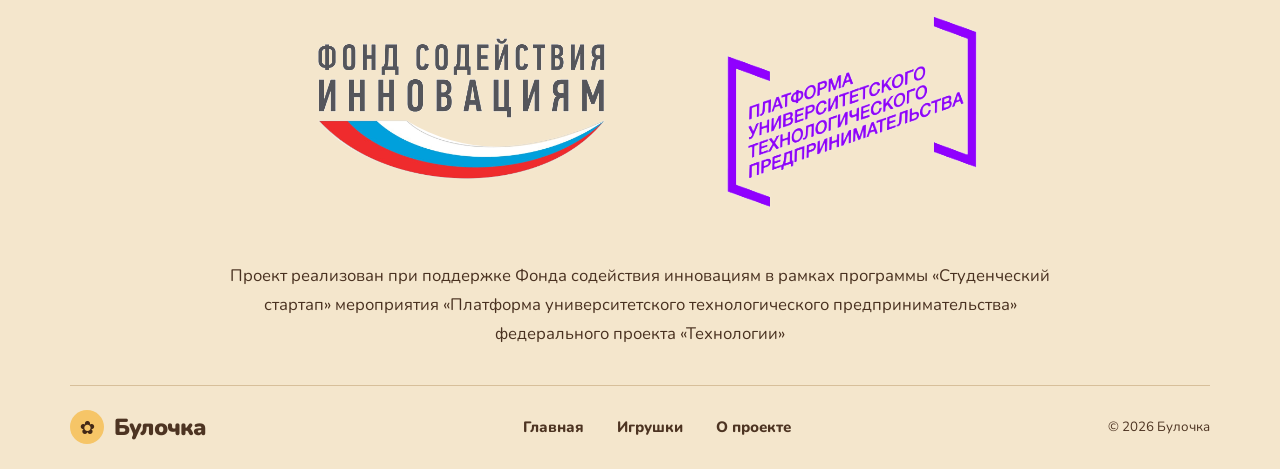
==== commit 71e80886: "Remove logo backgrounds and replace rough mascot polygon cutout with transparent image" ====
--- a/index.html
+++ b/index.html
@@ -3,7 +3,7 @@
 <title>Булочка — мягкие герои тёплых сказок</title><meta name="description" content="Проект мягких текстильных игрушек по мотивам русских сказок.">
 <link rel="preconnect" href="https://fonts.googleapis.com"><link rel="preconnect" href="https://fonts.gstatic.com" crossorigin>
 <link href="https://fonts.googleapis.com/css2?family=Nunito:wght@400;600;700;800;900;1000&display=swap" rel="stylesheet">
-<link rel="stylesheet" href="./css/preorder-20261115.css?v=2"><link rel="stylesheet" href="./css/grant-support-20261123.css"></head>
+<link rel="stylesheet" href="./css/preorder-20261115.css?v=2"><link rel="stylesheet" href="./css/grant-support-20261123.css?v=2"></head>
 <body><a class="skip" href="#main">К содержанию</a><header class="site-header"><div class="wrap header-row">
 <a class="brand" href="index.html"><span class="brand-mark" aria-hidden="true">✿</span> Булочка</a>
 <nav aria-label="Основная навигация"><a href="index.html" aria-current="page">Главная</a><a href="toys.html">Игрушки</a><a href="about.html">О проекте</a></nav>
@@ -17,7 +17,7 @@
     <span class="spark spark-a" aria-hidden="true">✦</span><span class="spark spark-b" aria-hidden="true">✧</span><span class="spark spark-c" aria-hidden="true">✦</span>
     <button class="mascot" type="button" data-mascot aria-label="Поздороваться с Кузей">
       <span class="mascot-shadow"></span>
-      <img class="mascot-fallback" src="img/toys/domovenok.jpg" alt="" width="900" height="1200" fetchpriority="high">
+      <img class="mascot-fallback" src="img/toys/kuzya-transparent-v2.png" alt="" width="900" height="1200" fetchpriority="high">
       <span class="mascot-body" aria-hidden="true"></span><span class="mascot-head" aria-hidden="true"></span>
     </button>
     <div class="mascot-caption"><strong>Домовёнок Кузя</strong><span>Нажмите, чтобы поздороваться</span></div>
@@ -100,8 +100,8 @@
 </section></main><footer class="footer"><div class="wrap">
 <div class="grant grant-support" aria-label="Поддержка проекта">
   <div class="grant-support-logos">
-    <img class="grant-support-fund" src="./img/support/fund.png" alt="Фонд содействия инновациям" width="1280" height="661" loading="lazy">
-    <img class="grant-support-platform" src="./img/support/platform.png" alt="Платформа университетского технологического предпринимательства" width="1280" height="1025" loading="lazy">
+    <img class="grant-support-fund" src="./img/support/fund-transparent-v2.svg" alt="Фонд содействия инновациям" width="1280" height="661" loading="lazy">
+    <img class="grant-support-platform" src="./img/support/platform-transparent-v2.svg" alt="Платформа университетского технологического предпринимательства" width="1280" height="1025" loading="lazy">
   </div>
   <p>Проект реализован при поддержке Фонда содействия инновациям в рамках программы «Студенческий стартап» мероприятия «Платформа университетского технологического предпринимательства» федерального проекта «Технологии»</p>
 </div>
--- a/css/grant-support-20261123.css
+++ b/css/grant-support-20261123.css
@@ -1,7 +1,14 @@
 .footer .grant-support{max-width:960px;margin:0 auto;padding:12px 0 36px;text-align:center}
-.footer .grant-support-logos{display:flex;align-items:center;justify-content:center;gap:clamp(32px,6vw,80px);margin:0 auto 28px;isolation:isolate}
-.footer .grant-support-logos img{display:block;height:auto;max-width:100%;object-fit:contain;mix-blend-mode:multiply;background:transparent;border:0;border-radius:0;padding:0}
+.footer .grant-support-logos{display:flex;align-items:center;justify-content:center;gap:clamp(32px,6vw,80px);margin:0 auto 28px}
+.footer .grant-support-logos img{display:block;height:auto;max-width:100%;object-fit:contain;mix-blend-mode:normal;background:transparent;border:0;border-radius:0;padding:0}
 .footer .grant-support-logos .grant-support-fund{width:340px}
 .footer .grant-support-logos .grant-support-platform{width:280px}
 .footer .grant-support p{max-width:860px;margin:0 auto;color:#493120;font-size:clamp(16px,1.3vw,18px);line-height:1.75;text-align:center}
 @media(max-width:600px){.footer .grant-support{padding:8px 0 28px}.footer .grant-support-logos{flex-direction:column;gap:24px;margin-bottom:26px}.footer .grant-support-logos .grant-support-fund{width:min(100%,300px)}.footer .grant-support-logos .grant-support-platform{width:min(85%,235px)}}
+
+.mascot-fallback{object-fit:contain;border-radius:0}
+@supports(clip-path:inset(0)){
+.mascot-body,.mascot-head{background-image:url("../img/toys/kuzya-transparent-v2.png");background-size:100% 100%;}
+.mascot-body{clip-path:inset(46% 0 0);mask-image:linear-gradient(to bottom,transparent 46%,#000 49%);}
+.mascot-head{clip-path:inset(0 0 50%);transform-origin:50% 46%;}
+}
